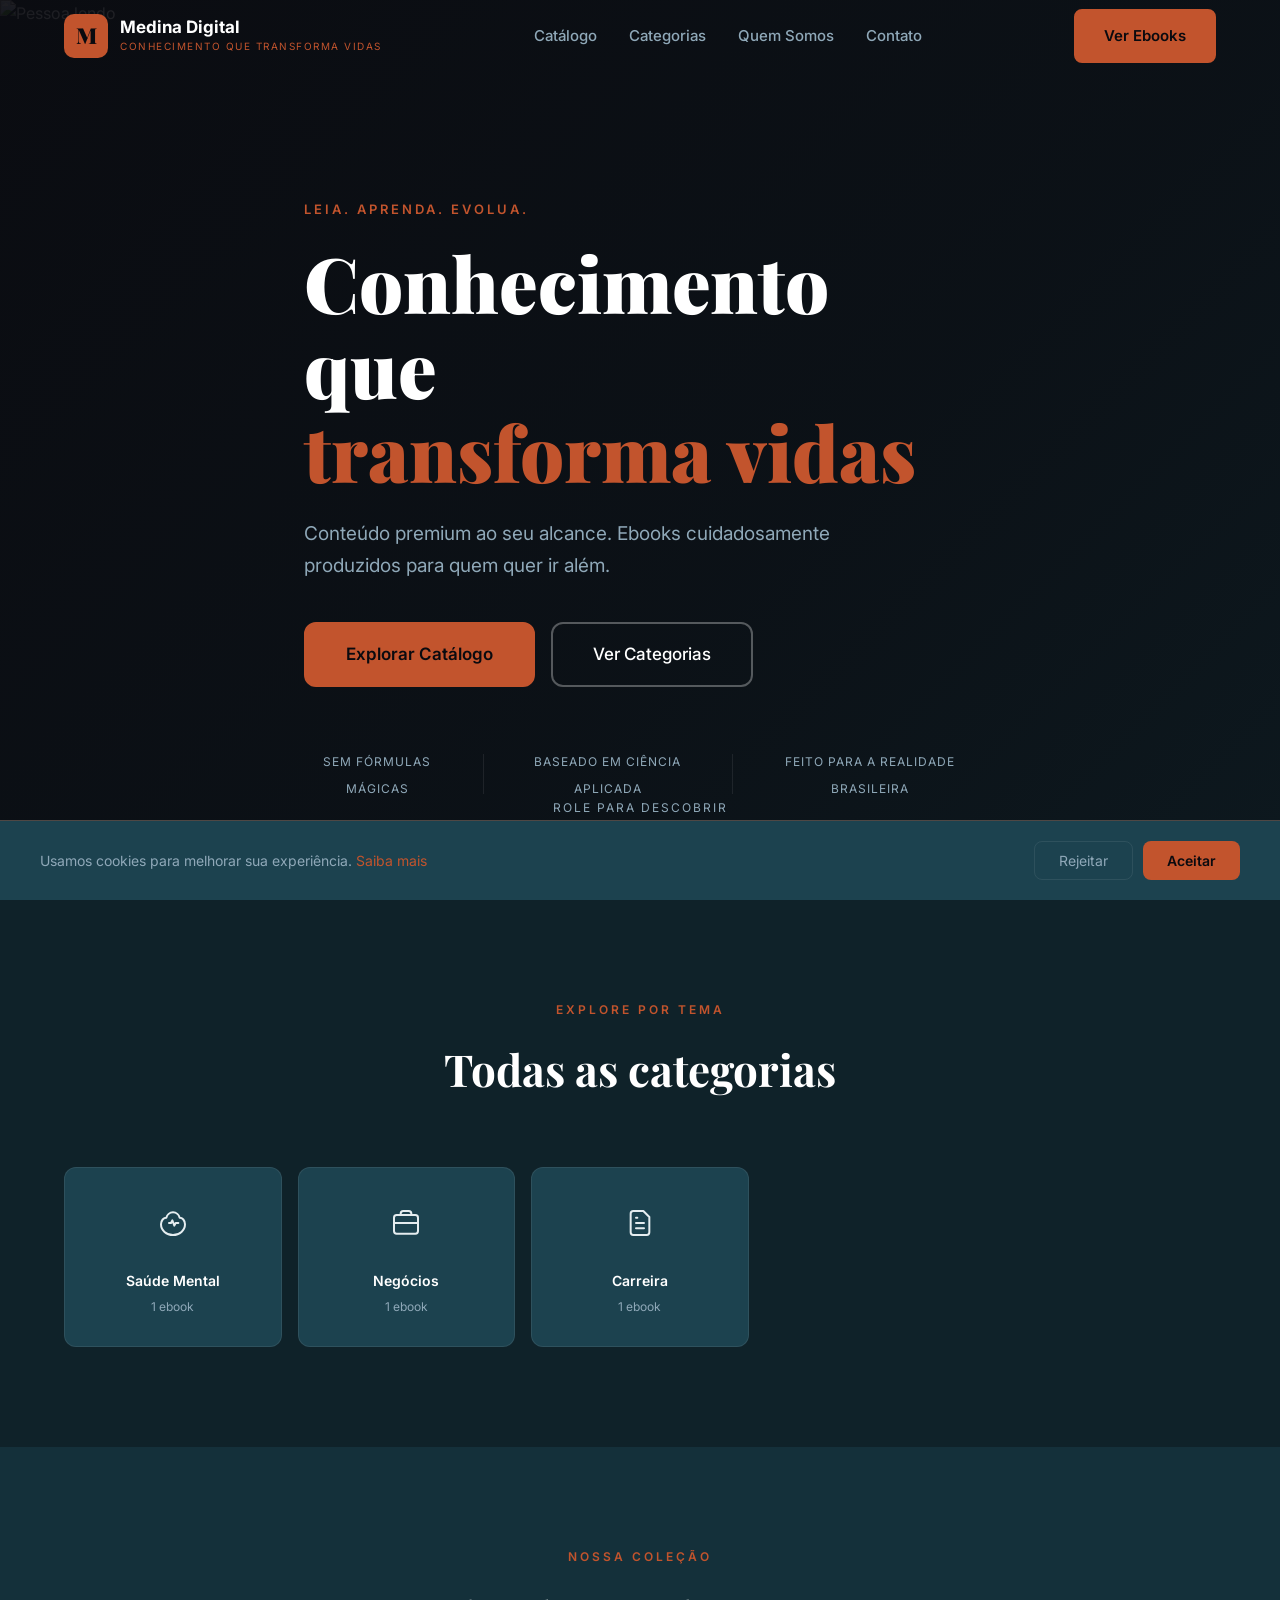
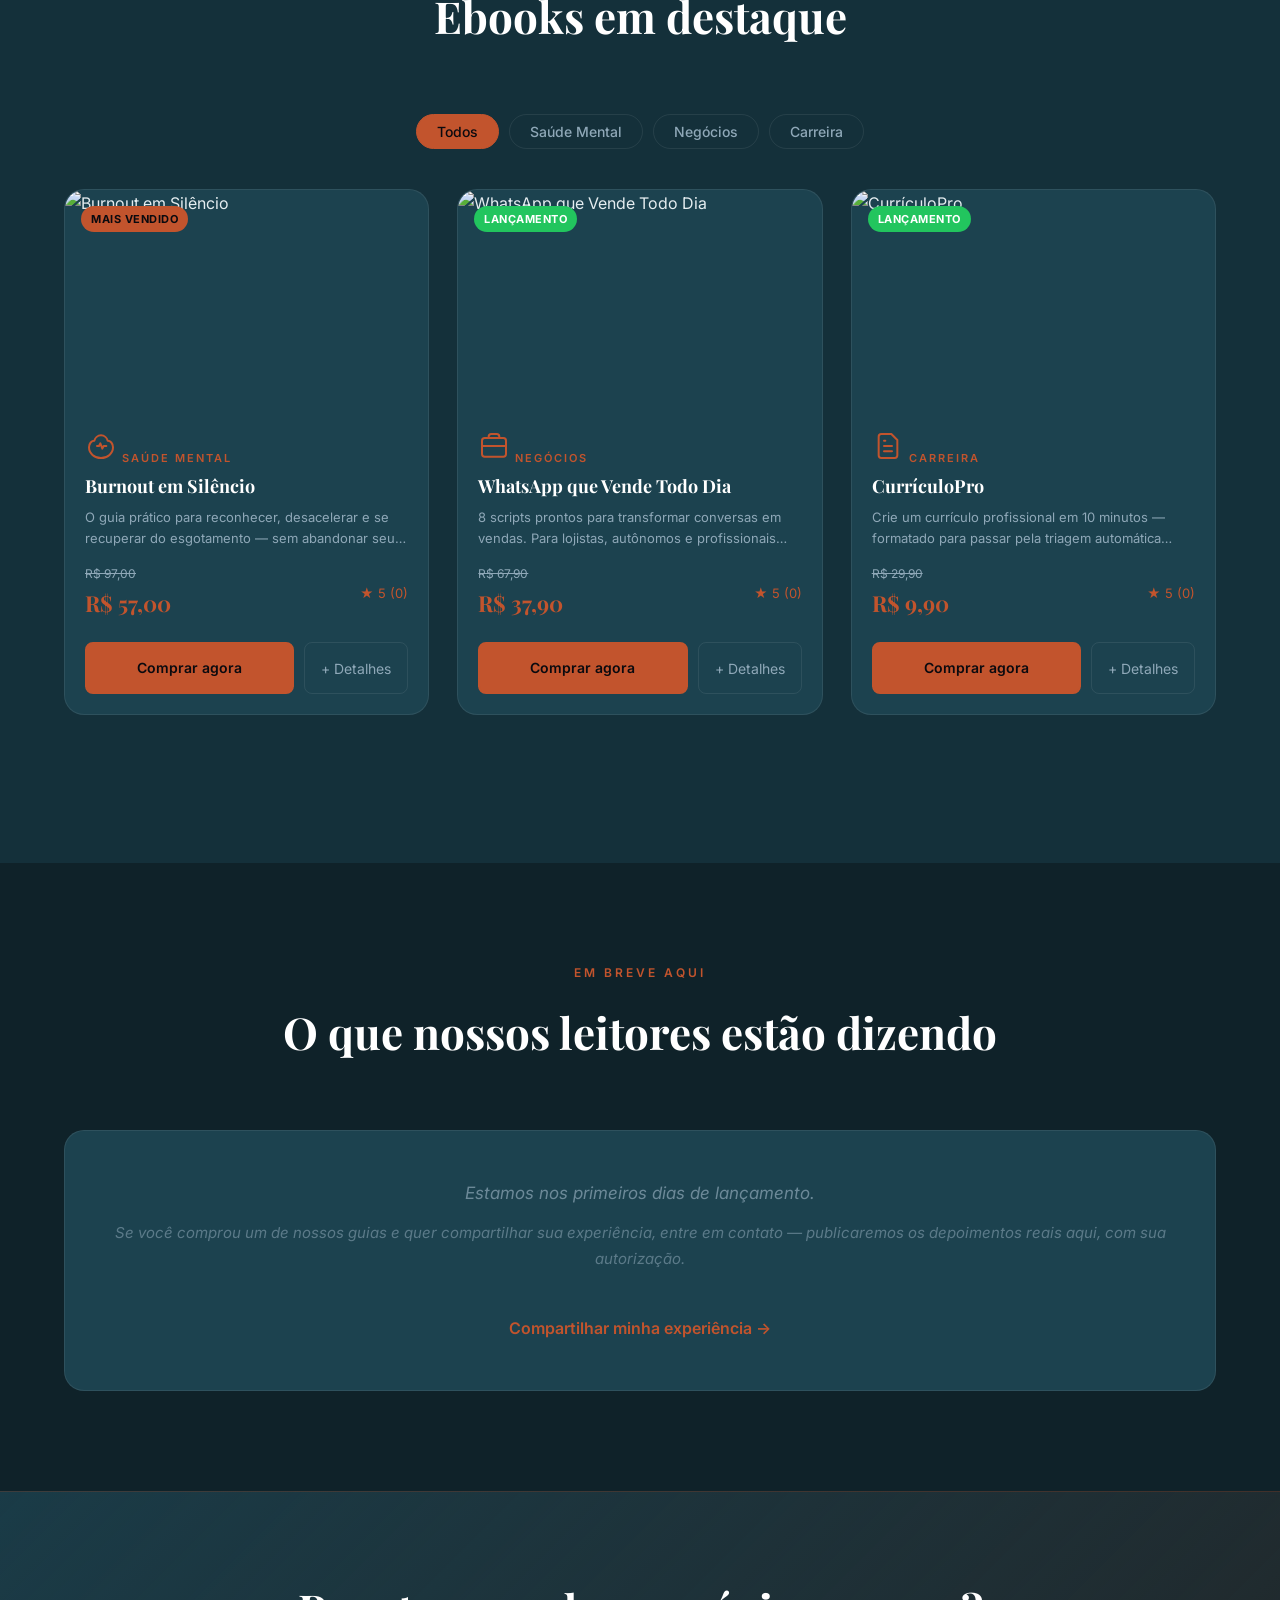
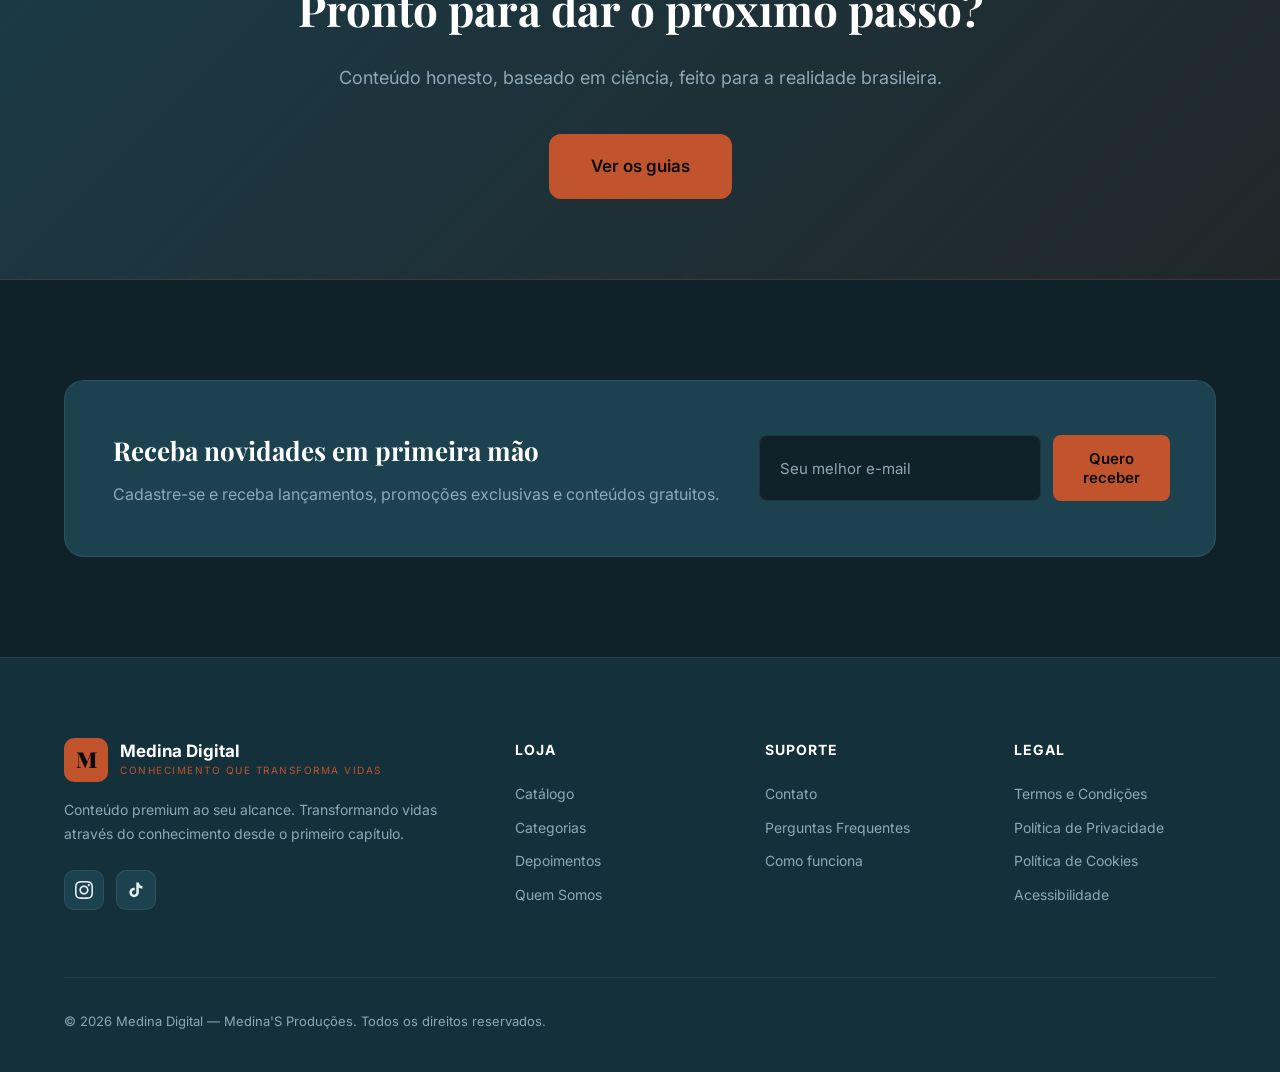
==== index.html @ 097760b6 "Update index.html" ====
<!DOCTYPE html>
<!-- build: force-refresh-cache -->
<html lang="pt-BR">
<head>
  <meta charset="UTF-8">
  <meta name="viewport" content="width=device-width, initial-scale=1.0">
  <title>Medina Digital — Conhecimento que transforma vidas</title>
  <meta name="description" content="Ebooks premium para quem quer evoluir. Conteúdo que transforma vidas. Leia. Aprenda. Evolua.">
  <meta name="keywords" content="ebooks, livros digitais, conhecimento, desenvolvimento pessoal, negócios, educação digital">
  <meta name="author" content="Medina Digital">
  <meta name="robots" content="index, follow">
  <link rel="icon" type="image/svg+xml" href="img/favicon.svg">
  <link rel="icon" type="image/png" href="img/favicon.png">
  <link rel="apple-touch-icon" href="img/apple-touch-icon.png">
  
  <!-- Open Graph / Redes Sociais -->
  <meta property="og:type" content="website">
  <meta property="og:url" content="https://medinadigital.com.br/">
  <meta property="og:title" content="Medina Digital — Conhecimento que transforma vidas">
  <meta property="og:description" content="Ebooks premium para quem quer evoluir. Conteúdo que transforma vidas.">
  <meta property="og:image" content="https://images.unsplash.com/photo-1512820790803-83ca734da794?w=1200&h=630&fit=crop">
  <meta property="og:locale" content="pt_BR">
  <meta property="og:site_name" content="Medina Digital">

  <!-- Twitter Card -->
  <meta name="twitter:card" content="summary_large_image">
  <meta name="twitter:title" content="Medina Digital — Conhecimento que transforma vidas">
  <meta name="twitter:description" content="Ebooks premium para quem quer evoluir.">
  <meta name="twitter:image" content="https://images.unsplash.com/photo-1512820790803-83ca734da794?w=1200&h=630&fit=crop">

  <!-- Schema.org -->
  <script type="application/ld+json">
  {
    "@context": "https://schema.org",
    "@type": "Store",
    "name": "Medina Digital",
    "description": "Guias digitais práticos, baseados em ciência aplicada, para autônomos e profissionais brasileiros",
    "url": "https://medinadigital.com.br",
    "logo": "https://medinadigital.com.br/logo.png",
    "sameAs": [
      "https://instagram.com/medinasproducoes81",
      "https://tiktok.com/@medinasproducoes"
    ]
  }
  </script>

  <!-- ============================================
       PIXELS — Cole seus IDs abaixo
  ============================================= -->

  <!-- META PIXEL — Substitua 'SEU_PIXEL_ID' pelo seu ID real -->
  <script>
    !function(f,b,e,v,n,t,s){if(f.fbq)return;n=f.fbq=function(){n.callMethod?
    n.callMethod.apply(n,arguments):n.queue.push(arguments)};if(!f._fbq)f._fbq=n;
    n.push=n;n.loaded=!0;n.version='2.0';n.queue=[];t=b.createElement(e);t.async=!0;
    t.src=v;s=b.getElementsByTagName(e)[0];s.parentNode.insertBefore(t,s)}(window,
    document,'script','https://connect.facebook.net/en_US/fbevents.js');
    var META_PIXEL_ID = 'SEU_PIXEL_ID'; // ← COLE SEU ID AQUI
    if(META_PIXEL_ID !== 'SEU_PIXEL_ID') { fbq('init', META_PIXEL_ID); fbq('track', 'PageView'); }
  </script>

  <!-- GOOGLE TAG MANAGER — Substitua 'GTM-XXXXXXX' pelo seu ID -->
  <script>
    var GTM_ID = 'GTM-XXXXXXX'; // ← COLE SEU ID AQUI
    if(GTM_ID !== 'GTM-XXXXXXX') {
      (function(w,d,s,l,i){w[l]=w[l]||[];w[l].push({'gtm.start':new Date().getTime(),event:'gtm.js'});
      var f=d.getElementsByTagName(s)[0],j=d.createElement(s),dl=l!='dataLayer'?'&l='+l:'';
      j.async=true;j.src='https://www.googletagmanager.com/gtm.js?id='+i+dl;
      f.parentNode.insertBefore(j,f);})(window,document,'script','dataLayer',GTM_ID);
    }
  </script>

  <!-- TIKTOK PIXEL — Substitua 'SEU_TIKTOK_ID' pelo seu ID -->
  <script>
    var TIKTOK_ID = 'D93M0A3C77UARCKAUFB0';
    if(TIKTOK_ID !== 'SEU_TIKTOK_ID') {
      !function (w, d, t) { w.TiktokAnalyticsObject=t;var ttq=w[t]=w[t]||[];
      ttq.methods=["page","track","identify","instances","debug","on","off","once","ready","alias","group","enableCookie","disableCookie"];
      ttq.setAndDefer=function(t,e){t[e]=function(){t.push([e].concat(Array.prototype.slice.call(arguments,0)))}};
      for(var i=0;i<ttq.methods.length;i++)ttq.setAndDefer(ttq,ttq.methods[i]);
      ttq.instance=function(t){for(var e=ttq._i[t]||[],n=0;n<ttq.methods.length;n++)ttq.setAndDefer(e,ttq.methods[n]);return e};
      ttq.load=function(e,n){var i="https://analytics.tiktok.com/i18n/pixel/events.js";ttq._i=ttq._i||{};ttq._i[e]=[];ttq._i[e]._u=i;ttq._t=ttq._t||{};ttq._t[e]=+new Date;ttq._o=ttq._o||{};ttq._o[e]=n||{};var o=document.createElement("script");o.type="text/javascript";o.async=!0;o.src=i+"?sdkid="+e+"&lib="+t;var a=document.getElementsByTagName("script")[0];a.parentNode.insertBefore(o,a)};
      ttq.load(TIKTOK_ID); ttq.page(); }(window, document, 'ttq');
    }
  </script>

  <link rel="stylesheet" href="css/style.css">
  <link rel="preconnect" href="https://fonts.googleapis.com">
  <link href="https://fonts.googleapis.com/css2?family=Playfair+Display:wght@700;900&family=Inter:wght@300;400;500;600&display=swap" rel="stylesheet">
</head>
<body>

<!-- Google Tag Manager (noscript) -->
<noscript><iframe src="https://www.googletagmanager.com/ns.html?id=GTM-XXXXXXX" height="0" width="0" style="display:none;visibility:hidden"></iframe></noscript>

<!-- COOKIE BANNER -->
<div class="cookie-banner" id="cookieBanner">
  <div class="cookie-content">
    <span>Usamos cookies para melhorar sua experiência. <a href="pages/cookies.html">Saiba mais</a></span>
    <div class="cookie-buttons">
      <button onclick="rejectCookies()" class="btn-cookie-reject">Rejeitar</button>
      <button onclick="acceptCookies()" class="btn-cookie-accept">Aceitar</button>
    </div>
  </div>
</div>

<!-- HEADER -->
<header class="header" id="header">
  <nav class="nav container">
    <a href="index.html" class="logo">
      <span class="logo-icon">M</span>
      <div>
        <span class="logo-name">Medina Digital</span>
        <span class="logo-tagline">Conhecimento que transforma vidas</span>
      </div>
    </a>
    <ul class="nav-links">
      <li><a href="#catalogo">Catálogo</a></li>
      <li><a href="#categorias">Categorias</a></li>
      <li><a href="pages/sobre.html">Quem Somos</a></li>
      <li><a href="pages/contato.html">Contato</a></li>
    </ul>
    <div class="nav-actions">
      <a href="#catalogo" class="btn-primary">Ver Ebooks</a>
      <button class="menu-toggle" onclick="toggleMenu()">☰</button>
    </div>
  </nav>
  <!-- Mobile Menu -->
  <div class="mobile-menu" id="mobileMenu">
    <a href="#catalogo">Catálogo</a>
    <a href="#categorias">Categorias</a>
    <a href="pages/sobre.html">Quem Somos</a>
    <a href="pages/contato.html">Contato</a>
  </div>
</header>

<!-- HERO -->
<section class="hero">
  <div class="hero-bg">
    <img src="https://images.unsplash.com/photo-1507003211169-0a1dd7228f2d?w=1600&h=900&fit=crop&q=80" alt="Pessoa lendo" class="hero-img">
    <div class="hero-overlay"></div>
  </div>
  <div class="hero-content container">
    <p class="hero-eyebrow">Leia. Aprenda. Evolua.</p>
    <h1 class="hero-title">Conhecimento que<br><span class="hero-accent">transforma vidas</span></h1>
    <p class="hero-subtitle">Conteúdo premium ao seu alcance. Ebooks cuidadosamente produzidos para quem quer ir além.</p>
    <div class="hero-actions">
      <a href="#catalogo" class="btn-primary btn-lg">Explorar Catálogo</a>
      <a href="#categorias" class="btn-ghost btn-lg">Ver Categorias</a>
    </div>
    <div class="hero-stats">
      <div class="stat"><span class="stat-label">Sem fórmulas mágicas</span></div>
      <div class="stat-divider"></div>
      <div class="stat"><span class="stat-label">Baseado em ciência aplicada</span></div>
      <div class="stat-divider"></div>
      <div class="stat"><span class="stat-label">Feito para a realidade brasileira</span></div>
    </div>
  </div>
  <div class="hero-scroll">
    <span>Role para descobrir</span>
    <div class="scroll-arrow">↓</div>
  </div>
</section>

<!-- CATEGORIAS -->
<section class="section" id="categorias">
  <div class="container">
    <div class="section-header">
      <p class="section-eyebrow">Explore por tema</p>
      <h2 class="section-title">Todas as categorias</h2>
    </div>
    <div class="categories-grid" id="categoriesGrid">
      <!-- Gerado pelo JS -->
    </div>
  </div>
</section>

<!-- CATÁLOGO / PRODUTOS -->
<section class="section section-dark" id="catalogo">
  <div class="container">
    <div class="section-header">
      <p class="section-eyebrow">Nossa coleção</p>
      <h2 class="section-title">Ebooks em destaque</h2>
    </div>

    <!-- Filtros -->
    <div class="filters" id="filters">
      <button class="filter-btn active" data-filter="all">Todos</button>
    </div>

    <!-- Grid de produtos -->
    <div class="products-grid" id="productsGrid">
      <!-- Gerado pelo JS -->
    </div>

    <div class="load-more-wrap">
      <button class="btn-outline" id="loadMoreBtn" onclick="loadMore()">Carregar mais ebooks</button>
    </div>
  </div>
</section>

<!-- DEPOIMENTOS -->
<section class="section" id="depoimentos">
  <div class="container">
    <div class="section-header">
      <p class="section-eyebrow">Em breve aqui</p>
      <h2 class="section-title">O que nossos leitores estão dizendo</h2>
    </div>
    <div class="testimonials-grid">
      <div class="testimonial-card" style="grid-column:1/-1;text-align:center;padding:48px 32px">
        <p style="font-size:17px;opacity:.7;margin-bottom:12px">Estamos nos primeiros dias de lançamento.</p>
        <p style="font-size:15px;opacity:.55">Se você comprou um de nossos guias e quer compartilhar sua experiência, entre em contato — publicaremos os depoimentos reais aqui, com sua autorização.</p>
        <a href="pages/contato.html" style="display:inline-block;margin-top:20px;color:var(--color-gold);font-weight:600">Compartilhar minha experiência →</a>
      </div>
    </div>
  </div>
</section>

<!-- CTA BANNER -->
<section class="cta-banner">
  <div class="container">
    <h2>Pronto para dar o próximo passo?</h2>
    <p>Conteúdo honesto, baseado em ciência, feito para a realidade brasileira.</p>
    <a href="#catalogo" class="btn-primary btn-lg">Ver os guias</a>
  </div>
</section>

<!-- NEWSLETTER -->
<section class="section newsletter-section">
  <div class="container">
    <div class="newsletter-box">
      <div class="newsletter-text">
        <h3>Receba novidades em primeira mão</h3>
        <p>Cadastre-se e receba lançamentos, promoções exclusivas e conteúdos gratuitos.</p>
      </div>
      <form class="newsletter-form" onsubmit="subscribeNewsletter(event)">
        <input type="email" placeholder="Seu melhor e-mail" required>
        <button type="submit" class="btn-primary">Quero receber</button>
      </form>
    </div>
  </div>
</section>

<!-- FOOTER -->
<footer class="footer">
  <div class="container">
    <div class="footer-grid">
      <div class="footer-brand">
        <div class="logo">
          <span class="logo-icon">M</span>
          <div>
            <span class="logo-name">Medina Digital</span>
            <span class="logo-tagline">Conhecimento que transforma vidas</span>
          </div>
        </div>
        <p>Conteúdo premium ao seu alcance. Transformando vidas através do conhecimento desde o primeiro capítulo.</p>
        <div class="social-links">
          <a href="https://instagram.com/medinasproducoes81" target="_blank" aria-label="Instagram">
            <svg width="18" height="18" fill="currentColor" viewBox="0 0 24 24"><path d="M12 2.163c3.204 0 3.584.012 4.85.07 3.252.148 4.771 1.691 4.919 4.919.058 1.265.069 1.645.069 4.849 0 3.205-.012 3.584-.069 4.849-.149 3.225-1.664 4.771-4.919 4.919-1.266.058-1.644.07-4.85.07-3.204 0-3.584-.012-4.849-.07-3.26-.149-4.771-1.699-4.919-4.92-.058-1.265-.07-1.644-.07-4.849 0-3.204.013-3.583.07-4.849.149-3.227 1.664-4.771 4.919-4.919 1.266-.057 1.645-.069 4.849-.069zm0-2.163c-3.259 0-3.667.014-4.947.072-4.358.2-6.78 2.618-6.98 6.98-.059 1.281-.073 1.689-.073 4.948 0 3.259.014 3.668.072 4.948.2 4.358 2.618 6.78 6.98 6.98 1.281.058 1.689.072 4.948.072 3.259 0 3.668-.014 4.948-.072 4.354-.2 6.782-2.618 6.979-6.98.059-1.28.073-1.689.073-4.948 0-3.259-.014-3.667-.072-4.947-.196-4.354-2.617-6.78-6.979-6.98-1.281-.059-1.69-.073-4.949-.073zm0 5.838c-3.403 0-6.162 2.759-6.162 6.162s2.759 6.163 6.162 6.163 6.162-2.759 6.162-6.163c0-3.403-2.759-6.162-6.162-6.162zm0 10.162c-2.209 0-4-1.79-4-4 0-2.209 1.791-4 4-4s4 1.791 4 4c0 2.21-1.791 4-4 4zm6.406-11.845c-.796 0-1.441.645-1.441 1.44s.645 1.44 1.441 1.44c.795 0 1.439-.645 1.439-1.44s-.644-1.44-1.439-1.44z"/></svg>
          </a>
          <a href="https://tiktok.com/@medinasproducoes81" target="_blank" aria-label="TikTok">
            <svg width="18" height="18" fill="currentColor" viewBox="0 0 24 24"><path d="M19.59 6.69a4.83 4.83 0 01-3.77-4.25V2h-3.45v13.67a2.89 2.89 0 01-2.88 2.5 2.89 2.89 0 01-2.89-2.89 2.89 2.89 0 012.89-2.89c.28 0 .54.04.79.1V9.01a6.33 6.33 0 00-.79-.05 6.34 6.34 0 00-6.34 6.34 6.34 6.34 0 006.34 6.34 6.34 6.34 0 006.33-6.34V8.69a8.18 8.18 0 004.78 1.52V6.76a4.85 4.85 0 01-1.01-.07z"/></svg>
          </a>
        </div>
      </div>
      <div class="footer-col">
        <h4>Loja</h4>
        <a href="#catalogo">Catálogo</a>
        <a href="#categorias">Categorias</a>
        <a href="#depoimentos">Depoimentos</a>
        <a href="pages/sobre.html">Quem Somos</a>
      </div>
      <div class="footer-col">
        <h4>Suporte</h4>
        <a href="pages/contato.html">Contato</a>
        <a href="pages/faq.html">Perguntas Frequentes</a>
        <a href="pages/como-funciona.html">Como funciona</a>
      </div>
      <div class="footer-col">
        <h4>Legal</h4>
        <a href="pages/termos.html">Termos e Condições</a>
        <a href="pages/privacidade.html">Política de Privacidade</a>
        <a href="pages/cookies.html">Política de Cookies</a>
        <a href="pages/acessibilidade.html">Acessibilidade</a>
      </div>
    </div>
    <div class="footer-bottom">
      <p>© 2026 Medina Digital — Medina'S Produções. Todos os direitos reservados.</p>
    </div>
  </div>
</footer>

<!-- popup removido: não integrado a sistema real de desconto -->

<script src="js/data.js"></script>
<script src="js/main.js"></script>
</body>
</html>
---- css/style.css ----
﻿/* =============================================
   MEDINA DIGITAL â€” CSS COMPLETO
   Para editar: procure os comentÃ¡rios /* EDITAR
   ============================================= */

/* Cores da marca Medina'S ProduÃ§Ãµes */
:root {
  --color-bg: #0F2229;
  --color-bg2: #14303A;
  --color-bg3: #1A3B47;
  --color-surface: #1C424F;
  --color-border: rgba(255,255,255,0.08);
  --color-gold: #C2542D;
  --color-gold-light: #D97347;
  --color-white: #ffffff;
  --color-text: #E5EDF0;
  --color-text-muted: #8FA8B8;
  --color-primary: #C2542D;
  --color-primary-hover: #D97347;
  --color-danger: #ef4444;
  --color-success: #22c55e;
  --font-display: 'Playfair Display', Georgia, serif;
  --font-body: 'Inter', system-ui, sans-serif;
  --radius: 12px;
  --radius-sm: 8px;
  --radius-lg: 20px;
  --transition: 0.3s ease;
  --shadow: 0 4px 24px rgba(0,0,0,0.4);
  --shadow-lg: 0 8px 48px rgba(0,0,0,0.6);
  --max-width: 1200px;
}

*, *::before, *::after { box-sizing: border-box; margin: 0; padding: 0; }

html { scroll-behavior: smooth; }

body {
  background: var(--color-bg);
  color: var(--color-text);
  font-family: var(--font-body);
  font-size: 16px;
  line-height: 1.7;
  overflow-x: hidden;
}

img { max-width: 100%; display: block; }
a { text-decoration: none; color: inherit; transition: var(--transition); }
button { cursor: pointer; font-family: var(--font-body); border: none; background: none; }
input, textarea, select { font-family: var(--font-body); }

.container {
  max-width: var(--max-width);
  margin: 0 auto;
  padding: 0 24px;
}

/* =============================================
   BOTÃ•ES
   ============================================= */
.btn-primary {
  background: var(--color-gold);
  color: #0a0a0f;
  padding: 12px 28px;
  border-radius: var(--radius-sm);
  font-weight: 600;
  font-size: 15px;
  display: inline-block;
  transition: var(--transition);
  border: 2px solid var(--color-gold);
}
.btn-primary:hover { background: var(--color-gold-light); border-color: var(--color-gold-light); transform: translateY(-2px); }
.btn-primary.btn-lg { padding: 16px 40px; font-size: 17px; border-radius: var(--radius); }

.btn-ghost {
  background: transparent;
  color: var(--color-white);
  padding: 12px 28px;
  border-radius: var(--radius-sm);
  font-weight: 500;
  border: 2px solid rgba(255,255,255,0.3);
  display: inline-block;
  transition: var(--transition);
}
.btn-ghost:hover { border-color: var(--color-gold); color: var(--color-gold); }
.btn-ghost.btn-lg { padding: 16px 40px; font-size: 17px; border-radius: var(--radius); }

.btn-outline {
  background: transparent;
  color: var(--color-gold);
  padding: 14px 40px;
  border-radius: var(--radius);
  font-weight: 600;
  border: 2px solid var(--color-gold);
  transition: var(--transition);
}
.btn-outline:hover { background: var(--color-gold); color: #0a0a0f; }

/* =============================================
   HEADER / NAV
   ============================================= */
.header {
  position: fixed;
  top: 0; left: 0; right: 0;
  z-index: 1000;
  background: transparent;
  transition: background var(--transition), box-shadow var(--transition);
  padding: 0;
}
.header.scrolled {
  background: rgba(10,10,15,0.96);
  backdrop-filter: blur(12px);
  box-shadow: 0 2px 24px rgba(0,0,0,0.5);
}
.nav {
  display: flex;
  align-items: center;
  justify-content: space-between;
  height: 72px;
  gap: 32px;
}
.logo {
  display: flex;
  align-items: center;
  gap: 12px;
  flex-shrink: 0;
}
.logo-icon {
  width: 44px; height: 44px;
  background: var(--color-gold);
  color: #0a0a0f;
  border-radius: 10px;
  display: flex; align-items: center; justify-content: center;
  font-family: var(--font-display);
  font-size: 22px;
  font-weight: 900;
}
.logo-name { display: block; font-weight: 700; font-size: 17px; color: var(--color-white); line-height: 1.2; }
.logo-tagline { display: block; font-size: 10px; color: var(--color-gold); letter-spacing: 1.5px; text-transform: uppercase; }

.nav-links {
  display: flex;
  list-style: none;
  gap: 32px;
}
.nav-links a {
  font-size: 15px;
  color: var(--color-text-muted);
  font-weight: 500;
}
.nav-links a:hover { color: var(--color-white); }

.nav-actions { display: flex; align-items: center; gap: 16px; }
.menu-toggle { display: none; color: white; font-size: 22px; background: none; }

.mobile-menu {
  display: none;
  flex-direction: column;
  background: rgba(10,10,15,0.98);
  padding: 24px;
  gap: 16px;
  border-top: 1px solid var(--color-border);
}
.mobile-menu.open { display: flex; }
.mobile-menu a { font-size: 18px; color: var(--color-text); padding: 8px 0; border-bottom: 1px solid var(--color-border); }

/* =============================================
   HERO
   ============================================= */
.hero {
  position: relative;
  min-height: 100vh;
  display: flex;
  align-items: center;
  overflow: hidden;
}
.hero-bg {
  position: absolute;
  inset: 0;
}
.hero-img {
  width: 100%; height: 100%;
  object-fit: cover;
  object-position: center top;
}
.hero-overlay {
  position: absolute;
  inset: 0;
  background: linear-gradient(135deg, rgba(10,10,15,0.92) 0%, rgba(10,10,15,0.7) 60%, rgba(10,10,15,0.4) 100%);
}
.hero-content {
  position: relative;
  z-index: 2;
  padding-top: 100px;
  max-width: 720px;
}
.hero-eyebrow {
  font-size: 13px;
  letter-spacing: 3px;
  text-transform: uppercase;
  color: var(--color-gold);
  font-weight: 600;
  margin-bottom: 20px;
}
.hero-title {
  font-family: var(--font-display);
  font-size: clamp(42px, 6vw, 78px);
  font-weight: 900;
  line-height: 1.1;
  color: var(--color-white);
  margin-bottom: 24px;
}
.hero-accent { color: var(--color-gold); }
.hero-subtitle {
  font-size: 19px;
  color: var(--color-text-muted);
  margin-bottom: 40px;
  max-width: 560px;
  line-height: 1.7;
}
.hero-actions { display: flex; gap: 16px; flex-wrap: wrap; margin-bottom: 60px; }

.hero-stats { display: flex; align-items: center; gap: 32px; }
.stat { text-align: center; }
.stat-num { display: block; font-family: var(--font-display); font-size: 32px; font-weight: 700; color: var(--color-gold); }
.stat-label { font-size: 12px; color: var(--color-text-muted); text-transform: uppercase; letter-spacing: 1px; }
.stat-divider { width: 1px; height: 40px; background: var(--color-border); }

.hero-scroll {
  position: absolute;
  bottom: 40px;
  left: 50%;
  transform: translateX(-50%);
  text-align: center;
  color: var(--color-text-muted);
  font-size: 12px;
  letter-spacing: 2px;
  text-transform: uppercase;
  z-index: 2;
}
.scroll-arrow { font-size: 20px; margin-top: 8px; animation: bounce 2s infinite; }
@keyframes bounce { 0%,100%{transform:translateY(0)} 50%{transform:translateY(8px)} }

/* =============================================
   SEÃ‡Ã•ES
   ============================================= */
.section { padding: 100px 0; }
.section-dark { background: var(--color-bg2); }

.section-header { text-align: center; margin-bottom: 60px; }
.section-eyebrow {
  font-size: 12px;
  letter-spacing: 3px;
  text-transform: uppercase;
  color: var(--color-gold);
  font-weight: 600;
  margin-bottom: 12px;
}
.section-title {
  font-family: var(--font-display);
  font-size: clamp(28px, 4vw, 44px);
  font-weight: 700;
  color: var(--color-white);
}

/* =============================================
   CATEGORIAS
   ============================================= */
.categories-grid {
  display: grid;
  grid-template-columns: repeat(auto-fill, minmax(180px, 1fr));
  gap: 16px;
}
.category-card {
  background: var(--color-surface);
  border: 1px solid var(--color-border);
  border-radius: var(--radius);
  padding: 28px 20px;
  text-align: center;
  cursor: pointer;
  transition: var(--transition);
}
.category-card:hover { border-color: var(--color-gold); transform: translateY(-4px); background: var(--color-bg3); }
.category-card.active { border-color: var(--color-gold); background: rgba(194,84,45,0.1); }
.category-icon { font-size: 36px; margin-bottom: 12px; }
.category-name { font-weight: 600; color: var(--color-white); font-size: 14px; }
.category-count { font-size: 12px; color: var(--color-text-muted); margin-top: 4px; }

/* =============================================
   FILTROS
   ============================================= */
.filters {
  display: flex;
  gap: 10px;
  flex-wrap: wrap;
  margin-bottom: 40px;
  justify-content: center;
}
.filter-btn {
  padding: 8px 20px;
  border-radius: 100px;
  font-size: 14px;
  font-weight: 500;
  color: var(--color-text-muted);
  border: 1px solid var(--color-border);
  background: transparent;
  transition: var(--transition);
}
.filter-btn:hover, .filter-btn.active {
  background: var(--color-gold);
  color: #0a0a0f;
  border-color: var(--color-gold);
}

/* =============================================
   PRODUTOS
   ============================================= */
.products-grid {
  display: grid;
  grid-template-columns: repeat(auto-fill, minmax(280px, 1fr));
  gap: 28px;
  margin-bottom: 48px;
}
.product-card {
  background: var(--color-surface);
  border: 1px solid var(--color-border);
  border-radius: var(--radius-lg);
  overflow: hidden;
  transition: var(--transition);
  position: relative;
}
.product-card:hover { transform: translateY(-6px); box-shadow: var(--shadow-lg); border-color: rgba(194,84,45,0.3); }

.product-badge {
  position: absolute;
  top: 16px; left: 16px;
  background: var(--color-gold);
  color: #0a0a0f;
  font-size: 11px;
  font-weight: 700;
  padding: 4px 10px;
  border-radius: 100px;
  text-transform: uppercase;
  letter-spacing: 0.5px;
  z-index: 2;
}
.product-badge.badge-new { background: var(--color-success); color: white; }
.product-badge.badge-sale { background: var(--color-danger); color: white; }

.product-cover {
  position: relative;
  height: 220px;
  overflow: hidden;
}
.product-cover img { width: 100%; height: 100%; object-fit: cover; transition: transform 0.5s ease; }
.product-card:hover .product-cover img { transform: scale(1.05); }

/* Ebook 3D mockup para quando nÃ£o hÃ¡ imagem */
.ebook-mockup {
  width: 100%; height: 220px;
  display: flex;
  align-items: center;
  justify-content: center;
  font-size: 80px;
}

.product-info { padding: 20px; }
.product-category {
  font-size: 11px;
  text-transform: uppercase;
  letter-spacing: 2px;
  color: var(--color-gold);
  font-weight: 600;
  margin-bottom: 8px;
}
.product-title {
  font-family: var(--font-display);
  font-size: 18px;
  font-weight: 700;
  color: var(--color-white);
  margin-bottom: 8px;
  line-height: 1.3;
}
.product-desc {
  font-size: 13px;
  color: var(--color-text-muted);
  margin-bottom: 16px;
  line-height: 1.6;
  display: -webkit-box;
  -webkit-line-clamp: 2;
  -webkit-box-orient: vertical;
  overflow: hidden;
}
.product-meta { display: flex; align-items: center; justify-content: space-between; }
.product-price { display: flex; flex-direction: column; }
.price-original { font-size: 12px; color: var(--color-text-muted); text-decoration: line-through; }
.price-current { font-size: 22px; font-weight: 700; color: var(--color-gold); font-family: var(--font-display); }
.product-rating { display: flex; align-items: center; gap: 4px; font-size: 13px; color: var(--color-gold); }

.product-actions {
  padding: 0 20px 20px;
  display: flex;
  gap: 10px;
}
.product-actions .btn-primary { flex: 1; text-align: center; padding: 12px; font-size: 14px; }
.btn-detail {
  padding: 12px 16px;
  border: 1px solid var(--color-border);
  border-radius: var(--radius-sm);
  color: var(--color-text-muted);
  font-size: 14px;
  transition: var(--transition);
  background: transparent;
}
.btn-detail:hover { border-color: var(--color-gold); color: var(--color-gold); }

.load-more-wrap { text-align: center; }

/* =============================================
   DEPOIMENTOS
   ============================================= */
.testimonials-grid {
  display: grid;
  grid-template-columns: repeat(auto-fill, minmax(300px, 1fr));
  gap: 24px;
}
.testimonial-card {
  background: var(--color-surface);
  border: 1px solid var(--color-border);
  border-radius: var(--radius-lg);
  padding: 32px;
  transition: var(--transition);
}
.testimonial-card:hover { border-color: rgba(194,84,45,0.3); transform: translateY(-4px); }
.testimonial-featured {
  border-color: rgba(194,84,45,0.4);
  background: rgba(194,84,45,0.05);
}
.stars { color: var(--color-gold); font-size: 18px; margin-bottom: 16px; }
.testimonial-card p { color: var(--color-text-muted); font-style: italic; margin-bottom: 24px; line-height: 1.7; }
.testimonial-author { display: flex; align-items: center; gap: 12px; }
.testimonial-author img { width: 48px; height: 48px; border-radius: 50%; object-fit: cover; border: 2px solid var(--color-gold); }
.testimonial-author strong { display: block; color: var(--color-white); font-size: 15px; }
.testimonial-author span { font-size: 12px; color: var(--color-text-muted); }

/* =============================================
   CTA BANNER
   ============================================= */
.cta-banner {
  background: linear-gradient(135deg, var(--color-bg3) 0%, rgba(194,84,45,0.1) 100%);
  border-top: 1px solid rgba(194,84,45,0.2);
  border-bottom: 1px solid rgba(194,84,45,0.2);
  padding: 80px 0;
  text-align: center;
}
.cta-banner h2 {
  font-family: var(--font-display);
  font-size: clamp(28px, 4vw, 44px);
  color: var(--color-white);
  margin-bottom: 16px;
}
.cta-banner p { color: var(--color-text-muted); font-size: 18px; margin-bottom: 40px; }

/* =============================================
   NEWSLETTER
   ============================================= */
.newsletter-section { background: var(--color-bg); }
.newsletter-box {
  background: var(--color-surface);
  border: 1px solid var(--color-border);
  border-radius: var(--radius-lg);
  padding: 48px;
  display: flex;
  align-items: center;
  justify-content: space-between;
  gap: 40px;
  flex-wrap: wrap;
}
.newsletter-text h3 {
  font-family: var(--font-display);
  font-size: 26px;
  color: var(--color-white);
  margin-bottom: 8px;
}
.newsletter-text p { color: var(--color-text-muted); }
.newsletter-form { display: flex; gap: 12px; flex: 1; min-width: 280px; }
.newsletter-form input {
  flex: 1;
  padding: 14px 20px;
  background: var(--color-bg);
  border: 1px solid var(--color-border);
  border-radius: var(--radius-sm);
  color: var(--color-white);
  font-size: 15px;
  outline: none;
  transition: var(--transition);
}
.newsletter-form input:focus { border-color: var(--color-gold); }
.newsletter-form input::placeholder { color: var(--color-text-muted); }

/* =============================================
   FOOTER
   ============================================= */
.footer {
  background: var(--color-bg2);
  border-top: 1px solid var(--color-border);
  padding: 80px 0 40px;
}
.footer-grid {
  display: grid;
  grid-template-columns: 2fr 1fr 1fr 1fr;
  gap: 48px;
  margin-bottom: 60px;
}
.footer-brand .logo { margin-bottom: 16px; }
.footer-brand p { color: var(--color-text-muted); font-size: 14px; line-height: 1.7; margin-bottom: 24px; }
.social-links { display: flex; gap: 12px; }
.social-links a {
  width: 40px; height: 40px;
  background: var(--color-surface);
  border: 1px solid var(--color-border);
  border-radius: 10px;
  display: flex; align-items: center; justify-content: center;
  font-size: 18px;
  transition: var(--transition);
}
.social-links a:hover { border-color: var(--color-gold); background: rgba(194,84,45,0.1); }

.footer-col h4 {
  font-size: 14px;
  font-weight: 700;
  color: var(--color-white);
  text-transform: uppercase;
  letter-spacing: 1px;
  margin-bottom: 20px;
}
.footer-col a {
  display: block;
  color: var(--color-text-muted);
  font-size: 14px;
  margin-bottom: 10px;
  transition: var(--transition);
}
.footer-col a:hover { color: var(--color-gold); padding-left: 4px; }

.footer-bottom {
  border-top: 1px solid var(--color-border);
  padding-top: 32px;
  display: flex;
  justify-content: space-between;
  align-items: center;
  flex-wrap: wrap;
  gap: 16px;
}
.footer-bottom p { font-size: 13px; color: var(--color-text-muted); }

/* =============================================
   COOKIE BANNER
   ============================================= */
.cookie-banner {
  position: fixed;
  bottom: 0; left: 0; right: 0;
  background: var(--color-surface);
  border-top: 1px solid rgba(194,84,45,0.3);
  padding: 20px 24px;
  z-index: 9999;
  display: none;
  backdrop-filter: blur(10px);
}
.cookie-banner.show { display: block; }
.cookie-content {
  max-width: var(--max-width);
  margin: 0 auto;
  display: flex;
  align-items: center;
  justify-content: space-between;
  gap: 24px;
  flex-wrap: wrap;
}
.cookie-content span { font-size: 14px; color: var(--color-text-muted); }
.cookie-content a { color: var(--color-gold); }
.cookie-buttons { display: flex; gap: 10px; }
.btn-cookie-accept { background: var(--color-gold); color: #0a0a0f; padding: 10px 24px; border-radius: var(--radius-sm); font-weight: 600; font-size: 14px; }
.btn-cookie-reject { background: transparent; color: var(--color-text-muted); padding: 10px 24px; border-radius: var(--radius-sm); font-size: 14px; border: 1px solid var(--color-border); }

/* =============================================
   EXIT POPUP
   ============================================= */
.popup-overlay {
  position: fixed;
  inset: 0;
  background: rgba(0,0,0,0.8);
  z-index: 10000;
  display: none;
  align-items: center;
  justify-content: center;
  backdrop-filter: blur(4px);
}
.popup-overlay.show { display: flex; }
.popup {
  background: var(--color-surface);
  border: 1px solid rgba(194,84,45,0.3);
  border-radius: var(--radius-lg);
  max-width: 440px;
  width: 90%;
  padding: 40px;
  text-align: center;
  position: relative;
  animation: popIn 0.4s ease;
}
@keyframes popIn { from{transform:scale(0.8);opacity:0} to{transform:scale(1);opacity:1} }
.popup-close {
  position: absolute;
  top: 16px; right: 20px;
  color: var(--color-text-muted);
  font-size: 20px;
  background: none;
  border: none;
  cursor: pointer;
}
.popup-img { margin-bottom: 20px; border-radius: var(--radius); overflow: hidden; }
.popup-img img { width: 100%; height: 150px; object-fit: cover; }
.popup h3 { font-family: var(--font-display); font-size: 24px; color: var(--color-white); margin-bottom: 12px; }
.popup p { color: var(--color-text-muted); margin-bottom: 20px; font-size: 15px; }
.coupon-box {
  background: rgba(194,84,45,0.1);
  border: 2px dashed var(--color-gold);
  border-radius: var(--radius-sm);
  padding: 16px;
  font-size: 24px;
  font-weight: 700;
  color: var(--color-gold);
  letter-spacing: 4px;
  margin-bottom: 24px;
}
.popup .btn-primary { width: 100%; text-align: center; margin-bottom: 12px; }
.popup-skip { background: none; border: none; color: var(--color-text-muted); font-size: 13px; cursor: pointer; text-decoration: underline; }

/* =============================================
   PÃGINA INTERNA (pages/)
   ============================================= */
.page-hero {
  padding: 140px 0 80px;
  background: var(--color-bg2);
  border-bottom: 1px solid var(--color-border);
  text-align: center;
}
.page-hero h1 {
  font-family: var(--font-display);
  font-size: clamp(32px, 5vw, 56px);
  color: var(--color-white);
  margin-bottom: 16px;
}
.page-hero p { color: var(--color-text-muted); font-size: 18px; }

.page-content {
  max-width: 800px;
  margin: 0 auto;
  padding: 80px 24px;
}
.page-content h2 {
  font-family: var(--font-display);
  font-size: 26px;
  color: var(--color-white);
  margin: 40px 0 16px;
}
.page-content p {
  color: var(--color-text-muted);
  margin-bottom: 16px;
  line-height: 1.8;
}
.page-content ul {
  color: var(--color-text-muted);
  padding-left: 24px;
  margin-bottom: 16px;
}
.page-content ul li { margin-bottom: 8px; line-height: 1.7; }
.page-content a { color: var(--color-gold); }

/* =============================================
   CONTATO
   ============================================= */
.contact-grid {
  display: grid;
  grid-template-columns: 1fr 1fr;
  gap: 60px;
  align-items: start;
}
.contact-info h2 { font-family: var(--font-display); font-size: 32px; color: var(--color-white); margin-bottom: 20px; }
.contact-info p { color: var(--color-text-muted); margin-bottom: 32px; }
.contact-item { display: flex; align-items: flex-start; gap: 16px; margin-bottom: 24px; }
.contact-icon {
  width: 48px; height: 48px;
  background: rgba(194,84,45,0.1);
  border: 1px solid rgba(194,84,45,0.3);
  border-radius: var(--radius-sm);
  display: flex; align-items: center; justify-content: center;
  font-size: 22px;
  flex-shrink: 0;
}
.contact-item strong { display: block; color: var(--color-white); margin-bottom: 4px; }
.contact-item span { color: var(--color-text-muted); font-size: 14px; }

.contact-form { background: var(--color-surface); border: 1px solid var(--color-border); border-radius: var(--radius-lg); padding: 40px; }
.form-group { margin-bottom: 20px; }
.form-group label { display: block; font-size: 14px; font-weight: 500; color: var(--color-text); margin-bottom: 8px; }
.form-group input,
.form-group select,
.form-group textarea {
  width: 100%;
  padding: 14px 16px;
  background: var(--color-bg);
  border: 1px solid var(--color-border);
  border-radius: var(--radius-sm);
  color: var(--color-white);
  font-size: 15px;
  outline: none;
  transition: var(--transition);
}
.form-group input:focus,
.form-group select:focus,
.form-group textarea:focus { border-color: var(--color-gold); }
.form-group textarea { resize: vertical; min-height: 140px; }
.form-group select option { background: var(--color-bg2); }

/* =============================================
   PRODUTO INDIVIDUAL (produto.html)
   ============================================= */
.product-detail {
  display: grid;
  grid-template-columns: 1fr 1fr;
  gap: 60px;
  padding: 120px 0 80px;
  align-items: start;
}
.product-detail-cover {
  position: sticky;
  top: 100px;
  border-radius: var(--radius-lg);
  overflow: hidden;
  aspect-ratio: 3/4;
}
.product-detail-cover img { width: 100%; height: 100%; object-fit: cover; }
.product-detail-info .product-category { font-size: 13px; margin-bottom: 12px; }
.product-detail-info .product-title { font-family: var(--font-display); font-size: 36px; margin-bottom: 16px; }
.product-detail-info .price-current { font-size: 36px; }
.product-detail-info .product-desc { font-size: 16px; margin-bottom: 28px; }
.product-features { list-style: none; margin-bottom: 32px; }
.product-features li { display: flex; align-items: center; gap: 10px; color: var(--color-text-muted); margin-bottom: 12px; }
.product-features li::before { content: "âœ“"; color: var(--color-gold); font-weight: 700; }
.buy-box { background: var(--color-surface); border: 1px solid rgba(194,84,45,0.2); border-radius: var(--radius-lg); padding: 28px; }
.buy-box .btn-primary { width: 100%; text-align: center; padding: 18px; font-size: 18px; margin-bottom: 12px; }
.guarantee-badge { display: flex; align-items: center; gap: 10px; background: rgba(34,197,94,0.08); border: 1px solid rgba(34,197,94,0.2); border-radius: var(--radius-sm); padding: 12px 16px; margin-top: 16px; }
.guarantee-badge span { font-size: 13px; color: var(--color-text-muted); }

/* =============================================
   ADMIN
   ============================================= */
.admin-layout { display: flex; min-height: 100vh; }
.admin-sidebar {
  width: 260px;
  background: var(--color-bg2);
  border-right: 1px solid var(--color-border);
  padding: 32px 0;
  position: fixed;
  top: 0; bottom: 0;
  overflow-y: auto;
  z-index: 100;
}
.admin-logo { padding: 0 24px 32px; border-bottom: 1px solid var(--color-border); margin-bottom: 24px; }
.admin-nav a {
  display: flex;
  align-items: center;
  gap: 12px;
  padding: 12px 24px;
  color: var(--color-text-muted);
  font-size: 15px;
  font-weight: 500;
  transition: var(--transition);
  border-left: 3px solid transparent;
}
.admin-nav a:hover, .admin-nav a.active {
  color: var(--color-white);
  background: rgba(194,84,45,0.08);
  border-left-color: var(--color-gold);
}
.admin-nav a span { font-size: 18px; }

.admin-main {
  flex: 1;
  margin-left: 260px;
  padding: 40px;
  background: var(--color-bg);
  min-height: 100vh;
}
.admin-topbar {
  display: flex;
  justify-content: space-between;
  align-items: center;
  margin-bottom: 40px;
  padding-bottom: 24px;
  border-bottom: 1px solid var(--color-border);
}
.admin-topbar h1 { font-family: var(--font-display); font-size: 28px; color: var(--color-white); }

.stats-cards {
  display: grid;
  grid-template-columns: repeat(4, 1fr);
  gap: 20px;
  margin-bottom: 40px;
}
.stat-card {
  background: var(--color-surface);
  border: 1px solid var(--color-border);
  border-radius: var(--radius-lg);
  padding: 24px;
}
.stat-card-label { font-size: 13px; color: var(--color-text-muted); text-transform: uppercase; letter-spacing: 1px; margin-bottom: 8px; }
.stat-card-value { font-family: var(--font-display); font-size: 32px; font-weight: 700; color: var(--color-white); margin-bottom: 4px; }
.stat-card-change { font-size: 13px; color: var(--color-success); }
.stat-card-change.down { color: var(--color-danger); }

.admin-card {
  background: var(--color-surface);
  border: 1px solid var(--color-border);
  border-radius: var(--radius-lg);
  padding: 32px;
  margin-bottom: 28px;
}
.admin-card-header {
  display: flex;
  justify-content: space-between;
  align-items: center;
  margin-bottom: 24px;
}
.admin-card-header h2 { font-size: 18px; font-weight: 600; color: var(--color-white); }

.admin-table { width: 100%; border-collapse: collapse; }
.admin-table th {
  text-align: left;
  font-size: 12px;
  text-transform: uppercase;
  letter-spacing: 1px;
  color: var(--color-text-muted);
  padding: 12px 16px;
  border-bottom: 1px solid var(--color-border);
}
.admin-table td {
  padding: 16px;
  border-bottom: 1px solid var(--color-border);
  color: var(--color-text);
  font-size: 14px;
}
.admin-table tr:last-child td { border-bottom: none; }
.admin-table tr:hover td { background: rgba(255,255,255,0.02); }

.badge {
  display: inline-block;
  padding: 4px 10px;
  border-radius: 100px;
  font-size: 12px;
  font-weight: 600;
}
.badge-active { background: rgba(34,197,94,0.15); color: var(--color-success); }
.badge-inactive { background: rgba(239,68,68,0.15); color: var(--color-danger); }
.badge-pending { background: rgba(194,84,45,0.15); color: var(--color-gold); }

.form-row { display: grid; grid-template-columns: 1fr 1fr; gap: 20px; }
.form-actions { display: flex; gap: 12px; margin-top: 28px; }

/* =============================================
   RESPONSIVO
   ============================================= */
@media (max-width: 768px) {
  .nav-links { display: none; }
  .menu-toggle { display: block; }
  .hero-content { padding-top: 80px; }
  .hero-stats { gap: 20px; }
  .stat-num { font-size: 24px; }
  .footer-grid { grid-template-columns: 1fr; gap: 32px; }
  .contact-grid { grid-template-columns: 1fr; }
  .product-detail { grid-template-columns: 1fr; }
  .product-detail-cover { position: static; }
  .stats-cards { grid-template-columns: 1fr 1fr; }
  .admin-sidebar { width: 220px; }
  .admin-main { margin-left: 220px; padding: 24px; }
  .form-row { grid-template-columns: 1fr; }
  .newsletter-box { flex-direction: column; }
  .newsletter-form { flex-direction: column; }
}

@media (max-width: 480px) {
  .admin-sidebar { display: none; }
  .admin-main { margin-left: 0; }
  .stats-cards { grid-template-columns: 1fr; }
  .hero-actions { flex-direction: column; }
}

@media (prefers-reduced-motion: reduce) {
  *, *::before, *::after { animation-duration: 0.01ms !important; transition-duration: 0.01ms !important; }
}
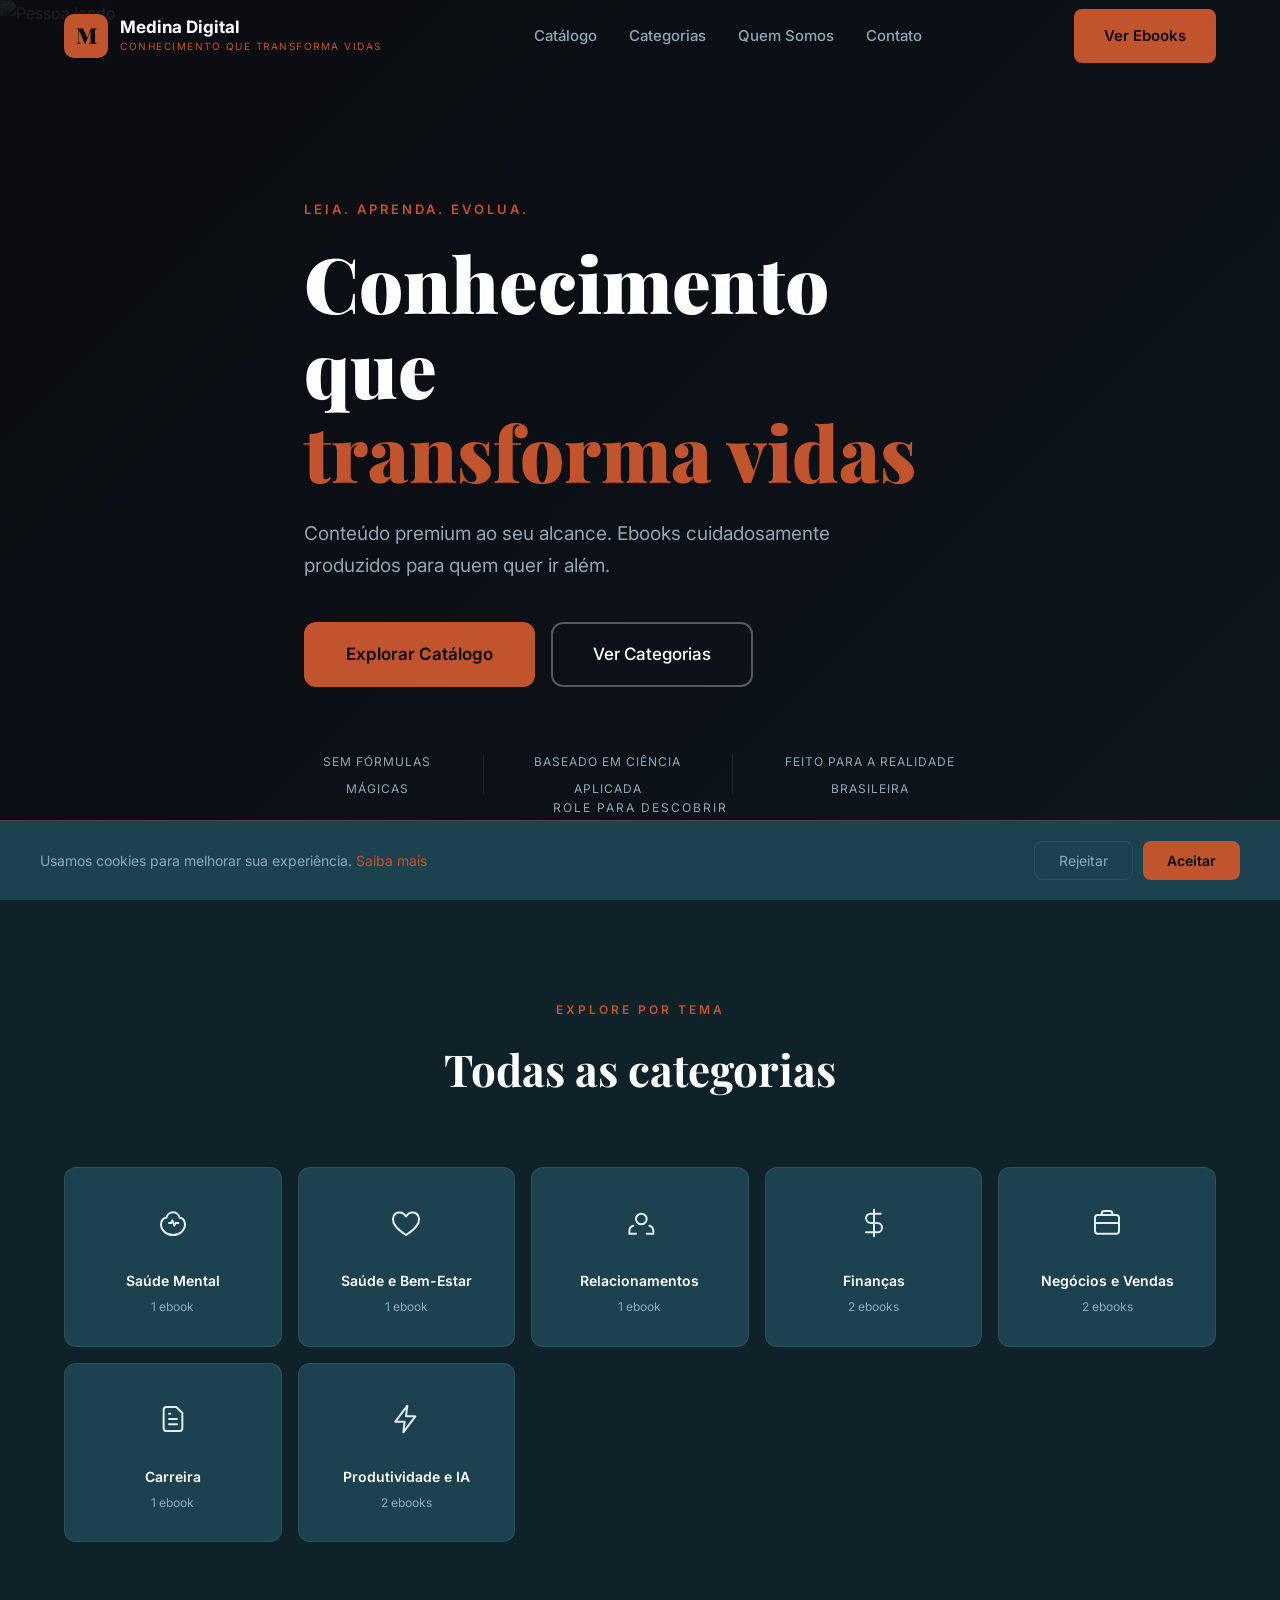
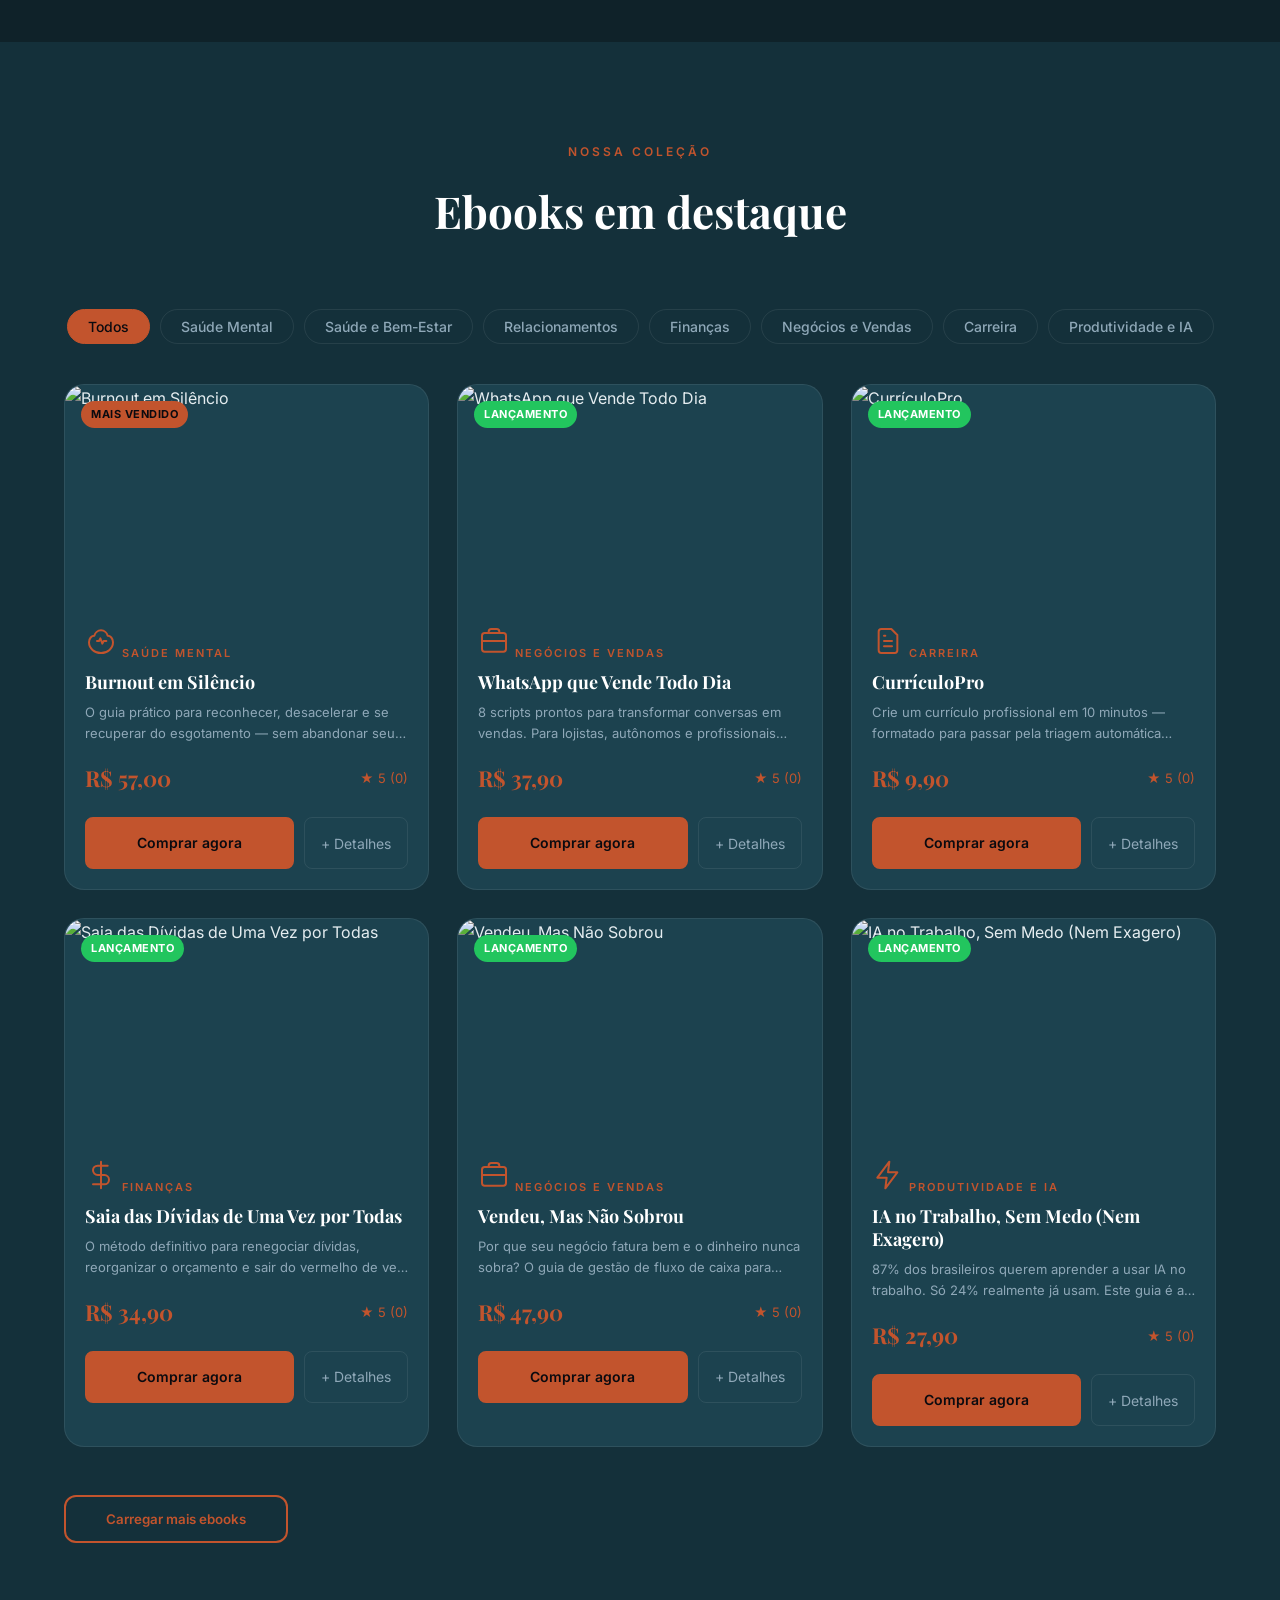
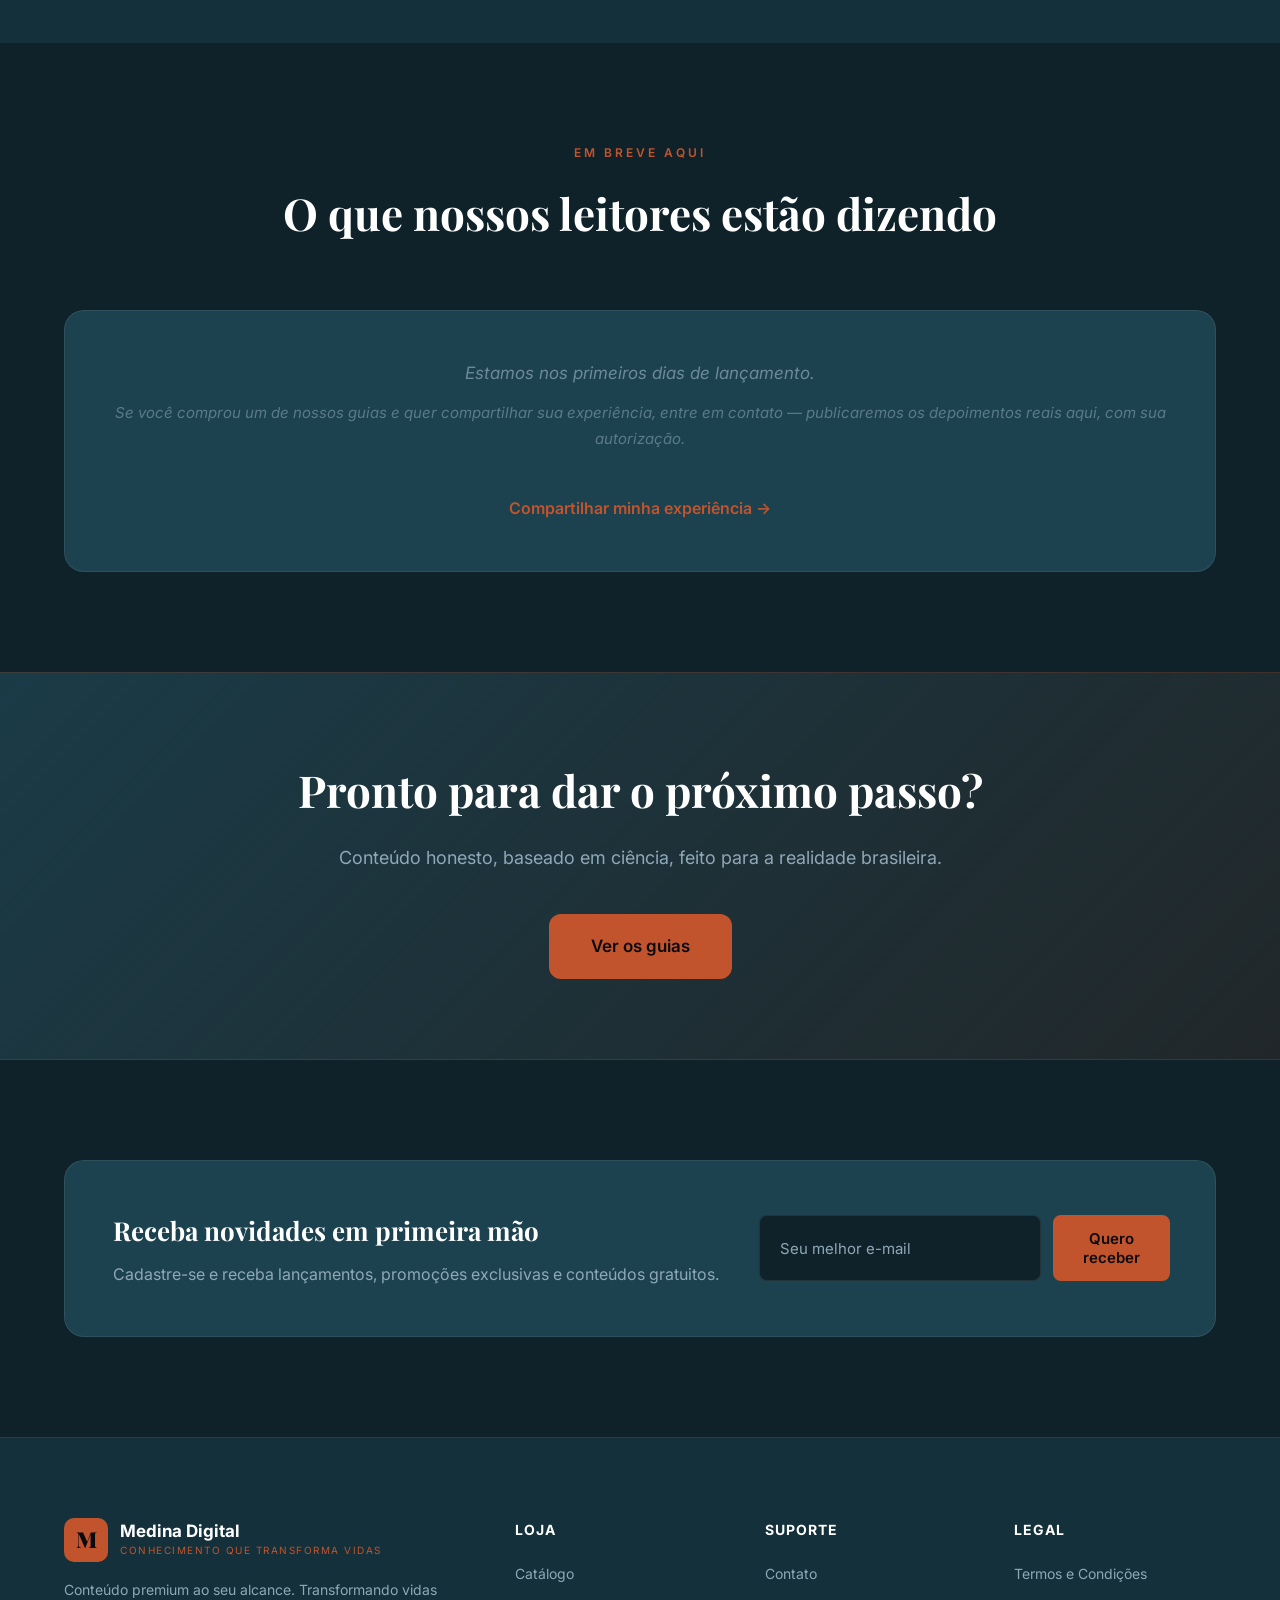
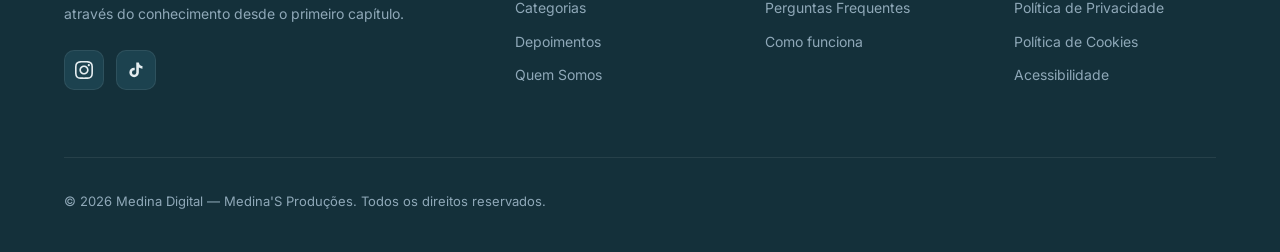
==== commit 2f567ae0: "feat: catalogo completo com 10 produtos, 7 categorias, URLs Cloudflare corretas, sem preco riscado f" ====
--- a/index.html
+++ b/index.html
@@ -4,9 +4,9 @@
 <head>
   <meta charset="UTF-8">
   <meta name="viewport" content="width=device-width, initial-scale=1.0">
-  <title>Medina Digital — Conhecimento que transforma vidas</title>
-  <meta name="description" content="Ebooks premium para quem quer evoluir. Conteúdo que transforma vidas. Leia. Aprenda. Evolua.">
-  <meta name="keywords" content="ebooks, livros digitais, conhecimento, desenvolvimento pessoal, negócios, educação digital">
+  <title>Medina Digital — Guias práticos para vida financeira, saúde e carreira</title>
+  <meta name="description" content="10 guias digitais práticos, baseados em ciência aplicada, sobre finanças, saúde mental e física, relacionamentos, carreira e produtividade com IA. Acesso imediato, pagamento único.">
+  <meta name="keywords" content="ebooks, guias práticos, finanças pessoais, saúde mental, relacionamentos, carreira, produtividade, inteligência artificial, educação digital">
   <meta name="author" content="Medina Digital">
   <meta name="robots" content="index, follow">
   <link rel="icon" type="image/svg+xml" href="img/favicon.svg">
@@ -16,16 +16,16 @@
   <!-- Open Graph / Redes Sociais -->
   <meta property="og:type" content="website">
   <meta property="og:url" content="https://medinadigital.com.br/">
-  <meta property="og:title" content="Medina Digital — Conhecimento que transforma vidas">
-  <meta property="og:description" content="Ebooks premium para quem quer evoluir. Conteúdo que transforma vidas.">
+  <meta property="og:title" content="Medina Digital — Guias práticos para vida financeira, saúde e carreira">
+  <meta property="og:description" content="10 guias digitais práticos, baseados em ciência aplicada, sobre finanças, saúde, relacionamentos, carreira e produtividade com IA.">
   <meta property="og:image" content="https://images.unsplash.com/photo-1512820790803-83ca734da794?w=1200&h=630&fit=crop">
   <meta property="og:locale" content="pt_BR">
   <meta property="og:site_name" content="Medina Digital">
 
   <!-- Twitter Card -->
   <meta name="twitter:card" content="summary_large_image">
-  <meta name="twitter:title" content="Medina Digital — Conhecimento que transforma vidas">
-  <meta name="twitter:description" content="Ebooks premium para quem quer evoluir.">
+  <meta name="twitter:title" content="Medina Digital — Guias práticos para vida financeira, saúde e carreira">
+  <meta name="twitter:description" content="10 guias práticos sobre finanças, saúde, relacionamentos, carreira e produtividade com IA.">
   <meta name="twitter:image" content="https://images.unsplash.com/photo-1512820790803-83ca734da794?w=1200&h=630&fit=crop">
 
   <!-- Schema.org -->
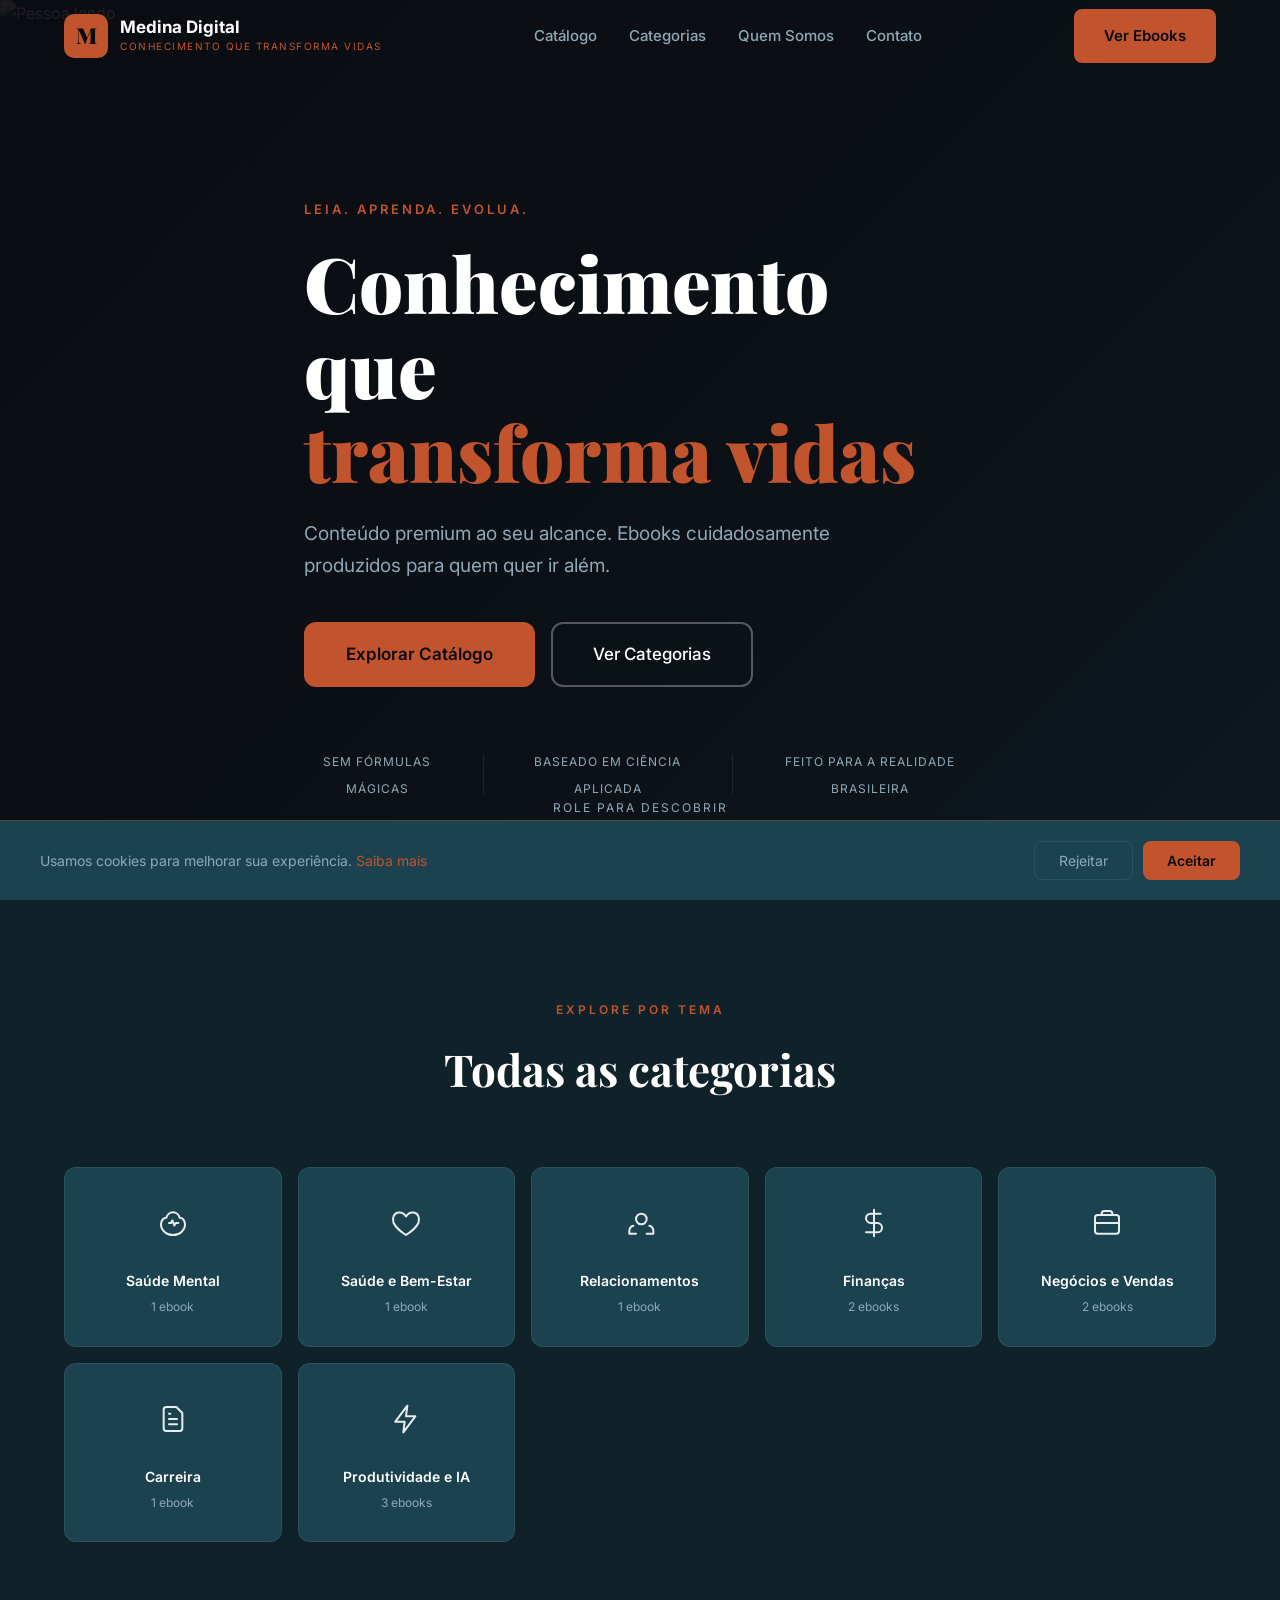
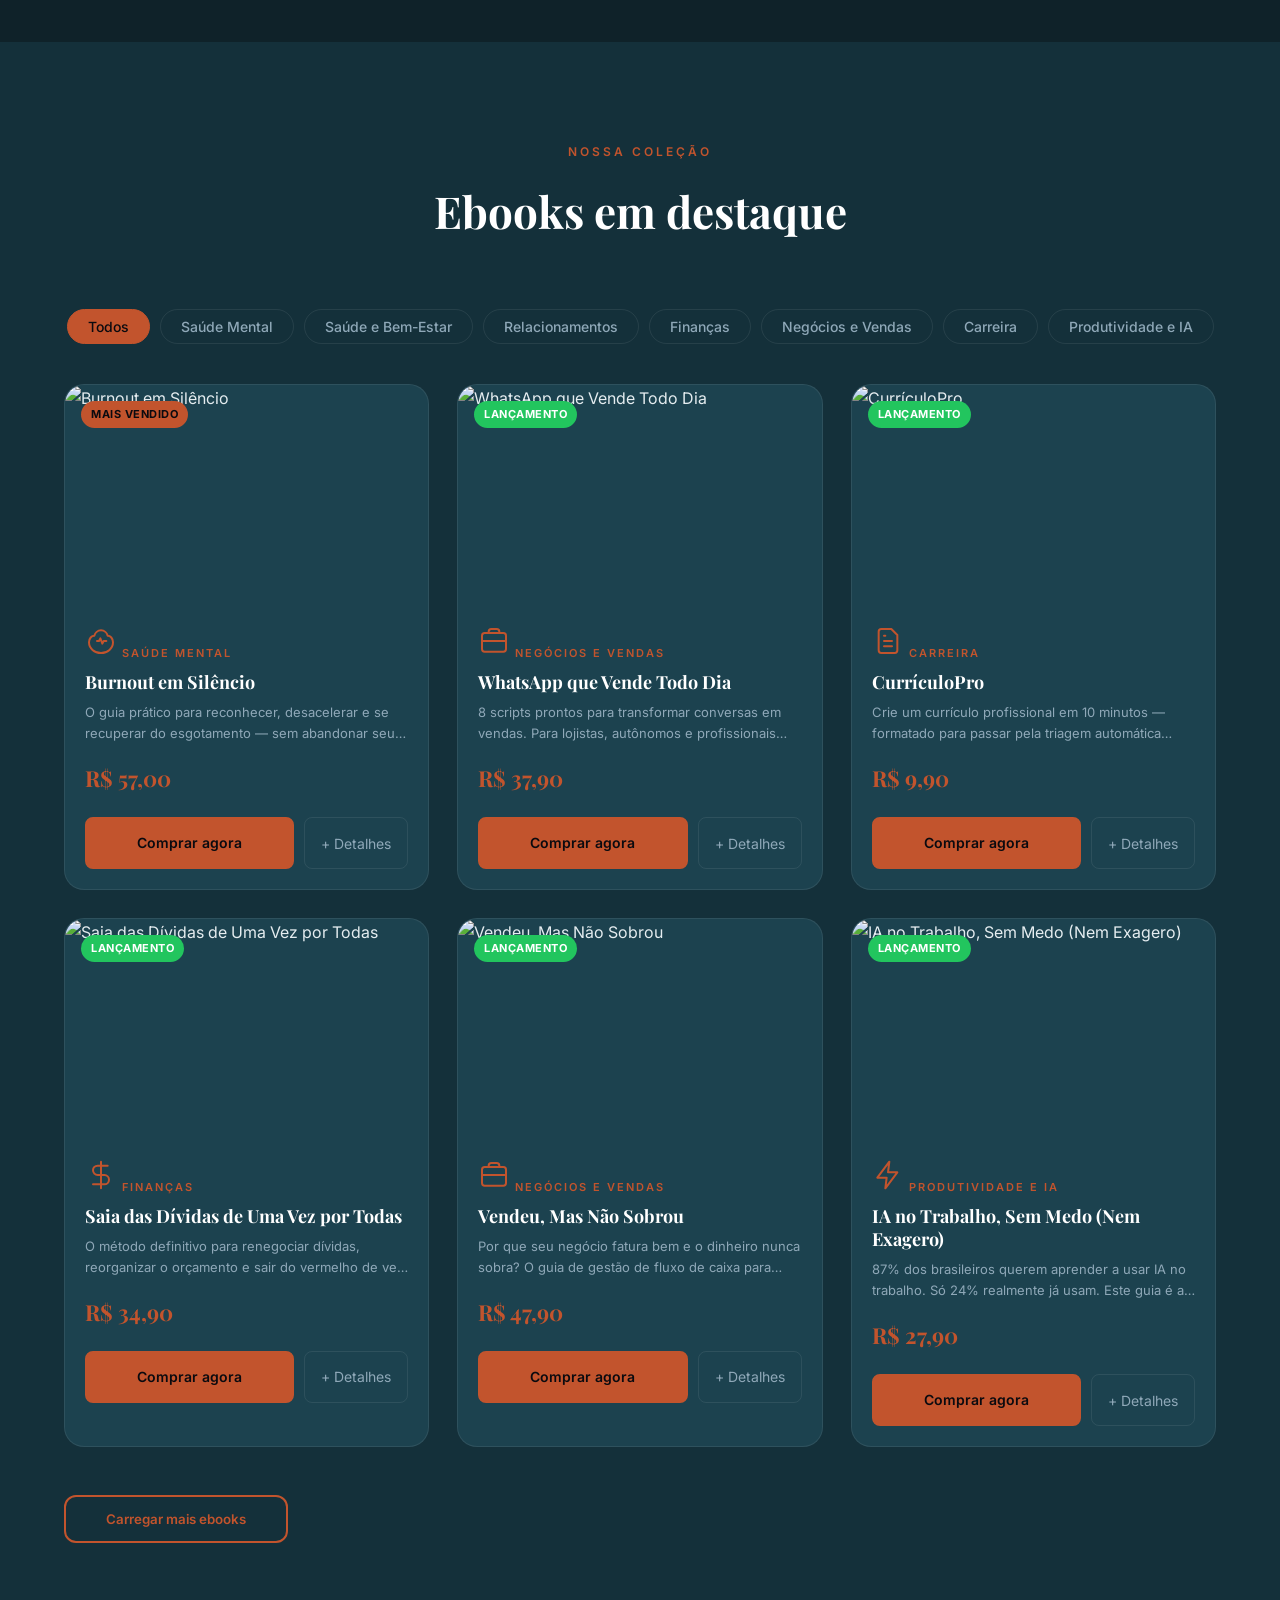
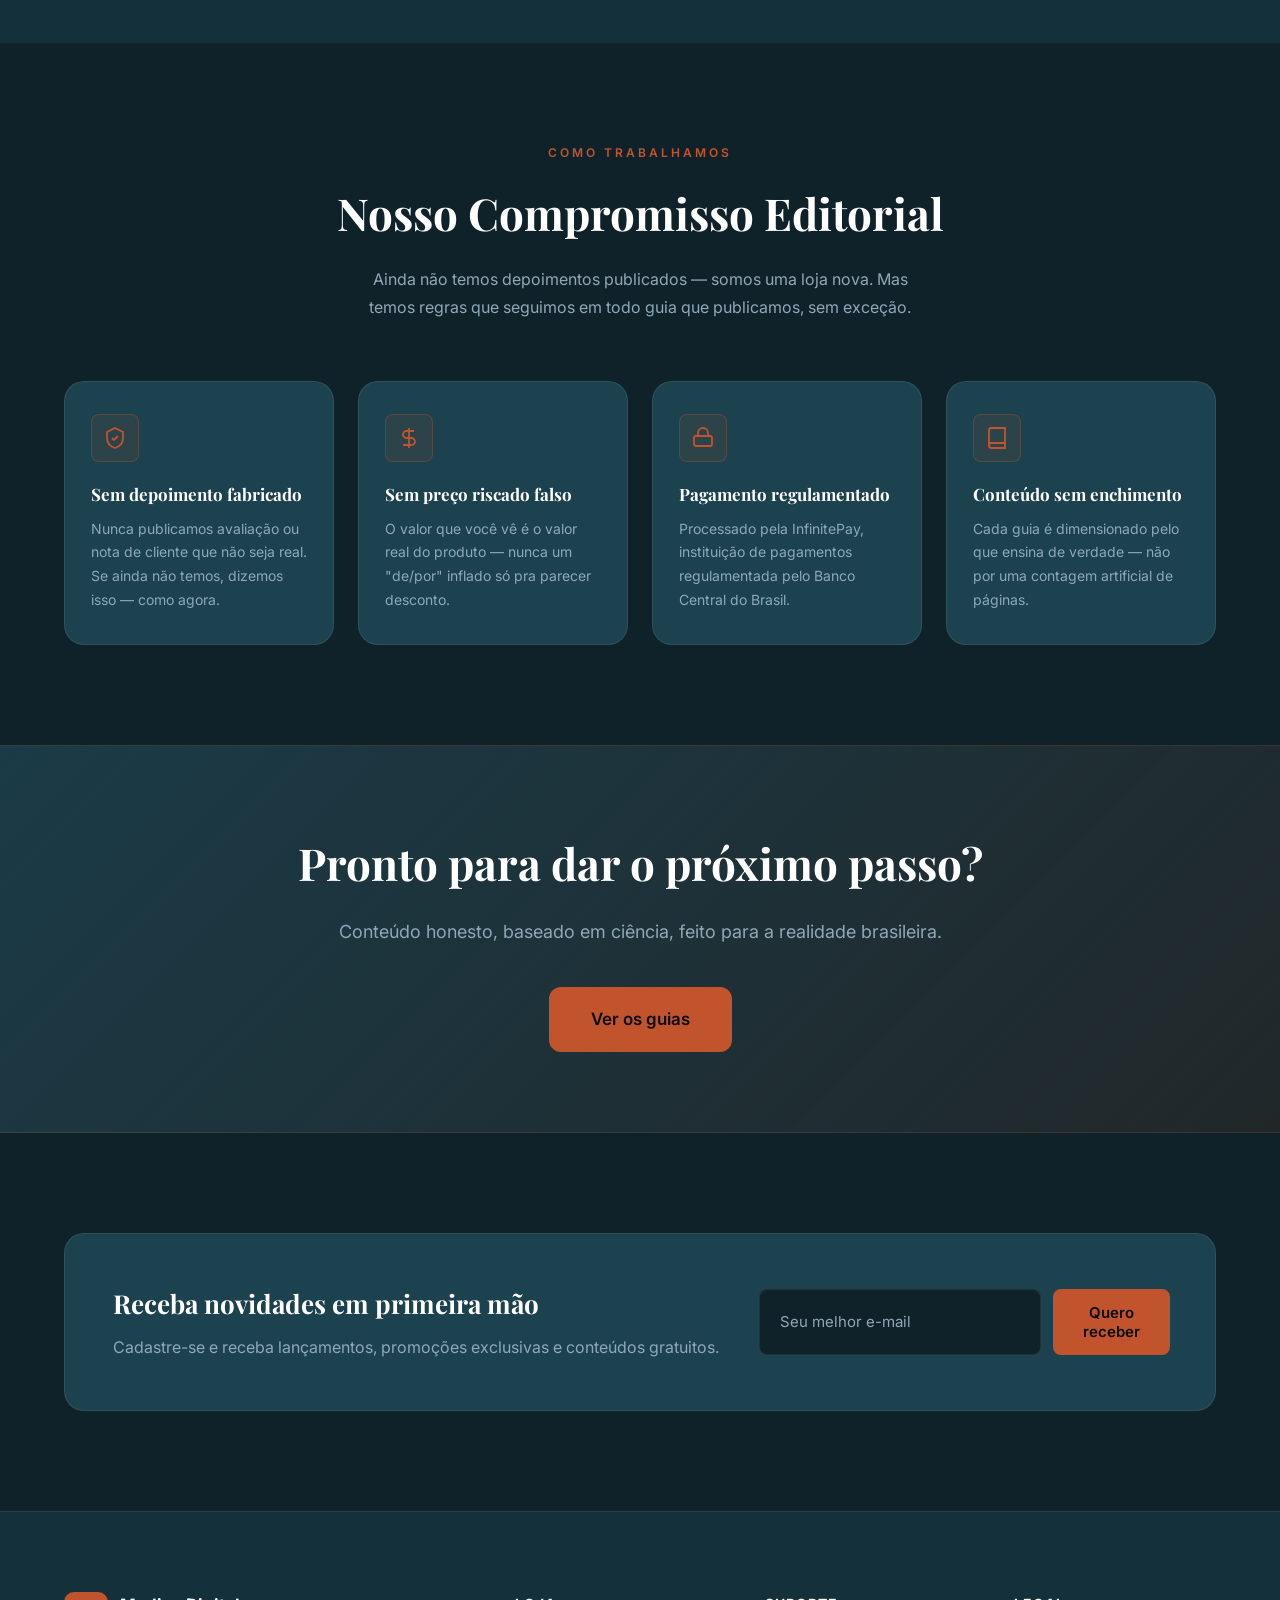
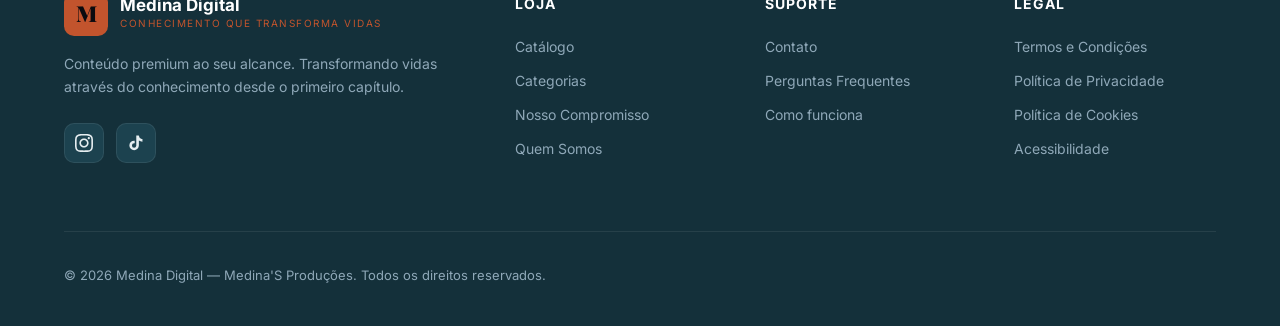
==== commit 9bffe53e: "Substitui secao de depoimentos vazia por Compromisso Editorial (4 principios reais de confianca)" ====
--- a/index.html
+++ b/index.html
@@ -199,18 +199,34 @@
   </div>
 </section>
 
-<!-- DEPOIMENTOS -->
-<section class="section" id="depoimentos">
+<!-- COMPROMISSO EDITORIAL -->
+<section class="section" id="compromisso">
   <div class="container">
     <div class="section-header">
-      <p class="section-eyebrow">Em breve aqui</p>
-      <h2 class="section-title">O que nossos leitores estão dizendo</h2>
-    </div>
-    <div class="testimonials-grid">
-      <div class="testimonial-card" style="grid-column:1/-1;text-align:center;padding:48px 32px">
-        <p style="font-size:17px;opacity:.7;margin-bottom:12px">Estamos nos primeiros dias de lançamento.</p>
-        <p style="font-size:15px;opacity:.55">Se você comprou um de nossos guias e quer compartilhar sua experiência, entre em contato — publicaremos os depoimentos reais aqui, com sua autorização.</p>
-        <a href="pages/contato.html" style="display:inline-block;margin-top:20px;color:var(--color-gold);font-weight:600">Compartilhar minha experiência →</a>
+      <p class="section-eyebrow">Como trabalhamos</p>
+      <h2 class="section-title">Nosso Compromisso Editorial</h2>
+      <p style="color:var(--color-text-muted);max-width:560px;margin:16px auto 0">Ainda não temos depoimentos publicados — somos uma loja nova. Mas temos regras que seguimos em todo guia que publicamos, sem exceção.</p>
+    </div>
+    <div class="editorial-grid">
+      <div class="editorial-card">
+        <div class="editorial-icon"><svg width="24" height="24" viewBox="0 0 24 24" fill="none" stroke="currentColor" stroke-width="1.8"><path d="M12 2l8 4v6c0 5-3.5 8.5-8 10-4.5-1.5-8-5-8-10V6l8-4z"/><path d="M9 12l2 2 4-4"/></svg></div>
+        <h3>Sem depoimento fabricado</h3>
+        <p>Nunca publicamos avaliação ou nota de cliente que não seja real. Se ainda não temos, dizemos isso — como agora.</p>
+      </div>
+      <div class="editorial-card">
+        <div class="editorial-icon"><svg width="24" height="24" viewBox="0 0 24 24" fill="none" stroke="currentColor" stroke-width="1.8"><path d="M12 2v20M17 5H9.5a3.5 3.5 0 000 7h5a3.5 3.5 0 010 7H6"/></svg></div>
+        <h3>Sem preço riscado falso</h3>
+        <p>O valor que você vê é o valor real do produto — nunca um "de/por" inflado só pra parecer desconto.</p>
+      </div>
+      <div class="editorial-card">
+        <div class="editorial-icon"><svg width="24" height="24" viewBox="0 0 24 24" fill="none" stroke="currentColor" stroke-width="1.8"><rect x="3" y="10" width="18" height="10" rx="2"/><path d="M7 10V7a5 5 0 0110 0v3"/></svg></div>
+        <h3>Pagamento regulamentado</h3>
+        <p>Processado pela InfinitePay, instituição de pagamentos regulamentada pelo Banco Central do Brasil.</p>
+      </div>
+      <div class="editorial-card">
+        <div class="editorial-icon"><svg width="24" height="24" viewBox="0 0 24 24" fill="none" stroke="currentColor" stroke-width="1.8"><path d="M4 19.5A2.5 2.5 0 016.5 17H20"/><path d="M6.5 2H20v20H6.5A2.5 2.5 0 014 19.5v-15A2.5 2.5 0 016.5 2z"/></svg></div>
+        <h3>Conteúdo sem enchimento</h3>
+        <p>Cada guia é dimensionado pelo que ensina de verdade — não por uma contagem artificial de páginas.</p>
       </div>
     </div>
   </div>
@@ -267,7 +283,7 @@
         <h4>Loja</h4>
         <a href="#catalogo">Catálogo</a>
         <a href="#categorias">Categorias</a>
-        <a href="#depoimentos">Depoimentos</a>
+        <a href="#compromisso">Nosso Compromisso</a>
         <a href="pages/sobre.html">Quem Somos</a>
       </div>
       <div class="footer-col">
--- a/css/style.css
+++ b/css/style.css
@@ -899,3 +899,44 @@
   *, *::before, *::after { animation-duration: 0.01ms !important; transition-duration: 0.01ms !important; }
 }
 
+/* =============================================
+   COMPROMISSO EDITORIAL
+   ============================================= */
+.editorial-grid {
+  display: grid;
+  grid-template-columns: repeat(auto-fit, minmax(230px, 1fr));
+  gap: 24px;
+}
+.editorial-card {
+  background: var(--color-surface);
+  border: 1px solid var(--color-border);
+  border-radius: var(--radius-lg);
+  padding: 32px 26px;
+  transition: 0.2s;
+}
+.editorial-card:hover {
+  border-color: rgba(194,84,45,0.3);
+  transform: translateY(-4px);
+}
+.editorial-icon {
+  width: 48px; height: 48px;
+  background: rgba(194,84,45,0.1);
+  border: 1px solid rgba(194,84,45,0.3);
+  border-radius: var(--radius-sm);
+  display: flex; align-items: center; justify-content: center;
+  color: var(--color-gold);
+  margin-bottom: 18px;
+}
+.editorial-card h3 {
+  font-family: var(--font-display);
+  font-size: 17px;
+  color: var(--color-white);
+  margin-bottom: 8px;
+}
+.editorial-card p {
+  color: var(--color-text-muted);
+  font-size: 14px;
+  line-height: 1.7;
+}
+
+
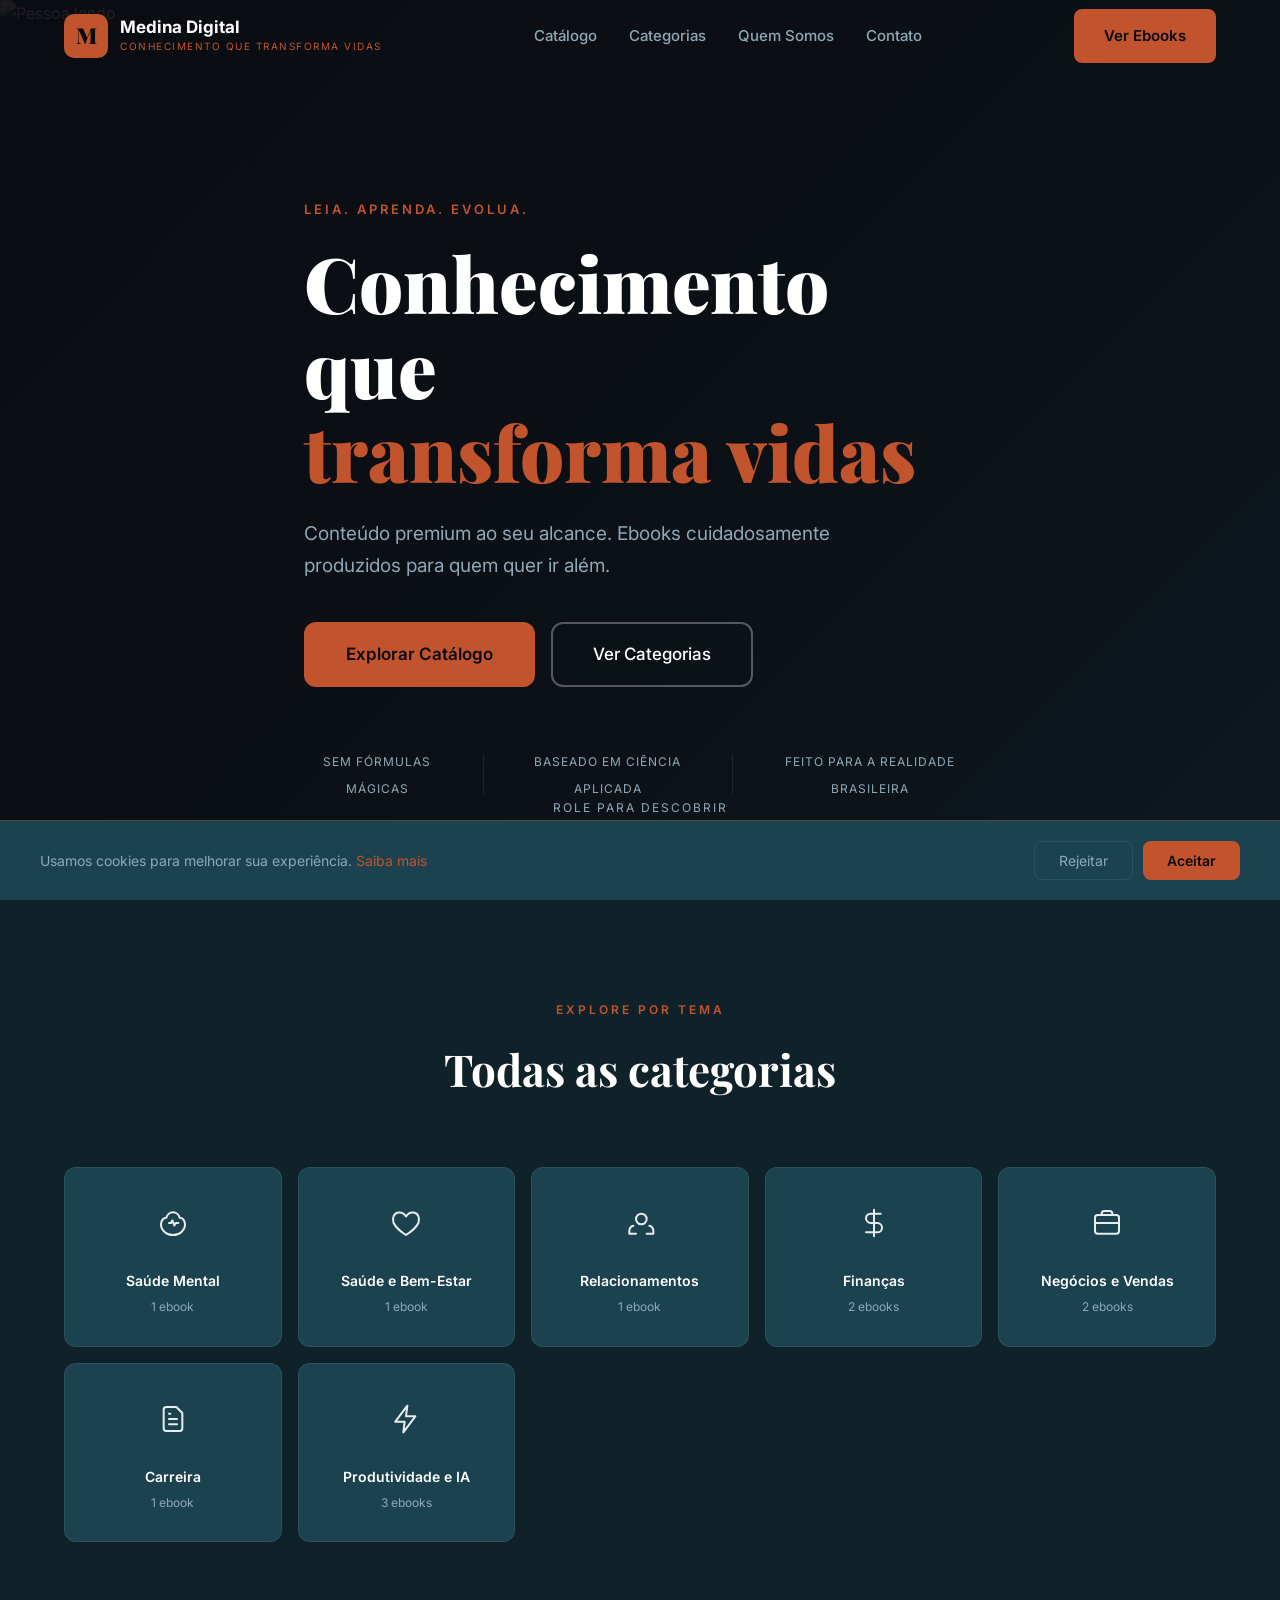
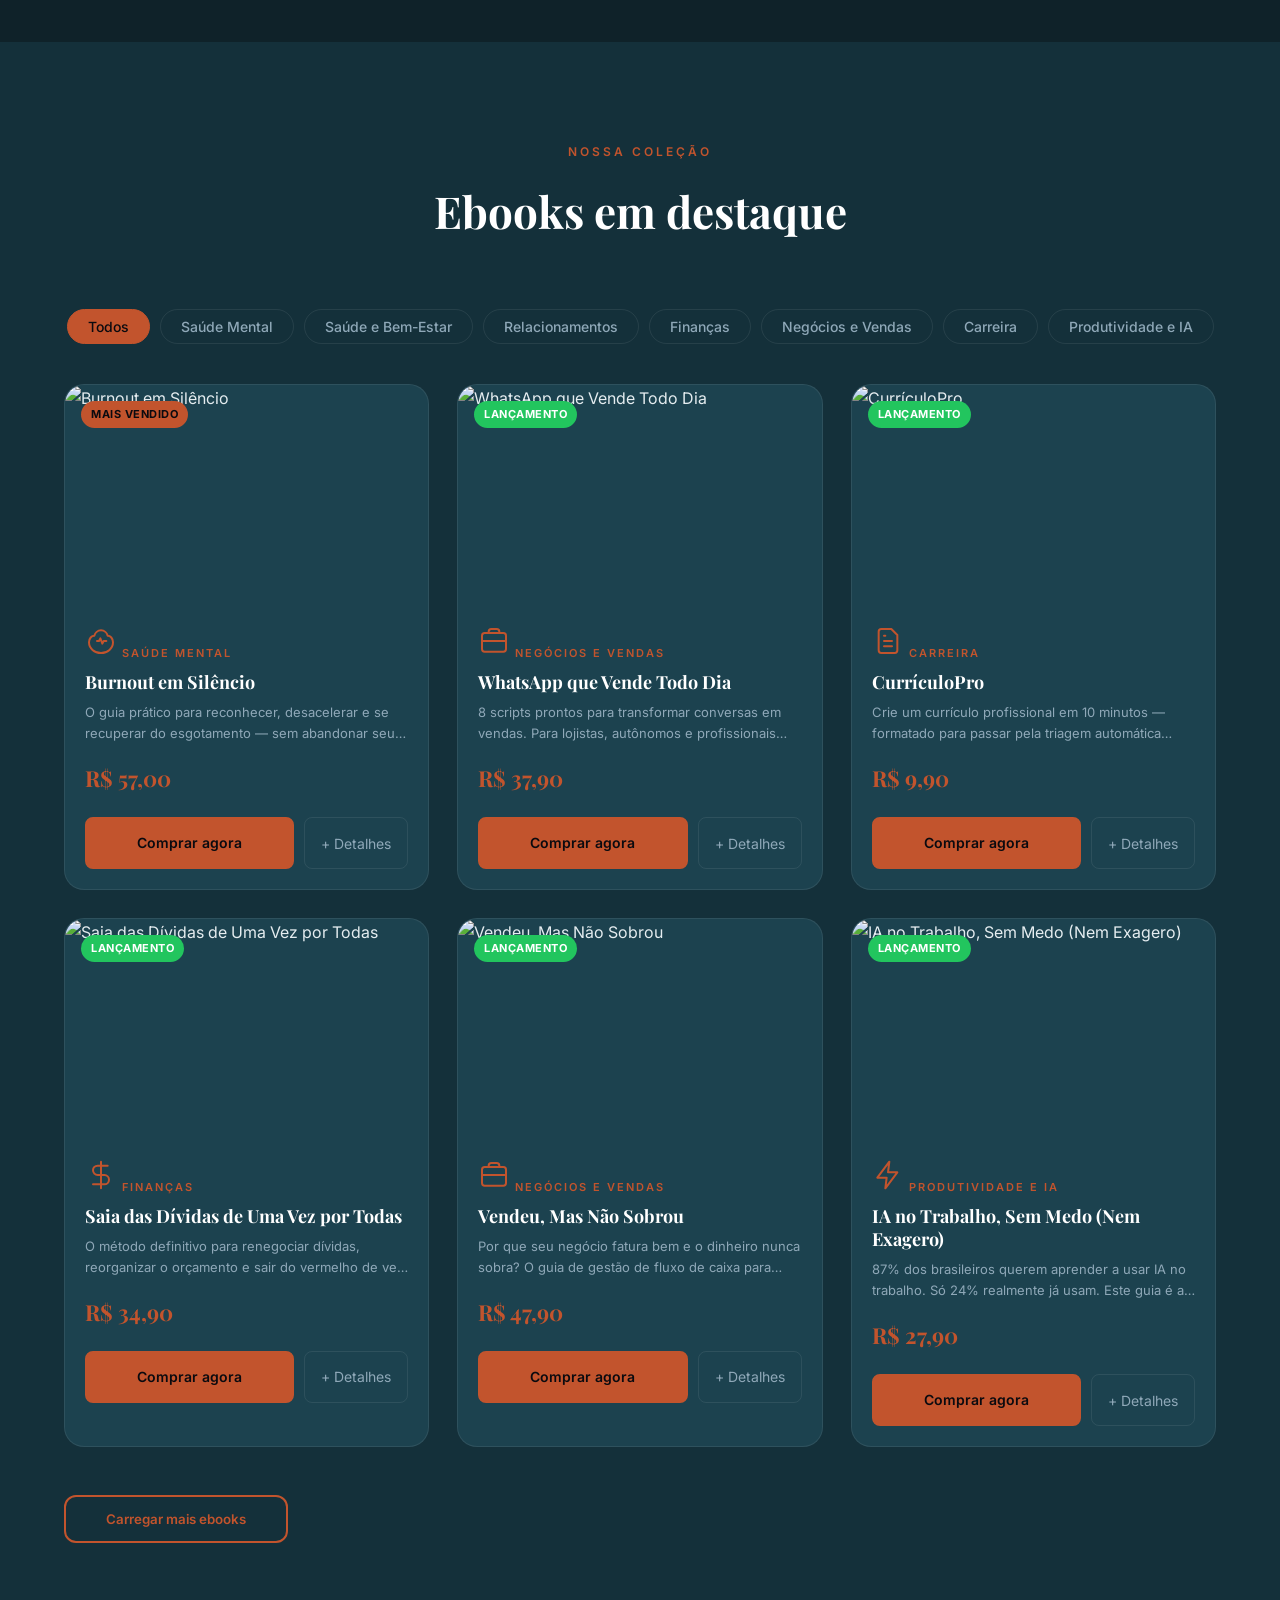
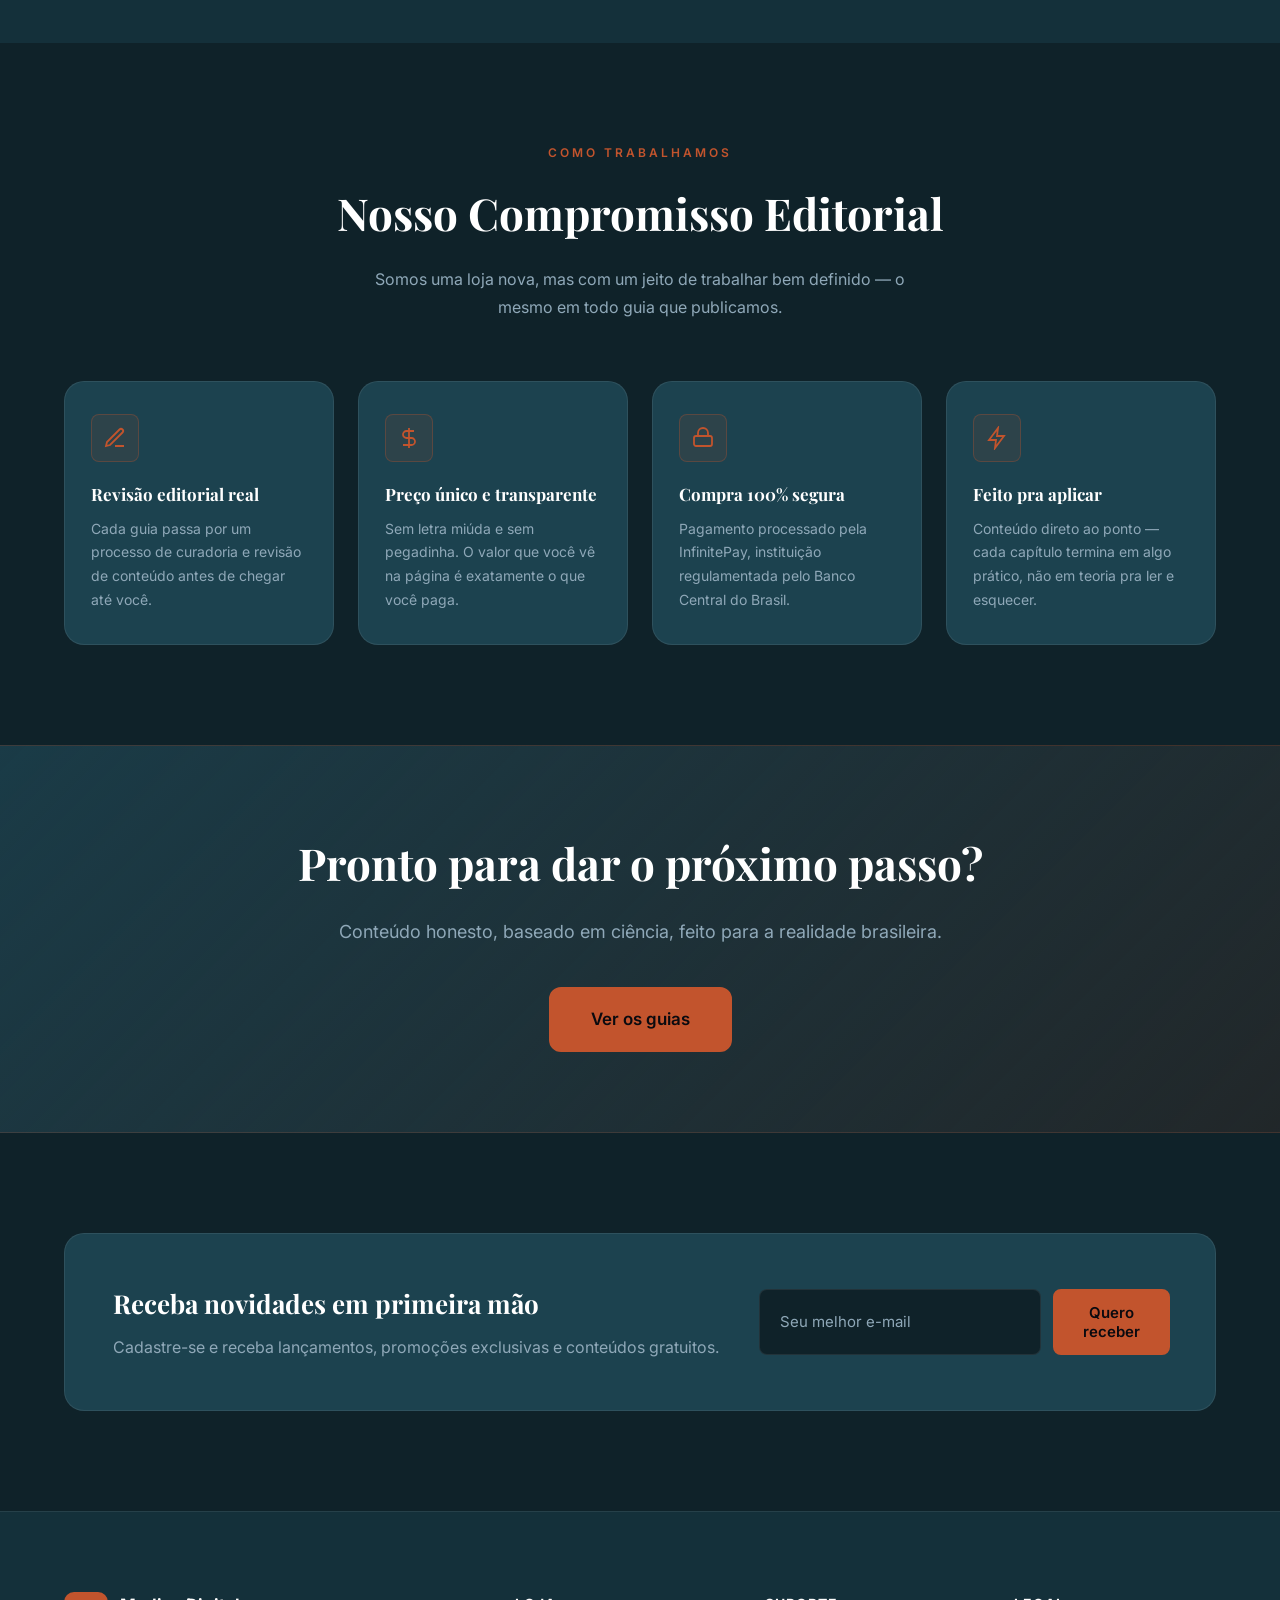
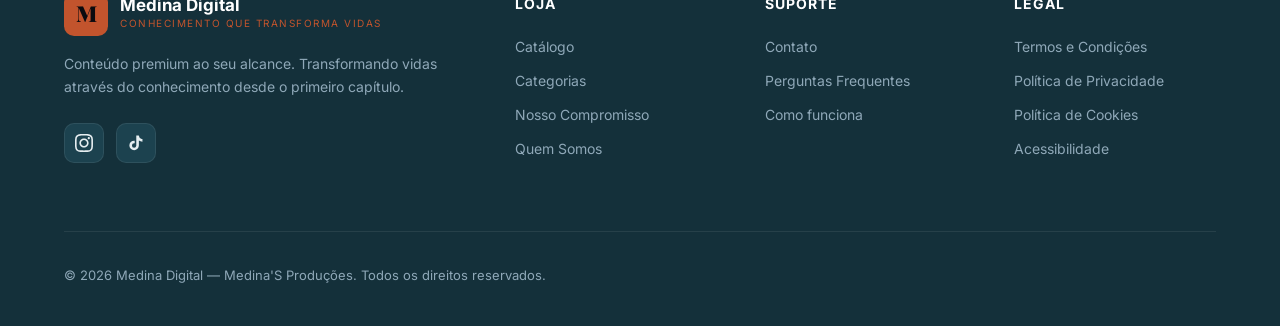
==== commit 0379225f: "Reescreve textos do Compromisso Editorial: de negacoes defensivas para afirmacoes positivas" ====
--- a/index.html
+++ b/index.html
@@ -205,28 +205,28 @@
     <div class="section-header">
       <p class="section-eyebrow">Como trabalhamos</p>
       <h2 class="section-title">Nosso Compromisso Editorial</h2>
-      <p style="color:var(--color-text-muted);max-width:560px;margin:16px auto 0">Ainda não temos depoimentos publicados — somos uma loja nova. Mas temos regras que seguimos em todo guia que publicamos, sem exceção.</p>
+      <p style="color:var(--color-text-muted);max-width:560px;margin:16px auto 0">Somos uma loja nova, mas com um jeito de trabalhar bem definido — o mesmo em todo guia que publicamos.</p>
     </div>
     <div class="editorial-grid">
       <div class="editorial-card">
-        <div class="editorial-icon"><svg width="24" height="24" viewBox="0 0 24 24" fill="none" stroke="currentColor" stroke-width="1.8"><path d="M12 2l8 4v6c0 5-3.5 8.5-8 10-4.5-1.5-8-5-8-10V6l8-4z"/><path d="M9 12l2 2 4-4"/></svg></div>
-        <h3>Sem depoimento fabricado</h3>
-        <p>Nunca publicamos avaliação ou nota de cliente que não seja real. Se ainda não temos, dizemos isso — como agora.</p>
+        <div class="editorial-icon"><svg width="24" height="24" viewBox="0 0 24 24" fill="none" stroke="currentColor" stroke-width="1.8"><path d="M12 20h9M16.5 3.5a2.12 2.12 0 013 3L7 19l-4 1 1-4L16.5 3.5z"/></svg></div>
+        <h3>Revisão editorial real</h3>
+        <p>Cada guia passa por um processo de curadoria e revisão de conteúdo antes de chegar até você.</p>
       </div>
       <div class="editorial-card">
         <div class="editorial-icon"><svg width="24" height="24" viewBox="0 0 24 24" fill="none" stroke="currentColor" stroke-width="1.8"><path d="M12 2v20M17 5H9.5a3.5 3.5 0 000 7h5a3.5 3.5 0 010 7H6"/></svg></div>
-        <h3>Sem preço riscado falso</h3>
-        <p>O valor que você vê é o valor real do produto — nunca um "de/por" inflado só pra parecer desconto.</p>
+        <h3>Preço único e transparente</h3>
+        <p>Sem letra miúda e sem pegadinha. O valor que você vê na página é exatamente o que você paga.</p>
       </div>
       <div class="editorial-card">
         <div class="editorial-icon"><svg width="24" height="24" viewBox="0 0 24 24" fill="none" stroke="currentColor" stroke-width="1.8"><rect x="3" y="10" width="18" height="10" rx="2"/><path d="M7 10V7a5 5 0 0110 0v3"/></svg></div>
-        <h3>Pagamento regulamentado</h3>
-        <p>Processado pela InfinitePay, instituição de pagamentos regulamentada pelo Banco Central do Brasil.</p>
+        <h3>Compra 100% segura</h3>
+        <p>Pagamento processado pela InfinitePay, instituição regulamentada pelo Banco Central do Brasil.</p>
       </div>
       <div class="editorial-card">
-        <div class="editorial-icon"><svg width="24" height="24" viewBox="0 0 24 24" fill="none" stroke="currentColor" stroke-width="1.8"><path d="M4 19.5A2.5 2.5 0 016.5 17H20"/><path d="M6.5 2H20v20H6.5A2.5 2.5 0 014 19.5v-15A2.5 2.5 0 016.5 2z"/></svg></div>
-        <h3>Conteúdo sem enchimento</h3>
-        <p>Cada guia é dimensionado pelo que ensina de verdade — não por uma contagem artificial de páginas.</p>
+        <div class="editorial-icon"><svg width="24" height="24" viewBox="0 0 24 24" fill="none" stroke="currentColor" stroke-width="1.8"><path d="M13 2 4 14h7l-1 8 9-12h-7l1-8Z"/></svg></div>
+        <h3>Feito pra aplicar</h3>
+        <p>Conteúdo direto ao ponto — cada capítulo termina em algo prático, não em teoria pra ler e esquecer.</p>
       </div>
     </div>
   </div>
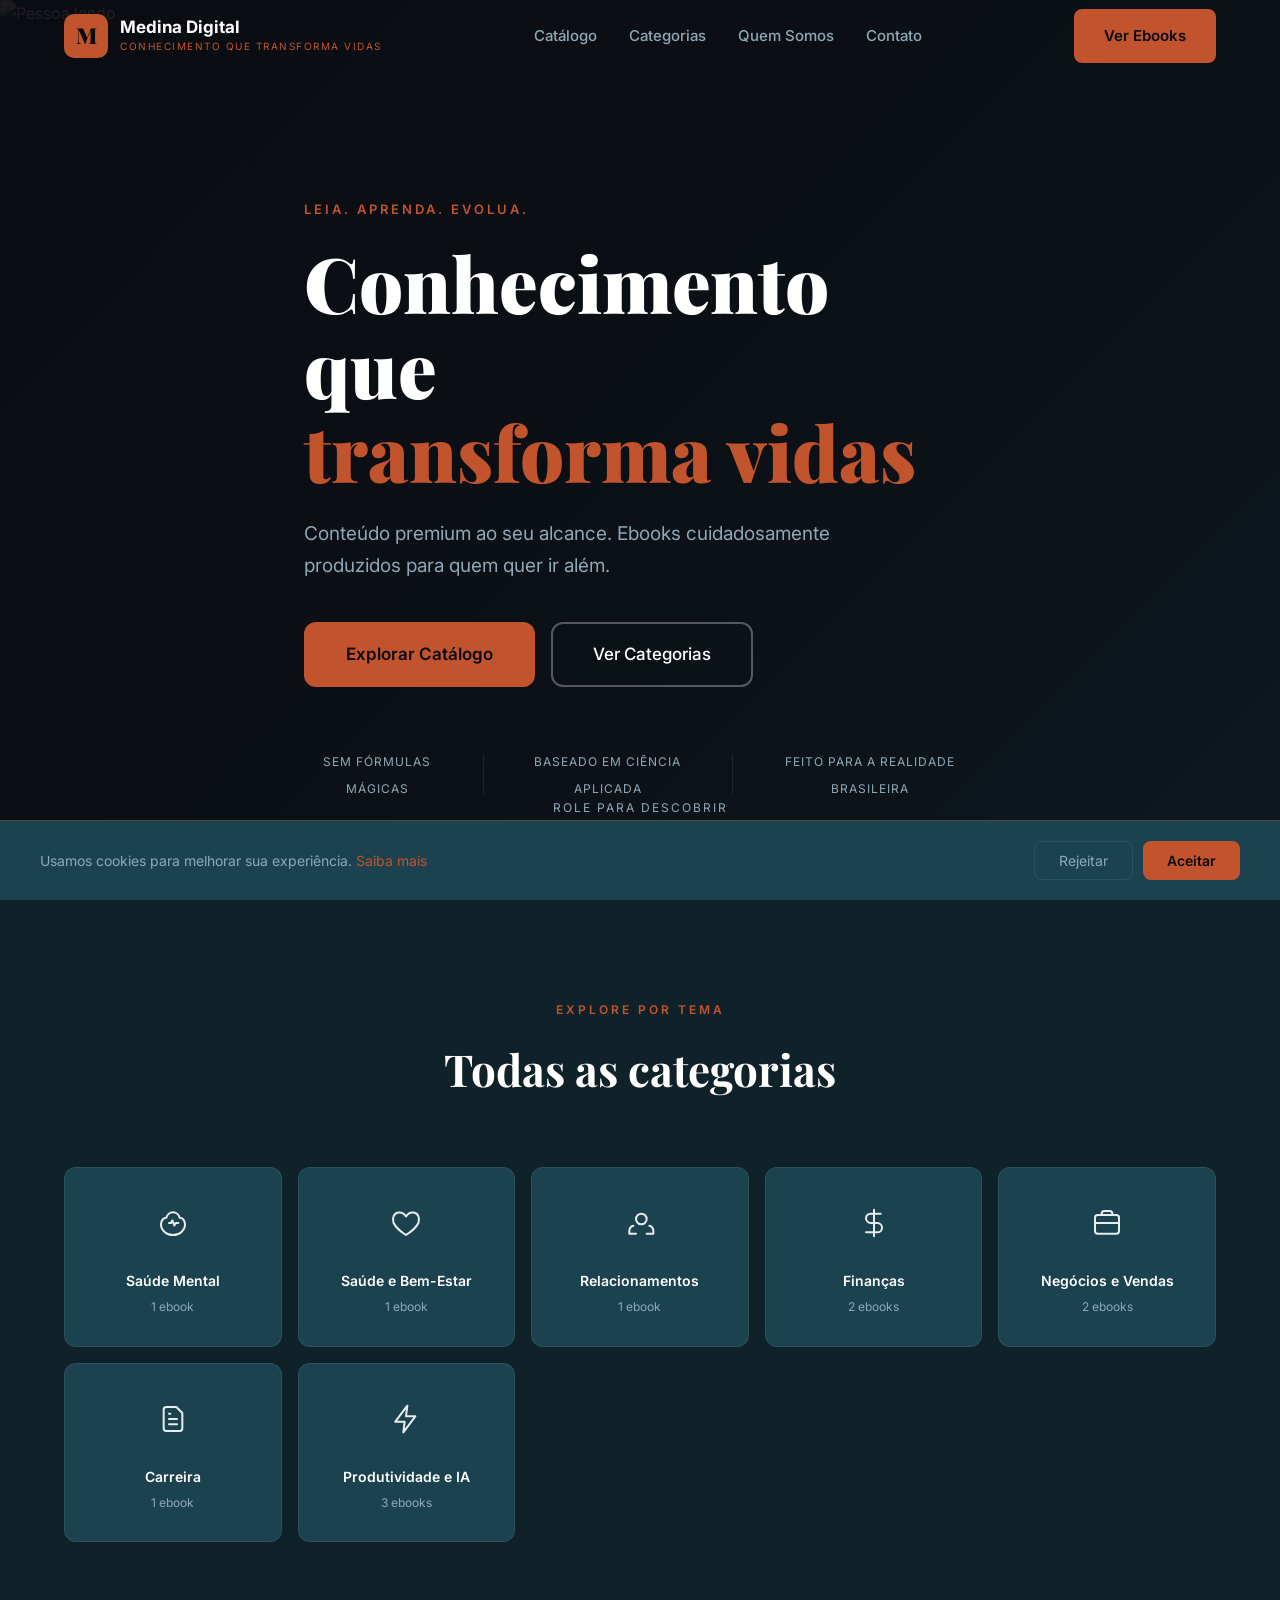
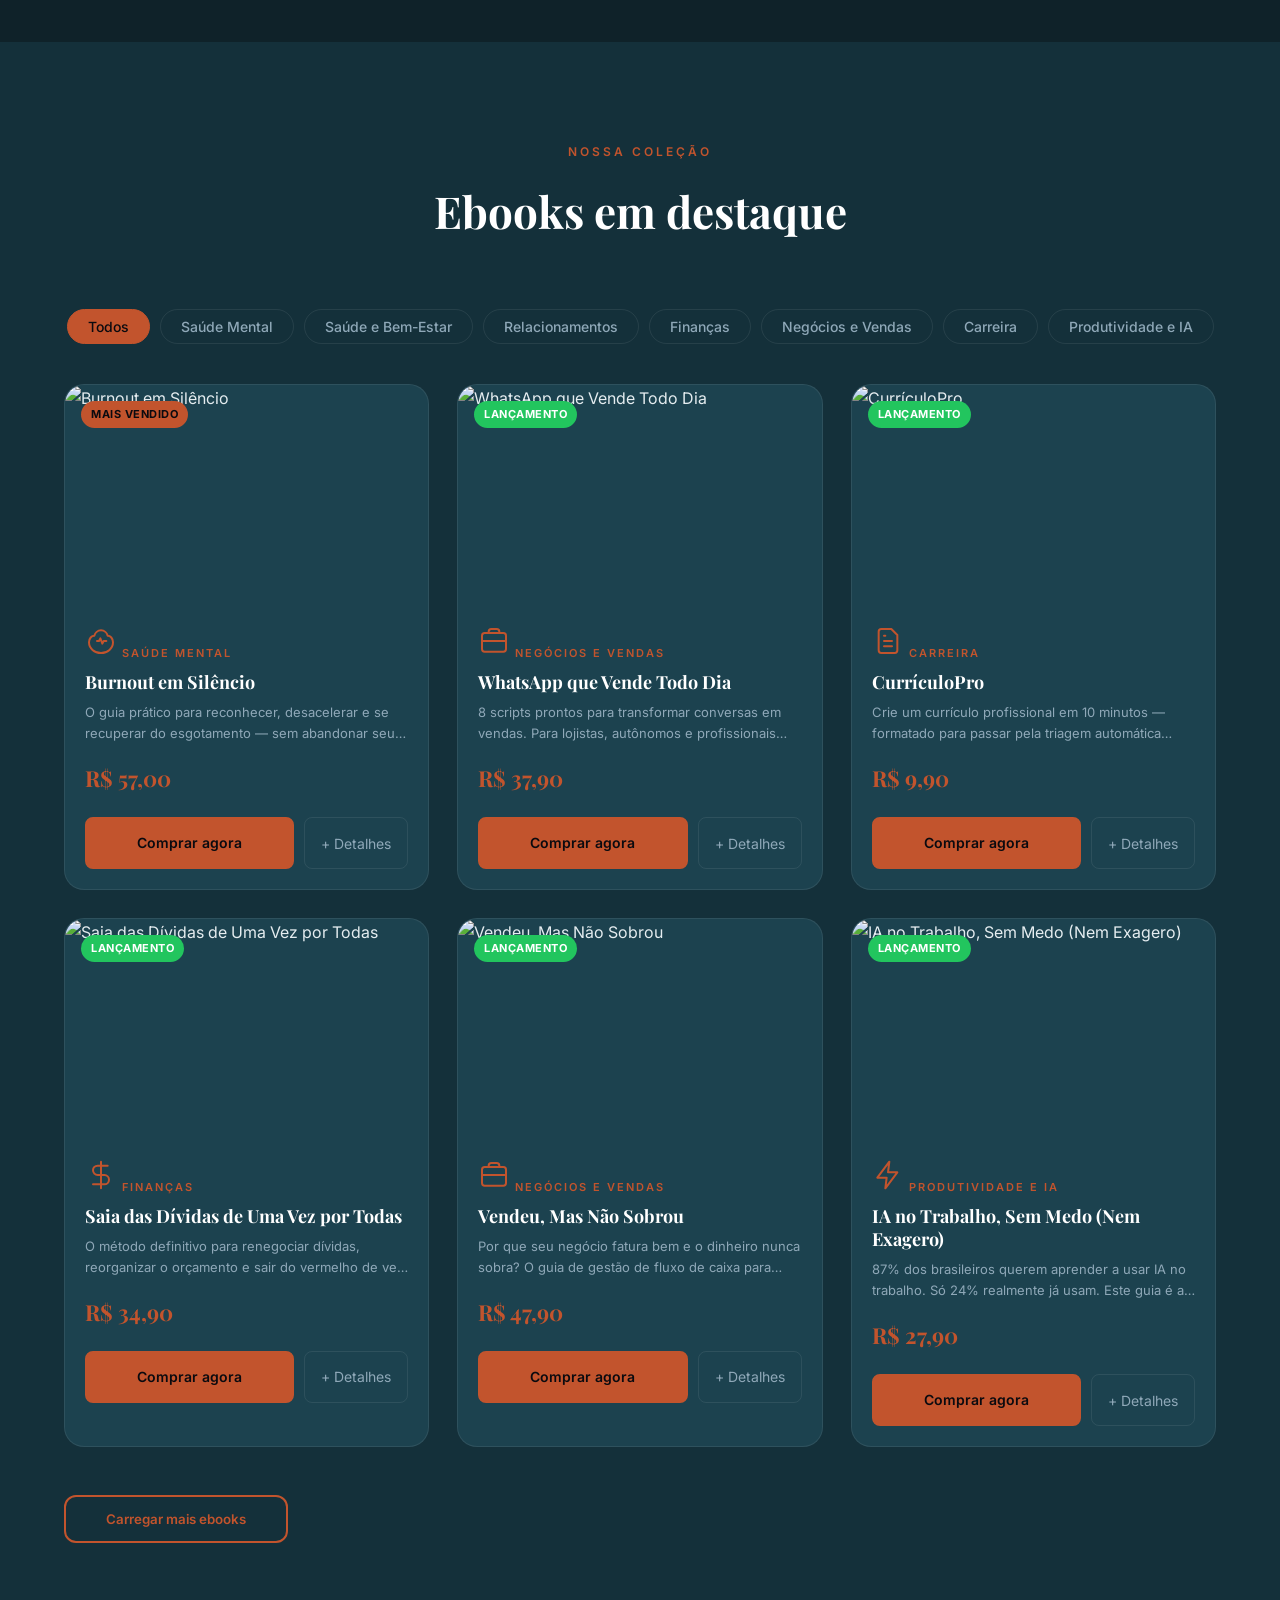
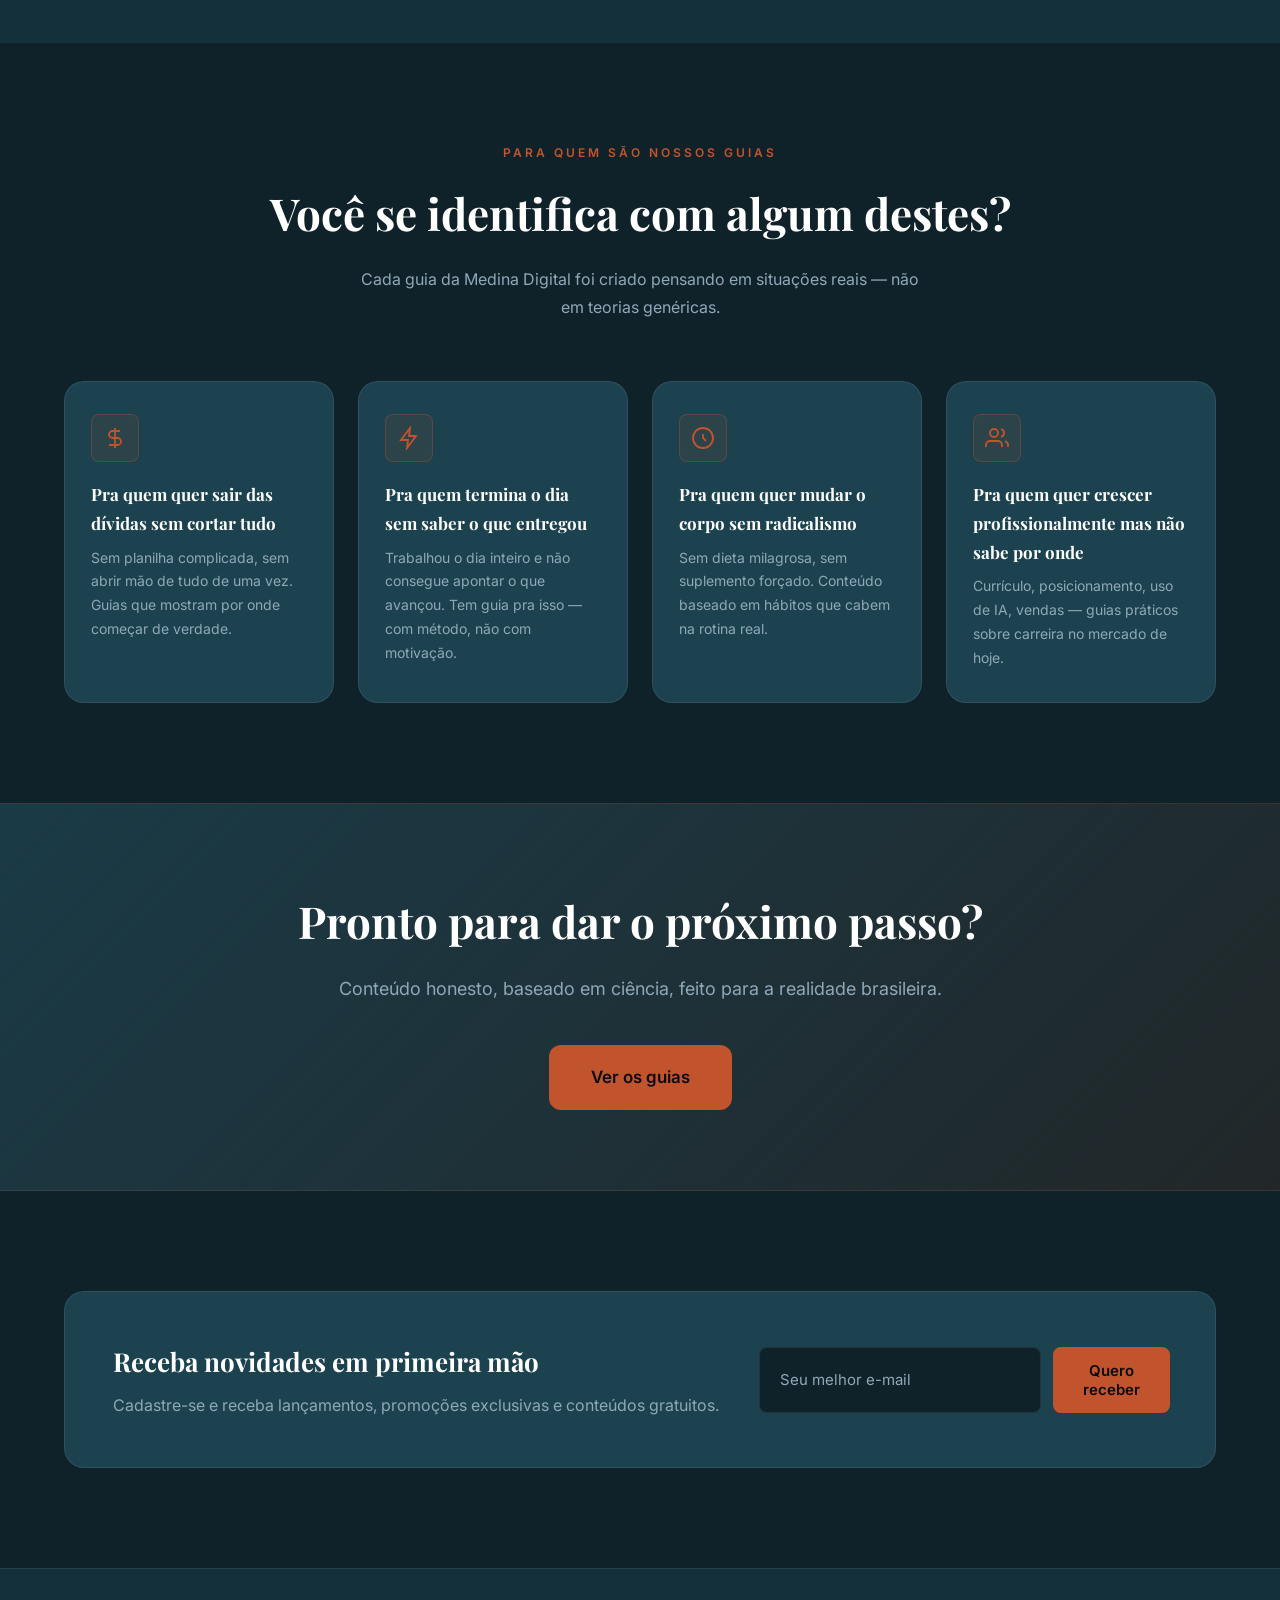
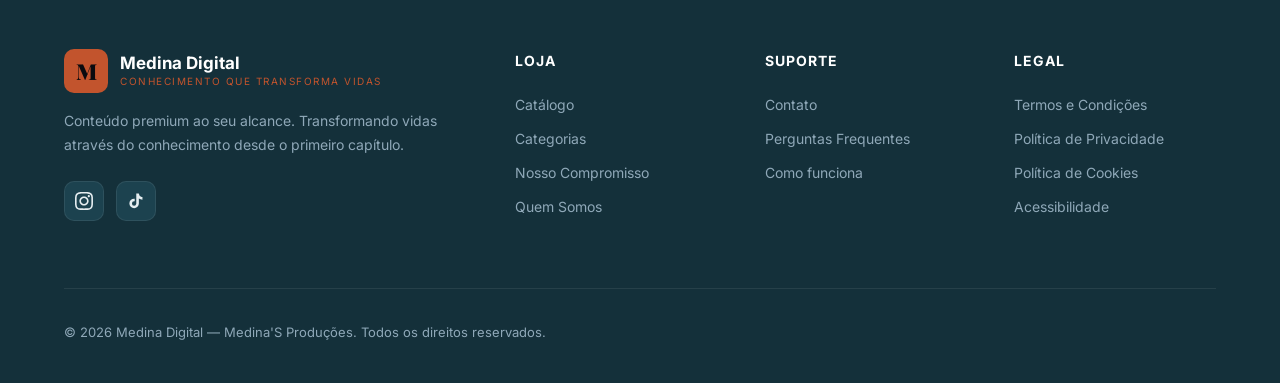
==== commit 095cb1fb: "Versao C: 4 perfis de leitor reais substituem cards de compromisso editorial" ====
--- a/index.html
+++ b/index.html
@@ -203,30 +203,30 @@
 <section class="section" id="compromisso">
   <div class="container">
     <div class="section-header">
-      <p class="section-eyebrow">Como trabalhamos</p>
-      <h2 class="section-title">Nosso Compromisso Editorial</h2>
-      <p style="color:var(--color-text-muted);max-width:560px;margin:16px auto 0">Somos uma loja nova, mas com um jeito de trabalhar bem definido — o mesmo em todo guia que publicamos.</p>
+      <p class="section-eyebrow">Para quem são nossos guias</p>
+      <h2 class="section-title">Você se identifica com algum destes?</h2>
+      <p style="color:var(--color-text-muted);max-width:560px;margin:16px auto 0">Cada guia da Medina Digital foi criado pensando em situações reais — não em teorias genéricas.</p>
     </div>
     <div class="editorial-grid">
       <div class="editorial-card">
-        <div class="editorial-icon"><svg width="24" height="24" viewBox="0 0 24 24" fill="none" stroke="currentColor" stroke-width="1.8"><path d="M12 20h9M16.5 3.5a2.12 2.12 0 013 3L7 19l-4 1 1-4L16.5 3.5z"/></svg></div>
-        <h3>Revisão editorial real</h3>
-        <p>Cada guia passa por um processo de curadoria e revisão de conteúdo antes de chegar até você.</p>
-      </div>
-      <div class="editorial-card">
         <div class="editorial-icon"><svg width="24" height="24" viewBox="0 0 24 24" fill="none" stroke="currentColor" stroke-width="1.8"><path d="M12 2v20M17 5H9.5a3.5 3.5 0 000 7h5a3.5 3.5 0 010 7H6"/></svg></div>
-        <h3>Preço único e transparente</h3>
-        <p>Sem letra miúda e sem pegadinha. O valor que você vê na página é exatamente o que você paga.</p>
-      </div>
-      <div class="editorial-card">
-        <div class="editorial-icon"><svg width="24" height="24" viewBox="0 0 24 24" fill="none" stroke="currentColor" stroke-width="1.8"><rect x="3" y="10" width="18" height="10" rx="2"/><path d="M7 10V7a5 5 0 0110 0v3"/></svg></div>
-        <h3>Compra 100% segura</h3>
-        <p>Pagamento processado pela InfinitePay, instituição regulamentada pelo Banco Central do Brasil.</p>
+        <h3>Pra quem quer sair das dívidas sem cortar tudo</h3>
+        <p>Sem planilha complicada, sem abrir mão de tudo de uma vez. Guias que mostram por onde começar de verdade.</p>
       </div>
       <div class="editorial-card">
         <div class="editorial-icon"><svg width="24" height="24" viewBox="0 0 24 24" fill="none" stroke="currentColor" stroke-width="1.8"><path d="M13 2 4 14h7l-1 8 9-12h-7l1-8Z"/></svg></div>
-        <h3>Feito pra aplicar</h3>
-        <p>Conteúdo direto ao ponto — cada capítulo termina em algo prático, não em teoria pra ler e esquecer.</p>
+        <h3>Pra quem termina o dia sem saber o que entregou</h3>
+        <p>Trabalhou o dia inteiro e não consegue apontar o que avançou. Tem guia pra isso — com método, não com motivação.</p>
+      </div>
+      <div class="editorial-card">
+        <div class="editorial-icon"><svg width="24" height="24" viewBox="0 0 24 24" fill="none" stroke="currentColor" stroke-width="1.8"><circle cx="12" cy="12" r="10"/><path d="M12 8v4l3 3"/></svg></div>
+        <h3>Pra quem quer mudar o corpo sem radicalismo</h3>
+        <p>Sem dieta milagrosa, sem suplemento forçado. Conteúdo baseado em hábitos que cabem na rotina real.</p>
+      </div>
+      <div class="editorial-card">
+        <div class="editorial-icon"><svg width="24" height="24" viewBox="0 0 24 24" fill="none" stroke="currentColor" stroke-width="1.8"><path d="M17 21v-2a4 4 0 00-4-4H5a4 4 0 00-4 4v2"/><circle cx="9" cy="7" r="4"/><path d="M23 21v-2a4 4 0 00-3-3.87M16 3.13a4 4 0 010 7.75"/></svg></div>
+        <h3>Pra quem quer crescer profissionalmente mas não sabe por onde</h3>
+        <p>Currículo, posicionamento, uso de IA, vendas — guias práticos sobre carreira no mercado de hoje.</p>
       </div>
     </div>
   </div>
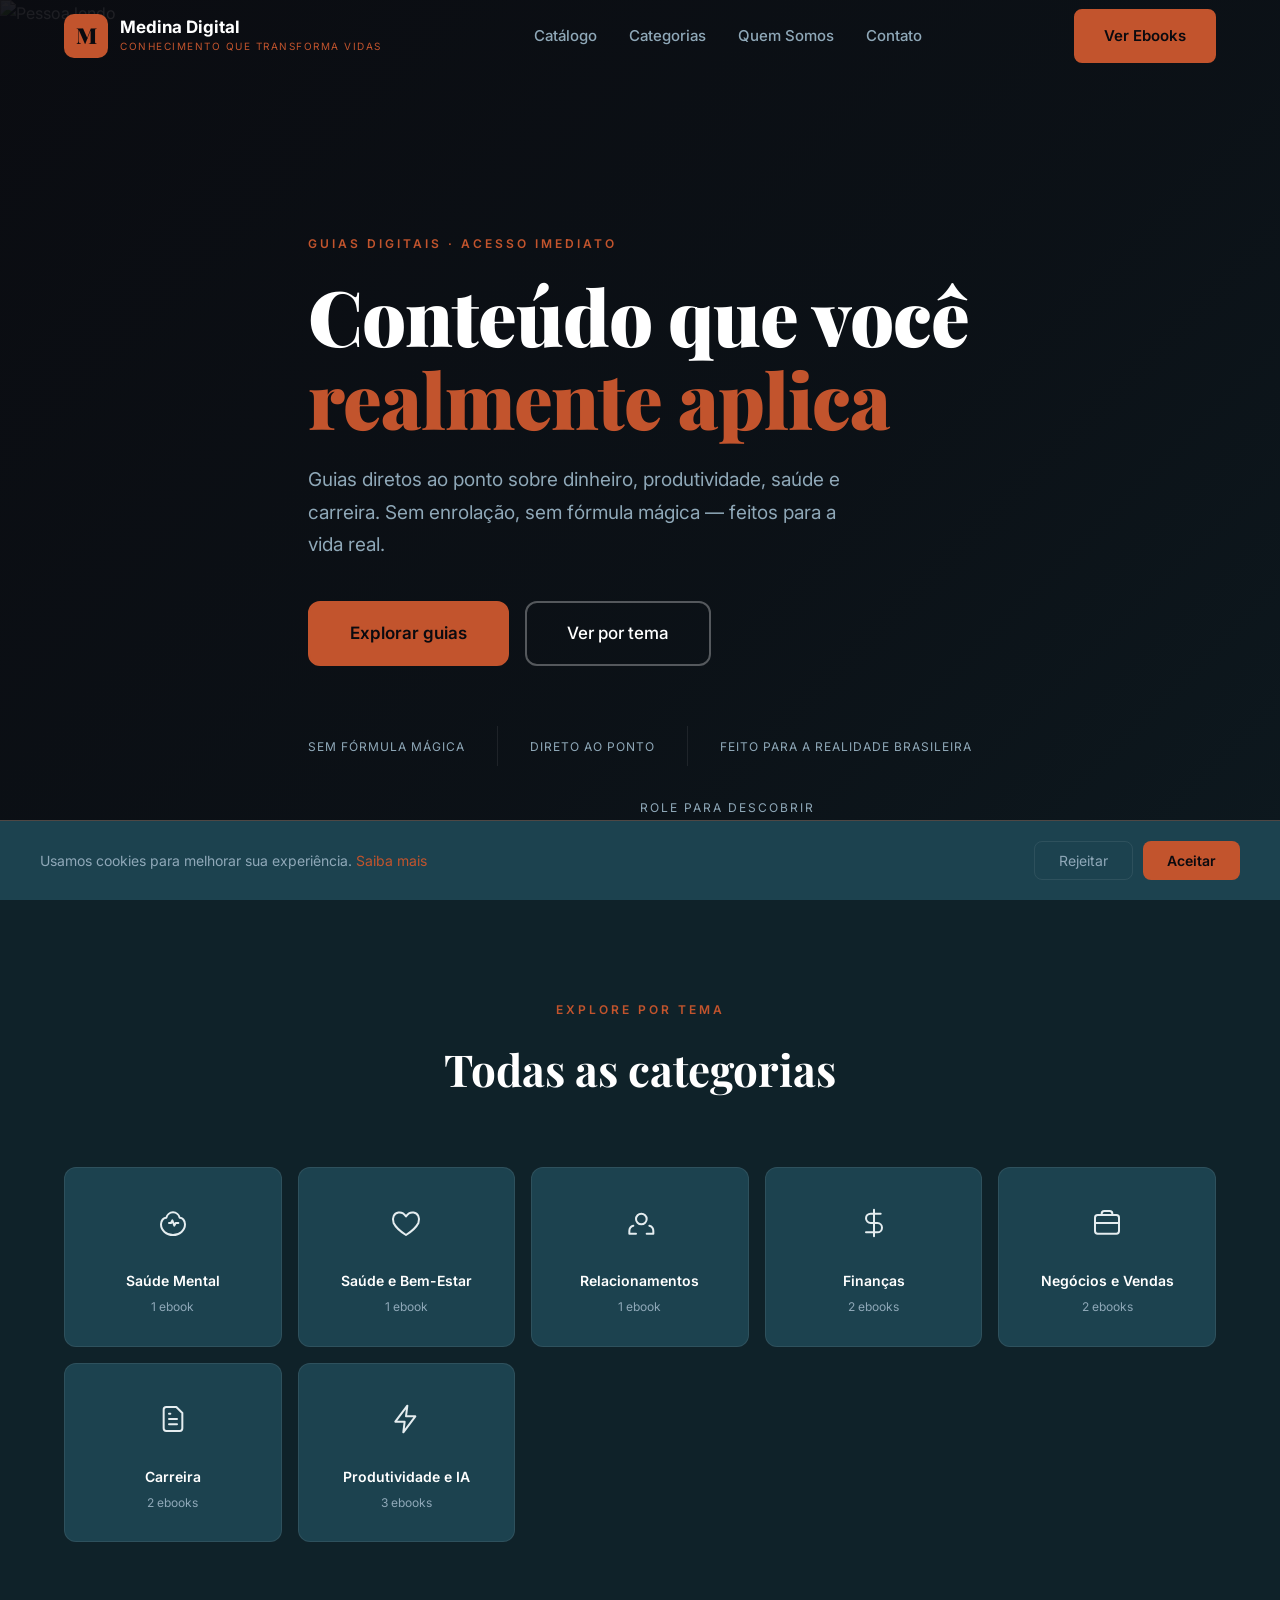
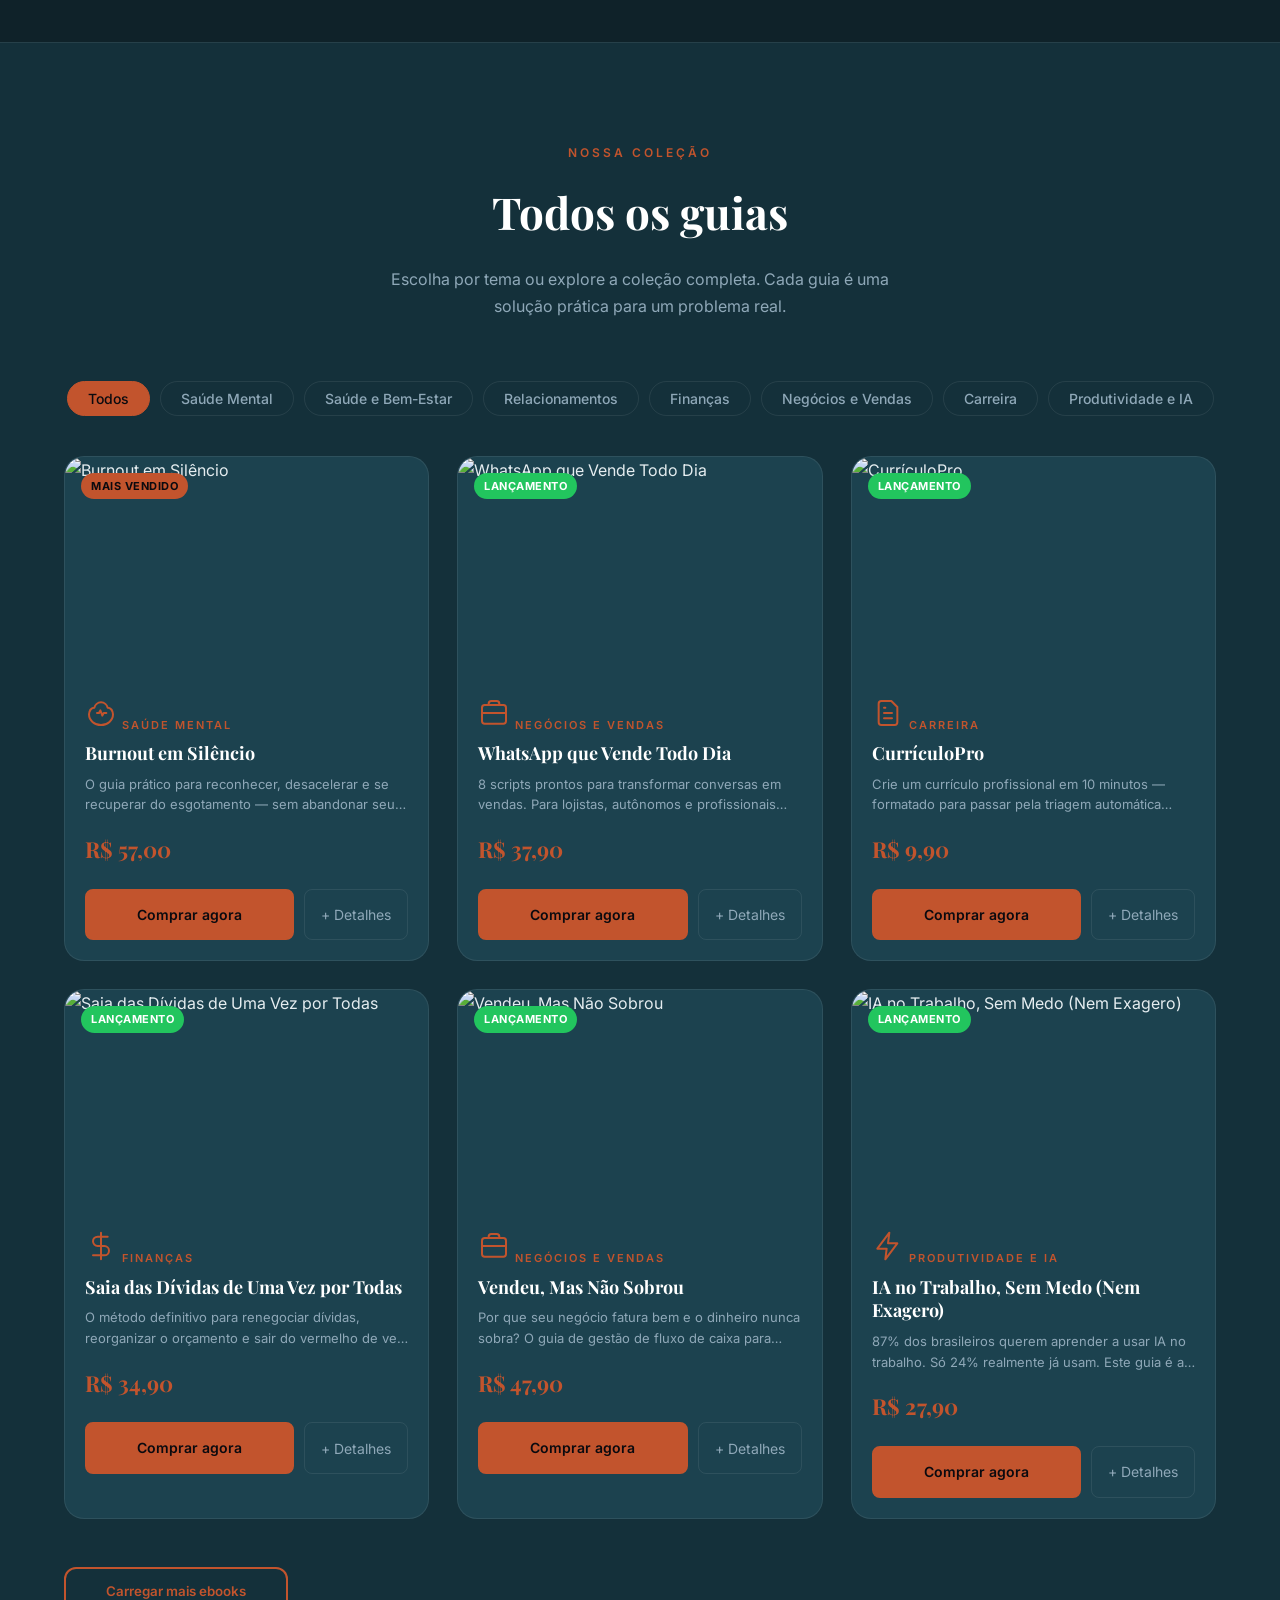
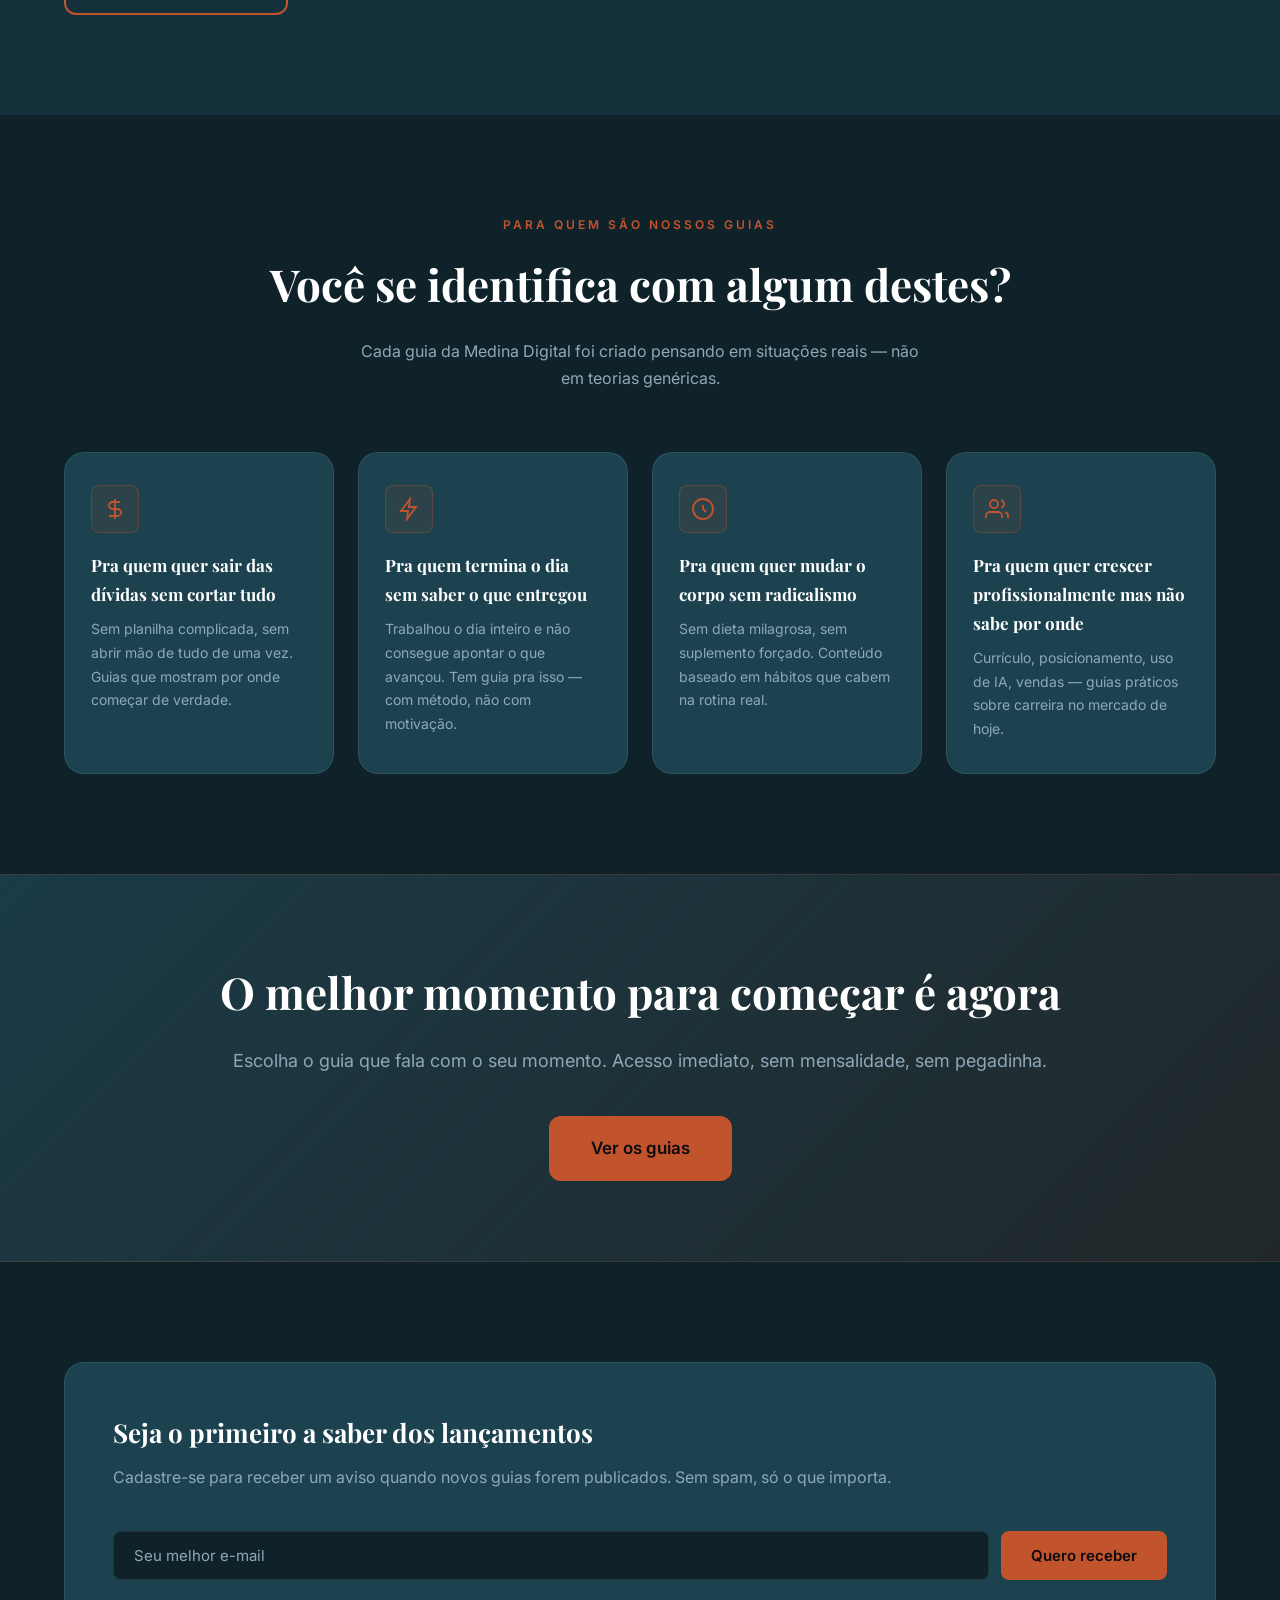
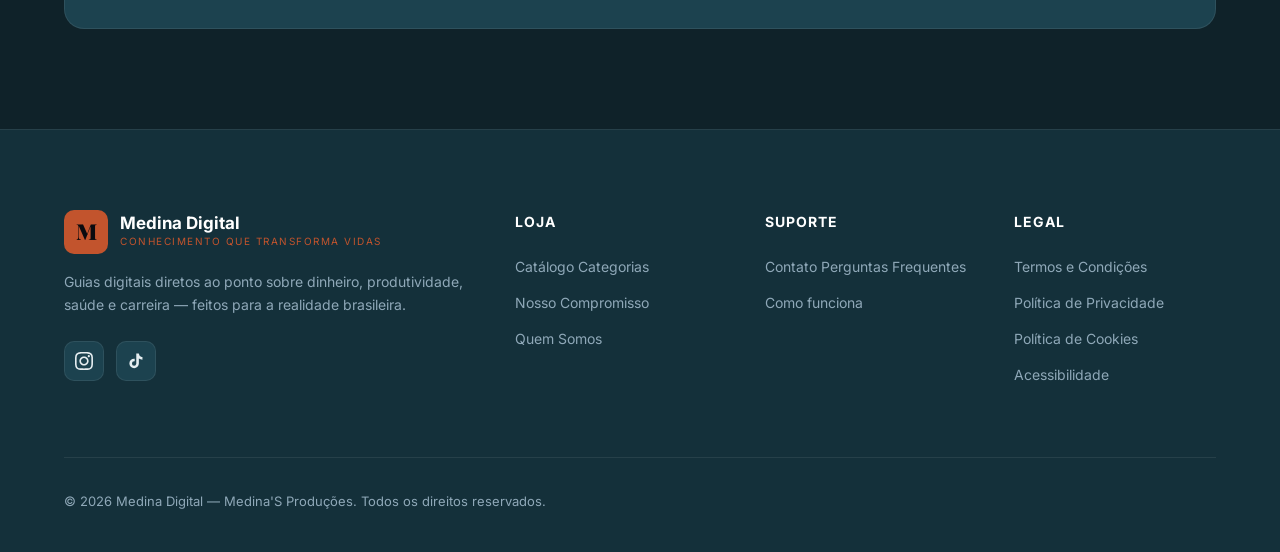
==== commit 60df7ecf: "Refina pagina principal: copy do hero, CTA, newsletter e footer mais profissionais + micro-animacoes" ====
--- a/index.html
+++ b/index.html
@@ -141,17 +141,17 @@
     <div class="hero-overlay"></div>
   </div>
   <div class="hero-content container">
-    <p class="hero-eyebrow">Leia. Aprenda. Evolua.</p>
-    <h1 class="hero-title">Conhecimento que<br><span class="hero-accent">transforma vidas</span></h1>
-    <p class="hero-subtitle">Conteúdo premium ao seu alcance. Ebooks cuidadosamente produzidos para quem quer ir além.</p>
+    <p class="hero-eyebrow">Guias digitais · Acesso imediato</p>
+    <h1 class="hero-title">Conteúdo que você<br><span class="hero-accent">realmente aplica</span></h1>
+    <p class="hero-subtitle">Guias diretos ao ponto sobre dinheiro, produtividade, saúde e carreira. Sem enrolação, sem fórmula mágica — feitos para a vida real.</p>
     <div class="hero-actions">
-      <a href="#catalogo" class="btn-primary btn-lg">Explorar Catálogo</a>
-      <a href="#categorias" class="btn-ghost btn-lg">Ver Categorias</a>
+      <a href="#catalogo" class="btn-primary btn-lg">Explorar guias</a>
+      <a href="#categorias" class="btn-ghost btn-lg">Ver por tema</a>
     </div>
     <div class="hero-stats">
-      <div class="stat"><span class="stat-label">Sem fórmulas mágicas</span></div>
+      <div class="stat"><span class="stat-label">Sem fórmula mágica</span></div>
       <div class="stat-divider"></div>
-      <div class="stat"><span class="stat-label">Baseado em ciência aplicada</span></div>
+      <div class="stat"><span class="stat-label">Direto ao ponto</span></div>
       <div class="stat-divider"></div>
       <div class="stat"><span class="stat-label">Feito para a realidade brasileira</span></div>
     </div>
@@ -180,7 +180,8 @@
   <div class="container">
     <div class="section-header">
       <p class="section-eyebrow">Nossa coleção</p>
-      <h2 class="section-title">Ebooks em destaque</h2>
+      <h2 class="section-title">Todos os guias</h2>
+      <p style="color:var(--color-text-muted);max-width:520px;margin:16px auto 0">Escolha por tema ou explore a coleção completa. Cada guia é uma solução prática para um problema real.</p>
     </div>
 
     <!-- Filtros -->
@@ -235,8 +236,8 @@
 <!-- CTA BANNER -->
 <section class="cta-banner">
   <div class="container">
-    <h2>Pronto para dar o próximo passo?</h2>
-    <p>Conteúdo honesto, baseado em ciência, feito para a realidade brasileira.</p>
+    <h2>O melhor momento para começar é agora</h2>
+    <p>Escolha o guia que fala com o seu momento. Acesso imediato, sem mensalidade, sem pegadinha.</p>
     <a href="#catalogo" class="btn-primary btn-lg">Ver os guias</a>
   </div>
 </section>
@@ -246,8 +247,8 @@
   <div class="container">
     <div class="newsletter-box">
       <div class="newsletter-text">
-        <h3>Receba novidades em primeira mão</h3>
-        <p>Cadastre-se e receba lançamentos, promoções exclusivas e conteúdos gratuitos.</p>
+        <h3>Seja o primeiro a saber dos lançamentos</h3>
+        <p>Cadastre-se para receber um aviso quando novos guias forem publicados. Sem spam, só o que importa.</p>
       </div>
       <form class="newsletter-form" onsubmit="subscribeNewsletter(event)">
         <input type="email" placeholder="Seu melhor e-mail" required>
@@ -269,7 +270,7 @@
             <span class="logo-tagline">Conhecimento que transforma vidas</span>
           </div>
         </div>
-        <p>Conteúdo premium ao seu alcance. Transformando vidas através do conhecimento desde o primeiro capítulo.</p>
+        <p>Guias digitais diretos ao ponto sobre dinheiro, produtividade, saúde e carreira — feitos para a realidade brasileira.</p>
         <div class="social-links">
           <a href="https://instagram.com/medinasproducoes81" target="_blank" aria-label="Instagram">
             <svg width="18" height="18" fill="currentColor" viewBox="0 0 24 24"><path d="M12 2.163c3.204 0 3.584.012 4.85.07 3.252.148 4.771 1.691 4.919 4.919.058 1.265.069 1.645.069 4.849 0 3.205-.012 3.584-.069 4.849-.149 3.225-1.664 4.771-4.919 4.919-1.266.058-1.644.07-4.85.07-3.204 0-3.584-.012-4.849-.07-3.26-.149-4.771-1.699-4.919-4.92-.058-1.265-.07-1.644-.07-4.849 0-3.204.013-3.583.07-4.849.149-3.227 1.664-4.771 4.919-4.919 1.266-.057 1.645-.069 4.849-.069zm0-2.163c-3.259 0-3.667.014-4.947.072-4.358.2-6.78 2.618-6.98 6.98-.059 1.281-.073 1.689-.073 4.948 0 3.259.014 3.668.072 4.948.2 4.358 2.618 6.78 6.98 6.98 1.281.058 1.689.072 4.948.072 3.259 0 3.668-.014 4.948-.072 4.354-.2 6.782-2.618 6.979-6.98.059-1.28.073-1.689.073-4.948 0-3.259-.014-3.667-.072-4.947-.196-4.354-2.617-6.78-6.979-6.98-1.281-.059-1.69-.073-4.949-.073zm0 5.838c-3.403 0-6.162 2.759-6.162 6.162s2.759 6.163 6.162 6.163 6.162-2.759 6.162-6.163c0-3.403-2.759-6.162-6.162-6.162zm0 10.162c-2.209 0-4-1.79-4-4 0-2.209 1.791-4 4-4s4 1.791 4 4c0 2.21-1.791 4-4 4zm6.406-11.845c-.796 0-1.441.645-1.441 1.44s.645 1.44 1.441 1.44c.795 0 1.439-.645 1.439-1.44s-.644-1.44-1.439-1.44z"/></svg>
--- a/css/style.css
+++ b/css/style.css
@@ -940,3 +940,56 @@
 }
 
 
+
+
+/* =============================================
+   REFINAMENTOS PROFISSIONAIS
+   ============================================= */
+
+/* Animacao de entrada suave nas secoes */
+@keyframes fadeInUp {
+  from { opacity: 0; transform: translateY(24px); }
+  to { opacity: 1; transform: translateY(0); }
+}
+.section-header { animation: fadeInUp 0.7s ease both; }
+
+/* Hero title com tracking mais refinado */
+.hero-title { letter-spacing: -1px; line-height: 1.08; }
+.hero-eyebrow { letter-spacing: 3px; text-transform: uppercase; font-size: 12px; font-weight: 600; }
+
+/* Cards de produto com hover mais sofisticado */
+.product-card { transition: transform 0.35s cubic-bezier(0.22,1,0.36,1), box-shadow 0.35s ease; }
+.product-card:hover { transform: translateY(-6px); box-shadow: 0 18px 50px rgba(0,0,0,0.45); }
+
+/* Categorias com hover elegante */
+.category-card { transition: transform 0.3s cubic-bezier(0.22,1,0.36,1), border-color 0.3s ease; }
+.category-card:hover { transform: translateY(-4px); border-color: rgba(194,84,45,0.4); }
+
+/* Botoes com transicao mais suave */
+.btn-primary, .btn-ghost, .btn-outline { transition: all 0.25s cubic-bezier(0.22,1,0.36,1); }
+
+/* Links do footer com underline animado */
+.footer-col a { position: relative; display: inline-block; }
+.footer-col a::after {
+  content: ''; position: absolute; left: 0; bottom: -2px;
+  width: 0; height: 1px; background: var(--color-gold);
+  transition: width 0.25s ease;
+}
+.footer-col a:hover::after { width: 100%; }
+
+/* Divisor sutil entre secoes */
+.section + .section-dark { border-top: 1px solid var(--color-border); }
+
+/* Melhor legibilidade em telas grandes */
+@media (min-width: 1400px) {
+  .hero-title { font-size: 68px; }
+  .section-title { font-size: 42px; }
+}
+
+/* Scroll suave do indicador do hero */
+.hero-scroll { animation: fadeInUp 1s ease 0.5s both; }
+.scroll-arrow { animation: bounce 2s ease infinite; }
+@keyframes bounce {
+  0%, 100% { transform: translateY(0); }
+  50% { transform: translateY(6px); }
+}
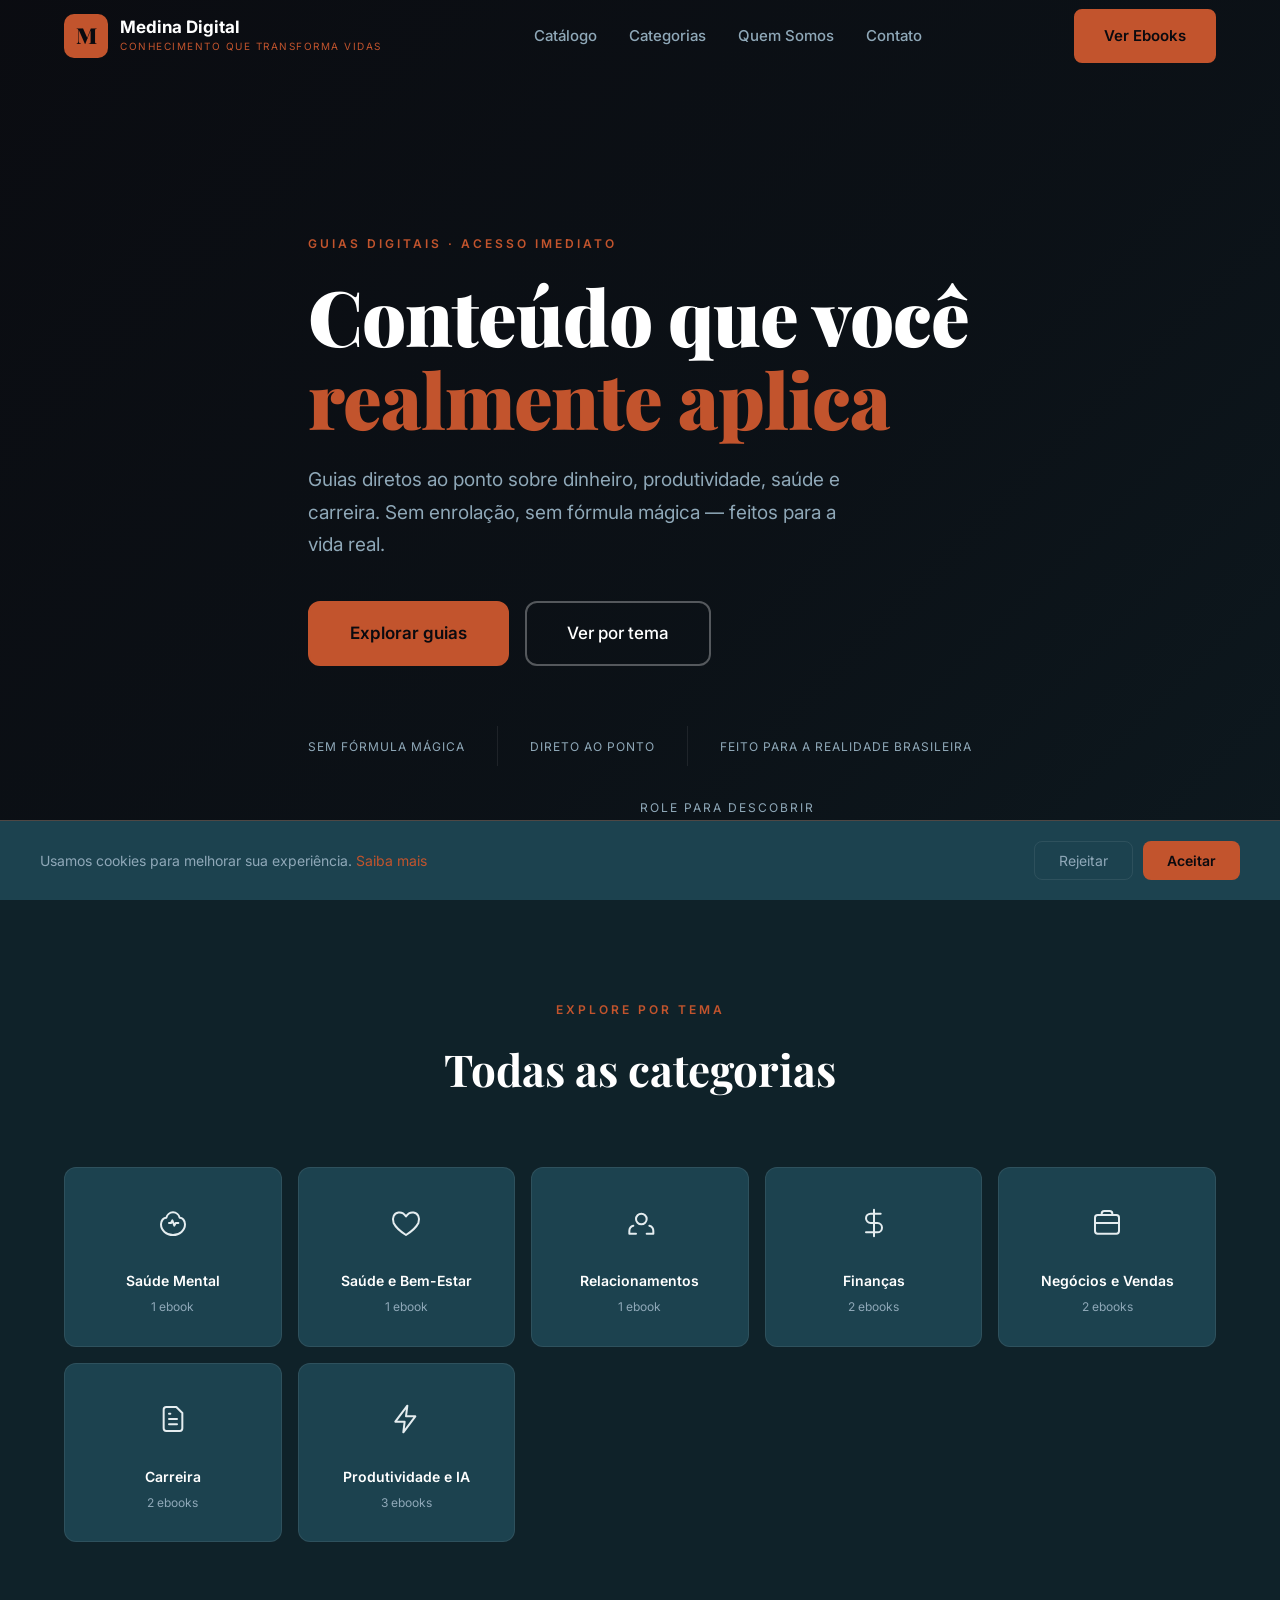
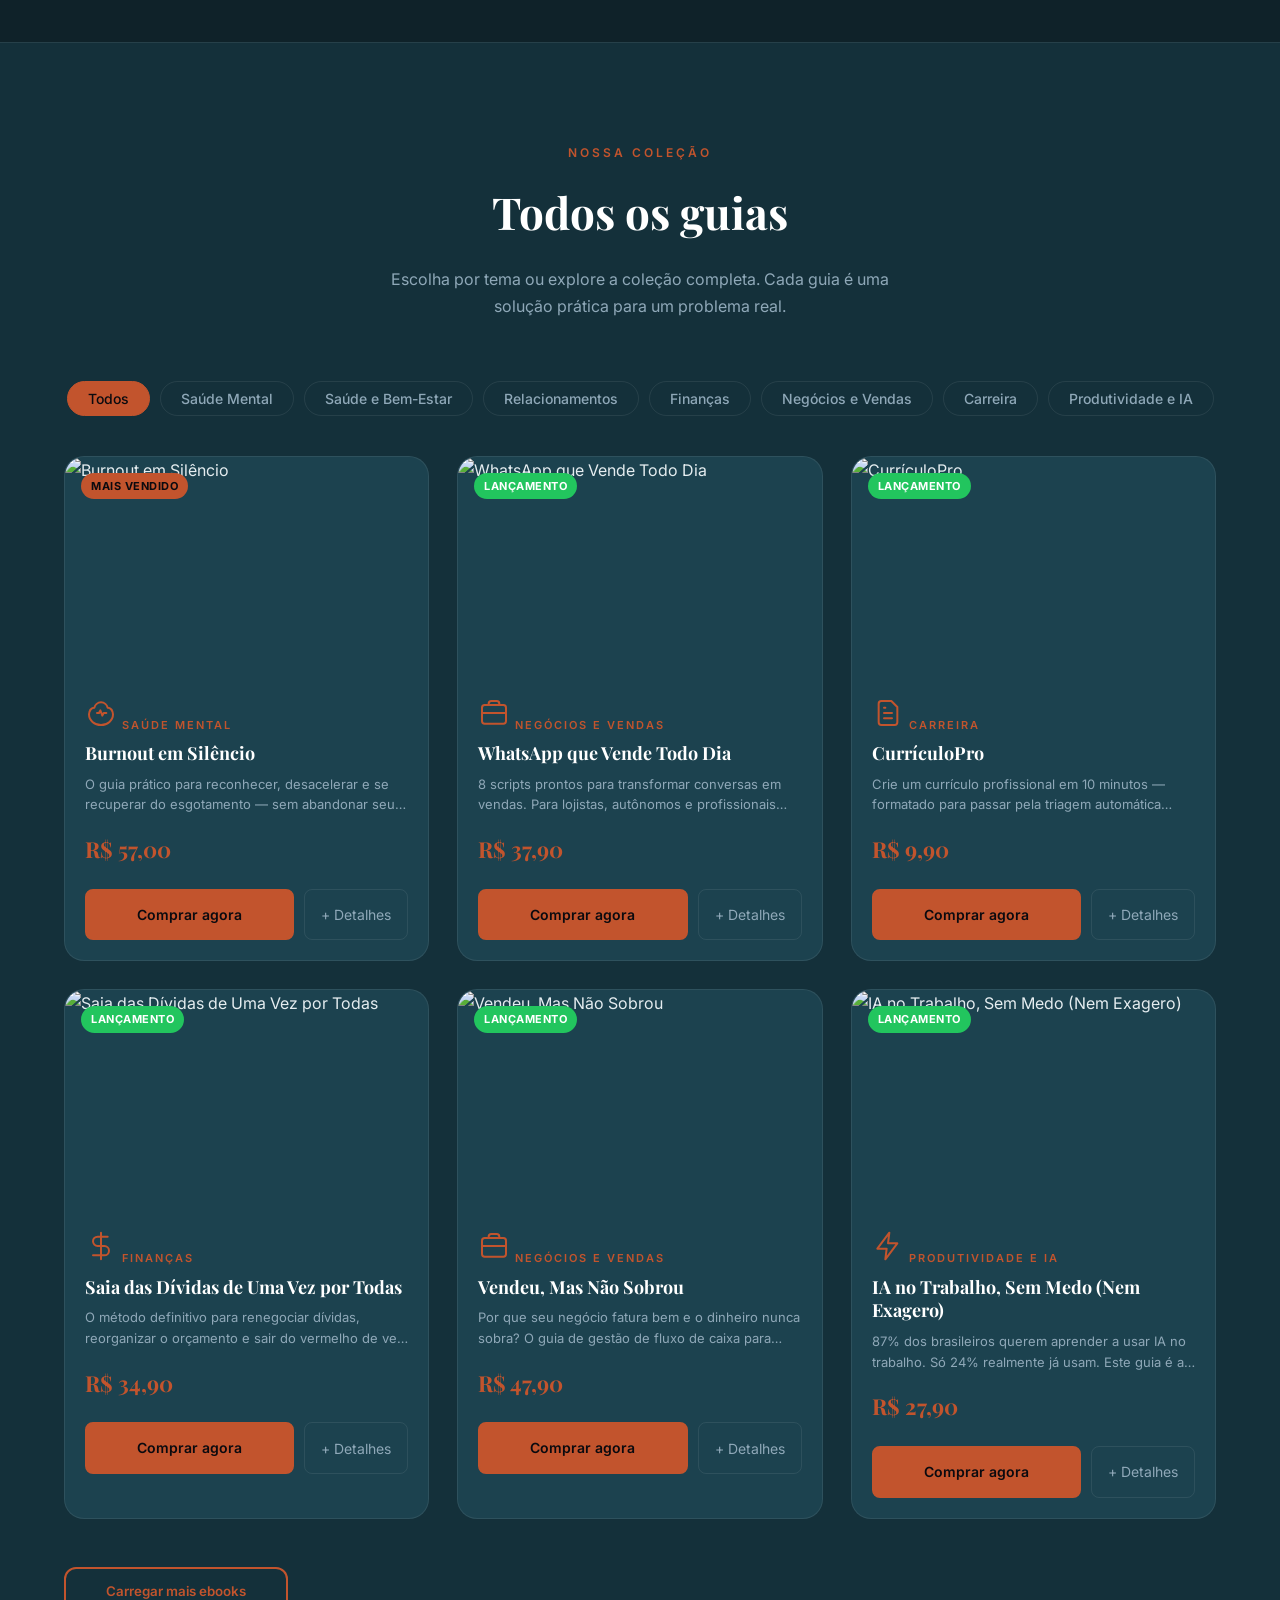
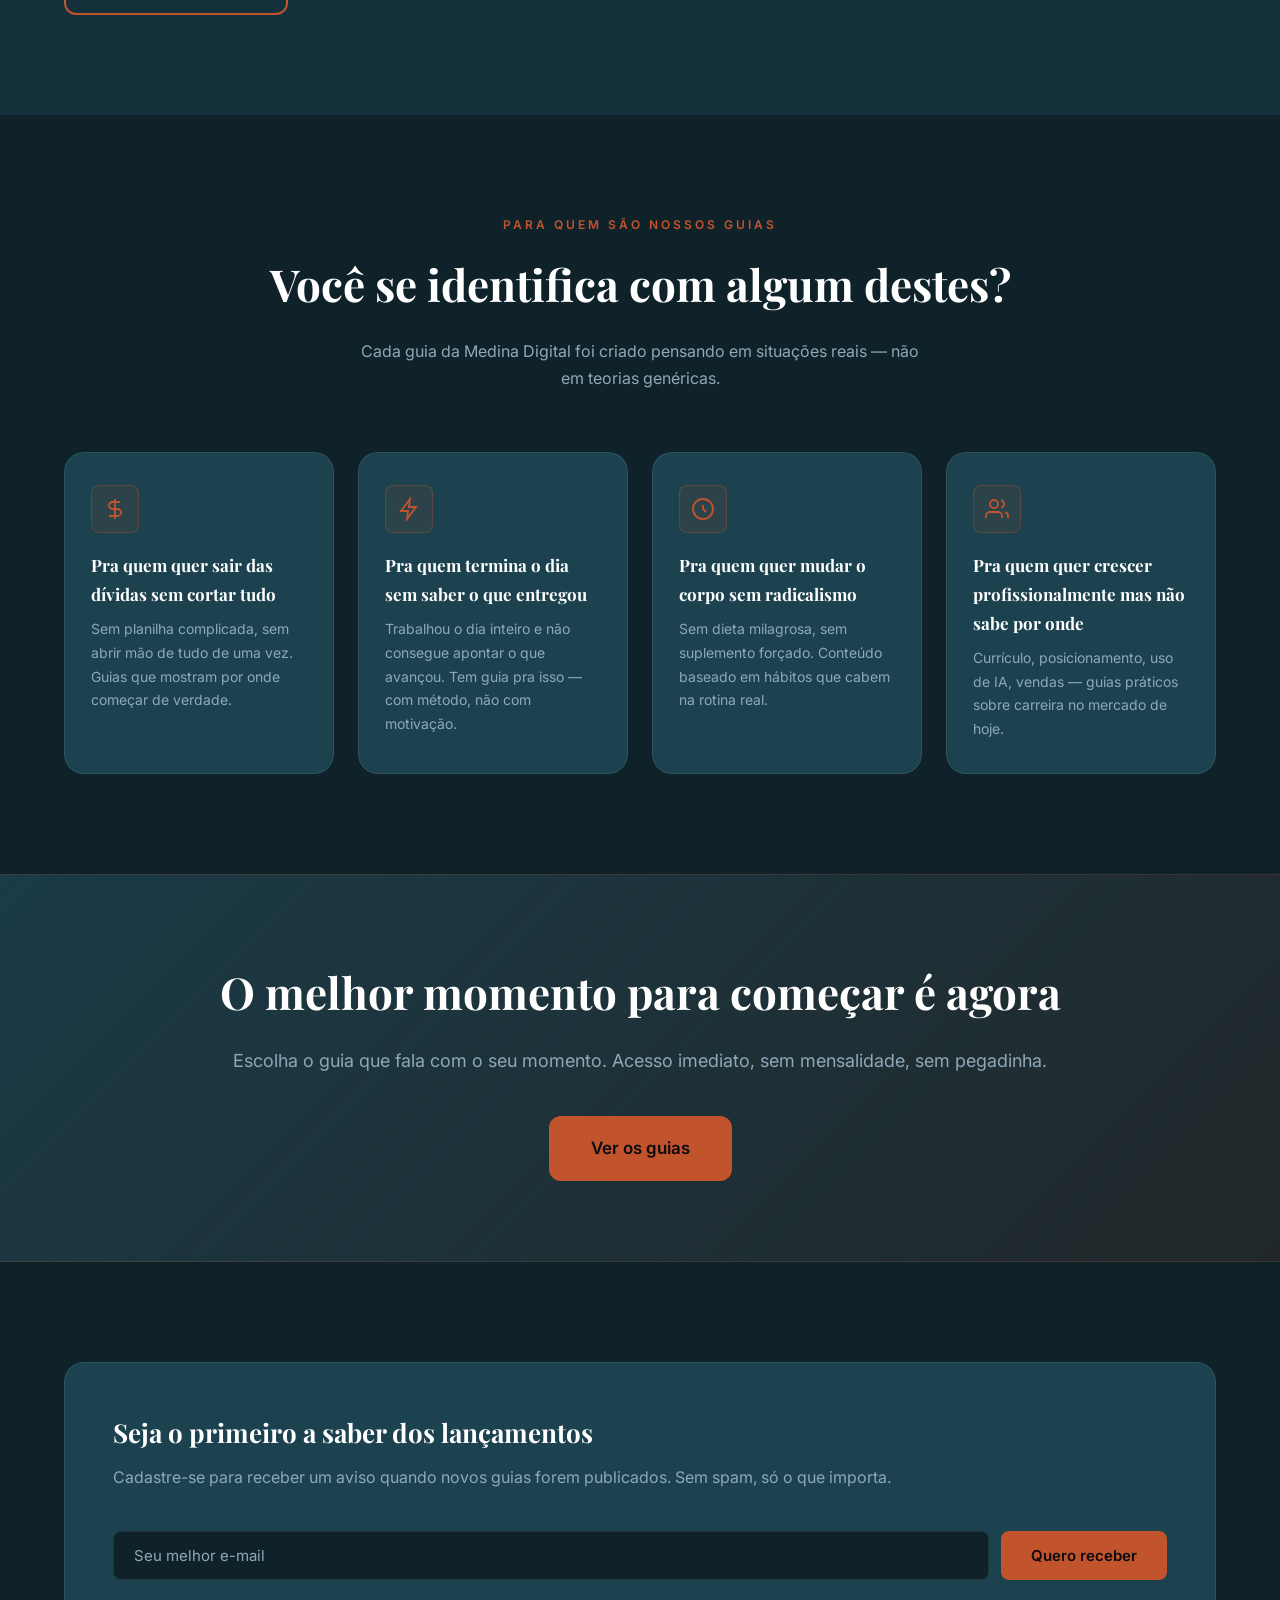
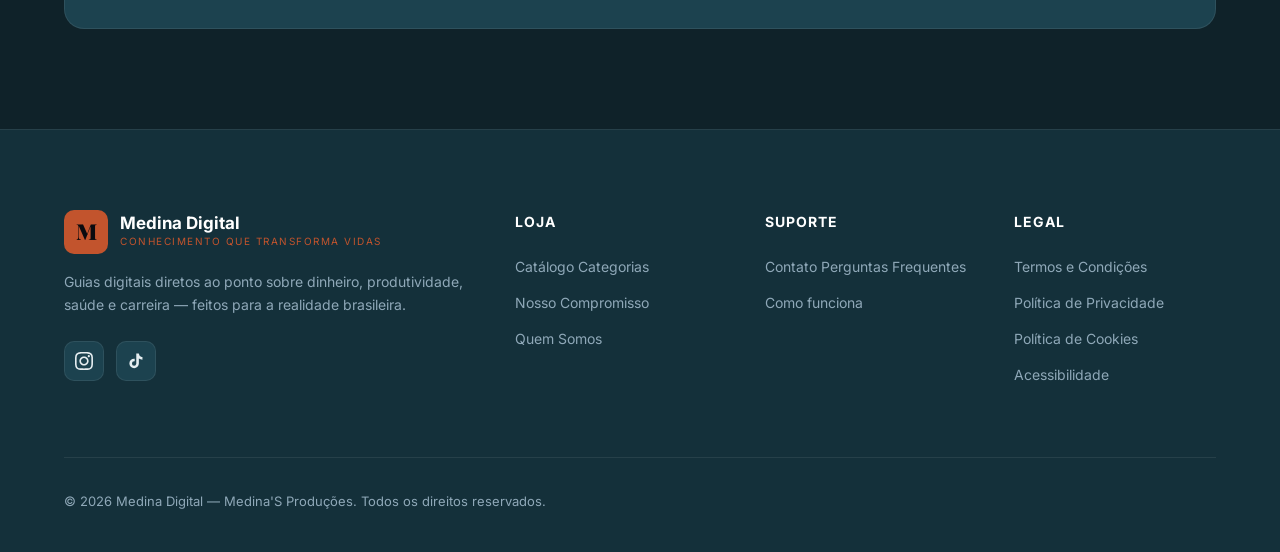
==== commit a5c51b44: "Hero: substituir imagem estatica por video em loop (Mixkit)" ====
--- a/index.html
+++ b/index.html
@@ -38,7 +38,7 @@
     "url": "https://medinadigital.com.br",
     "logo": "https://medinadigital.com.br/logo.png",
     "sameAs": [
-      "https://instagram.com/medinasproducoes81",
+      "https://instagram.com/medinasproducoes",
       "https://tiktok.com/@medinasproducoes"
     ]
   }
@@ -137,7 +137,9 @@
 <!-- HERO -->
 <section class="hero">
   <div class="hero-bg">
-    <img src="https://images.unsplash.com/photo-1507003211169-0a1dd7228f2d?w=1600&h=900&fit=crop&q=80" alt="Pessoa lendo" class="hero-img">
+    <video class="hero-img" autoplay muted loop playsinline poster="https://assets.mixkit.co/videos/1724/1724-thumb-720-0.jpg">
+      <source src="https://assets.mixkit.co/videos/1724/1724-720.mp4" type="video/mp4">
+    </video>
     <div class="hero-overlay"></div>
   </div>
   <div class="hero-content container">
@@ -272,10 +274,10 @@
         </div>
         <p>Guias digitais diretos ao ponto sobre dinheiro, produtividade, saúde e carreira — feitos para a realidade brasileira.</p>
         <div class="social-links">
-          <a href="https://instagram.com/medinasproducoes81" target="_blank" aria-label="Instagram">
+          <a href="https://instagram.com/medinasproducoes" target="_blank" aria-label="Instagram">
             <svg width="18" height="18" fill="currentColor" viewBox="0 0 24 24"><path d="M12 2.163c3.204 0 3.584.012 4.85.07 3.252.148 4.771 1.691 4.919 4.919.058 1.265.069 1.645.069 4.849 0 3.205-.012 3.584-.069 4.849-.149 3.225-1.664 4.771-4.919 4.919-1.266.058-1.644.07-4.85.07-3.204 0-3.584-.012-4.849-.07-3.26-.149-4.771-1.699-4.919-4.92-.058-1.265-.07-1.644-.07-4.849 0-3.204.013-3.583.07-4.849.149-3.227 1.664-4.771 4.919-4.919 1.266-.057 1.645-.069 4.849-.069zm0-2.163c-3.259 0-3.667.014-4.947.072-4.358.2-6.78 2.618-6.98 6.98-.059 1.281-.073 1.689-.073 4.948 0 3.259.014 3.668.072 4.948.2 4.358 2.618 6.78 6.98 6.98 1.281.058 1.689.072 4.948.072 3.259 0 3.668-.014 4.948-.072 4.354-.2 6.782-2.618 6.979-6.98.059-1.28.073-1.689.073-4.948 0-3.259-.014-3.667-.072-4.947-.196-4.354-2.617-6.78-6.979-6.98-1.281-.059-1.69-.073-4.949-.073zm0 5.838c-3.403 0-6.162 2.759-6.162 6.162s2.759 6.163 6.162 6.163 6.162-2.759 6.162-6.163c0-3.403-2.759-6.162-6.162-6.162zm0 10.162c-2.209 0-4-1.79-4-4 0-2.209 1.791-4 4-4s4 1.791 4 4c0 2.21-1.791 4-4 4zm6.406-11.845c-.796 0-1.441.645-1.441 1.44s.645 1.44 1.441 1.44c.795 0 1.439-.645 1.439-1.44s-.644-1.44-1.439-1.44z"/></svg>
           </a>
-          <a href="https://tiktok.com/@medinasproducoes81" target="_blank" aria-label="TikTok">
+          <a href="https://tiktok.com/@medinasproducoes" target="_blank" aria-label="TikTok">
             <svg width="18" height="18" fill="currentColor" viewBox="0 0 24 24"><path d="M19.59 6.69a4.83 4.83 0 01-3.77-4.25V2h-3.45v13.67a2.89 2.89 0 01-2.88 2.5 2.89 2.89 0 01-2.89-2.89 2.89 2.89 0 012.89-2.89c.28 0 .54.04.79.1V9.01a6.33 6.33 0 00-.79-.05 6.34 6.34 0 00-6.34 6.34 6.34 6.34 0 006.34 6.34 6.34 6.34 0 006.33-6.34V8.69a8.18 8.18 0 004.78 1.52V6.76a4.85 4.85 0 01-1.01-.07z"/></svg>
           </a>
         </div>
